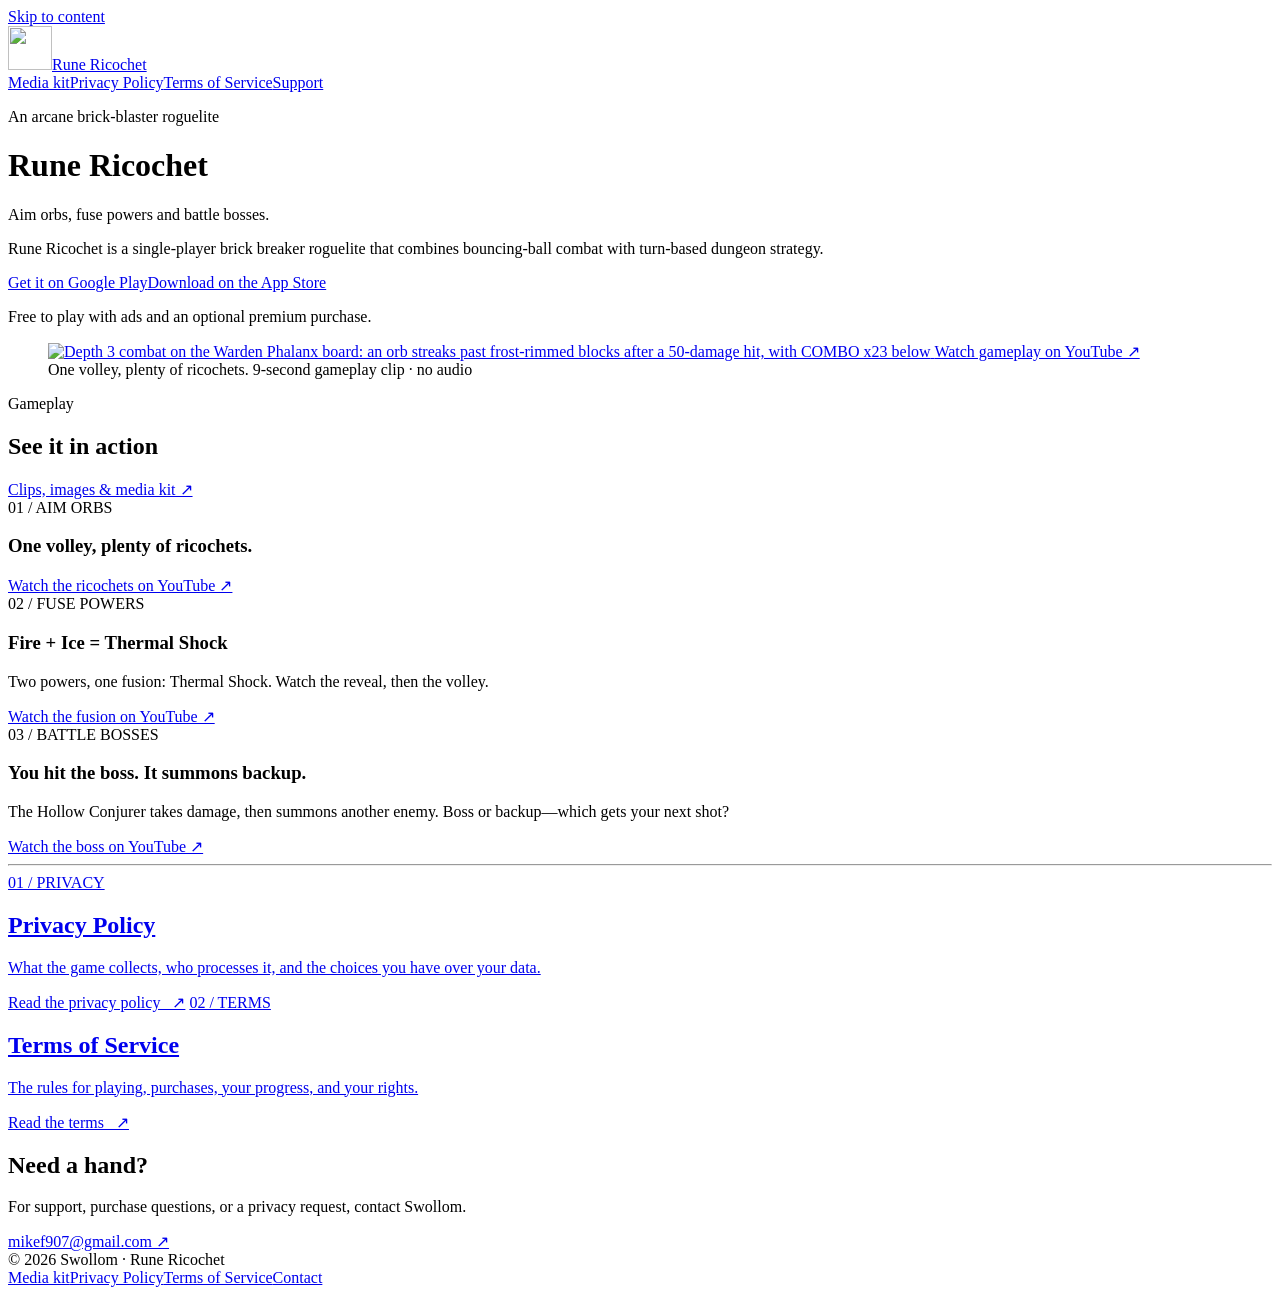
==== index.html @ 08a93c5a "Add gameplay links and a public Rune Ricochet media kit" ====
<!doctype html>
<html lang="en">
<head>
  <meta charset="utf-8">
  <meta name="viewport" content="width=device-width, initial-scale=1">
  <title>Rune Ricochet · A turn-based brick breaker roguelite</title>
  <meta name="description" content="A turn-based brick breaker roguelite. Aim orbs, fuse powers and battle bosses.">
  <link rel="icon" href="/rune-ricochet/assets/icon.png" type="image/png">
  <link rel="stylesheet" href="/rune-ricochet/assets/styles.css?v=20261107">
  <link rel="canonical" href="https://mikef907.github.io/rune-ricochet/">
  <meta property="og:type" content="website">
  <meta property="og:title" content="Rune Ricochet">
  <meta property="og:description" content="A turn-based brick breaker roguelite. Aim orbs, fuse powers and battle bosses.">
  <meta property="og:url" content="https://mikef907.github.io/rune-ricochet/">
  <meta property="og:image" content="https://mikef907.github.io/rune-ricochet/assets/og-image.png">
  <meta property="og:image:width" content="1200">
  <meta property="og:image:height" content="630">
  <meta property="og:image:alt" content="Rune Ricochet combat close-up: an orb streaks past frost-rimmed blocks after a 50-damage hit">
  <meta name="twitter:card" content="summary_large_image">
</head>
<body>
  <a class="skip" href="#main">Skip to content</a>
  <header class="site-header"><div class="header-inner">
    <a class="brand" href="/rune-ricochet/" aria-current="page"><img src="/rune-ricochet/assets/icon.png" width="44" height="44" alt=""><span>Rune Ricochet</span></a>
    <nav class="header-nav" aria-label="Main navigation"><a href="/rune-ricochet/press/">Media kit</a><a href="/rune-ricochet/privacy/">Privacy Policy</a><a href="/rune-ricochet/terms/">Terms of Service</a><a href="mailto:mikef907@gmail.com">Support</a></nav>
  </div></header>
  <main id="main" class="home">
    <div class="hero">
      <div class="hero-copy">
        <p class="eyebrow">An arcane brick-blaster roguelite</p>
        <h1>Rune Ricochet</h1>
        <p class="tagline">Aim orbs, fuse powers and battle bosses.</p>
        <p class="intro">Rune Ricochet is a single-player brick breaker roguelite that combines bouncing-ball combat with turn-based dungeon strategy.</p>
        <div class="store-links"><a class="cta" href="https://play.google.com/store/apps/details?id=com.swollom.runericochet&amp;referrer=utm_source%3Dsite%26utm_medium%3Dlanding%26utm_campaign%3D2026-10-landing">Get it on Google Play</a><a class="cta" href="https://apps.apple.com/app/id6818950693">Download on the App Store</a></div>
        <p class="store-note">Free to play with ads and an optional premium purchase.</p>
      </div>
      <figure class="gameplay-preview">
        <a class="gameplay-watch" href="https://www.youtube.com/shorts/WCiRwfUi3sA" aria-describedby="gameplay-caption">
          <img src="/rune-ricochet/assets/gameplay.jpg" width="1080" height="1920" alt="Depth 3 combat on the Warden Phalanx board: an orb streaks past frost-rimmed blocks after a 50-damage hit, with COMBO x23 below">
          <span class="watch-label">Watch gameplay on YouTube ↗</span>
        </a>
        <figcaption id="gameplay-caption">One volley, plenty of ricochets. <span>9-second gameplay clip · no audio</span></figcaption>
      </figure>
    </div>
    <section class="gameplay-section" aria-labelledby="gameplay-heading">
      <div class="section-heading"><div><p class="eyebrow">Gameplay</p><h2 id="gameplay-heading">See it in action</h2></div><a href="/rune-ricochet/press/">Clips, images &amp; media kit ↗</a></div>
      <div class="feature-grid">
        <article class="feature-card"><span class="card-index">01 / AIM ORBS</span><h3>One volley, plenty of ricochets.</h3><a class="card-link" href="https://www.youtube.com/shorts/WCiRwfUi3sA">Watch the ricochets on YouTube ↗</a></article>
        <article class="feature-card"><span class="card-index">02 / FUSE POWERS</span><h3>Fire + Ice = Thermal Shock</h3><p>Two powers, one fusion: Thermal Shock. Watch the reveal, then the volley.</p><a class="card-link" href="https://www.youtube.com/shorts/2ly2OXIb9ec">Watch the fusion on YouTube ↗</a></article>
        <article class="feature-card"><span class="card-index">03 / BATTLE BOSSES</span><h3>You hit the boss. It summons backup.</h3><p>The Hollow Conjurer takes damage, then summons another enemy. Boss or backup—which gets your next shot?</p><a class="card-link" href="https://www.youtube.com/shorts/amjREWS9NNE">Watch the boss on YouTube ↗</a></article>
      </div>
    </section>
    <hr class="rule">
    <div class="document-grid">
      <a class="document-card" href="/rune-ricochet/privacy/"><span class="card-index">01 / PRIVACY</span><h2>Privacy Policy</h2><p>What the game collects, who processes it, and the choices you have over your data.</p><span class="card-link">Read the privacy policy &nbsp; ↗</span></a>
      <a class="document-card" href="/rune-ricochet/terms/"><span class="card-index">02 / TERMS</span><h2>Terms of Service</h2><p>The rules for playing, purchases, your progress, and your rights.</p><span class="card-link">Read the terms &nbsp; ↗</span></a>
    </div>
    <div class="support"><div><h2>Need a hand?</h2><p>For support, purchase questions, or a privacy request, contact Swollom.</p></div><a class="contact-link" href="mailto:mikef907@gmail.com">mikef907@gmail.com ↗</a></div>
  </main>
  <footer class="site-footer"><span>© 2026 Swollom · Rune Ricochet</span><nav aria-label="Footer navigation"><a href="/rune-ricochet/press/">Media kit</a><a href="/rune-ricochet/privacy/">Privacy Policy</a><a href="/rune-ricochet/terms/">Terms of Service</a><a href="mailto:mikef907@gmail.com">Contact</a></nav></footer>
</body>
</html>
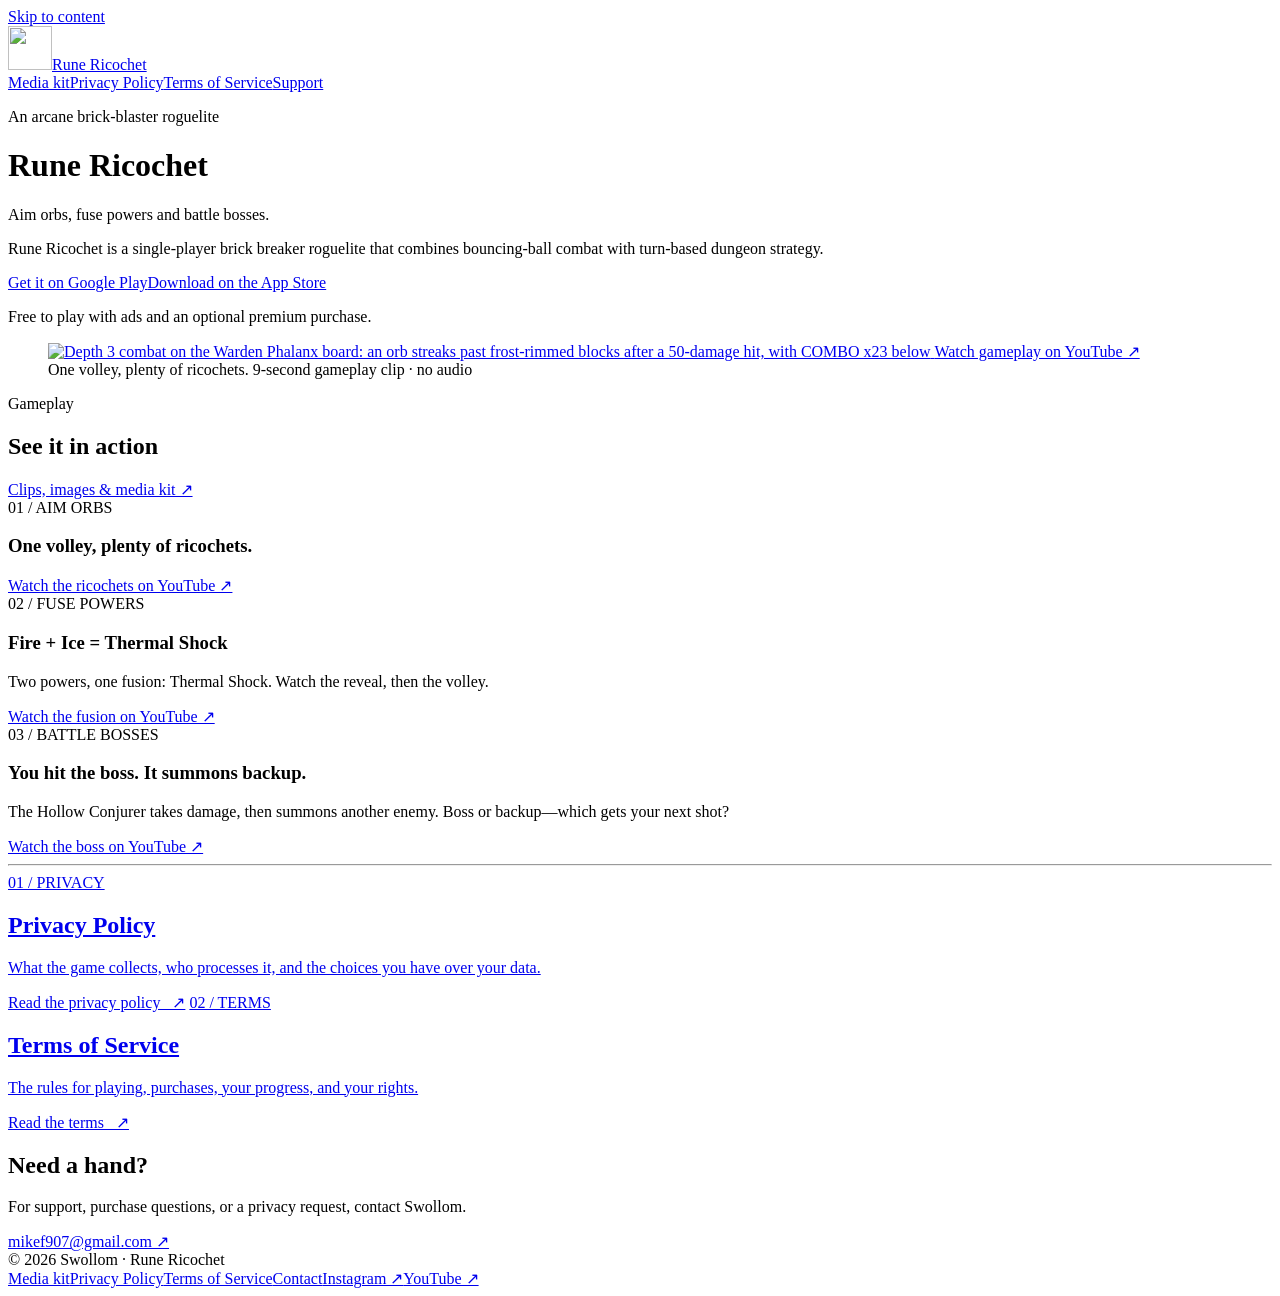
==== commit 1a88edd8: "Connect official brand profiles from the website" ====
--- a/index.html
+++ b/index.html
@@ -18,19 +18,19 @@
   <meta property="og:image:alt" content="Rune Ricochet combat close-up: an orb streaks past frost-rimmed blocks after a 50-damage hit">
   <meta name="twitter:card" content="summary_large_image">
 </head>
-<body>
+<body itemscope itemtype="https://schema.org/VideoGame" itemid="https://mikef907.github.io/rune-ricochet/#game">
   <a class="skip" href="#main">Skip to content</a>
   <header class="site-header"><div class="header-inner">
-    <a class="brand" href="/rune-ricochet/" aria-current="page"><img src="/rune-ricochet/assets/icon.png" width="44" height="44" alt=""><span>Rune Ricochet</span></a>
+    <a class="brand" href="/rune-ricochet/" aria-current="page" itemprop="url"><img src="/rune-ricochet/assets/icon.png" width="44" height="44" alt=""><span>Rune Ricochet</span></a>
     <nav class="header-nav" aria-label="Main navigation"><a href="/rune-ricochet/press/">Media kit</a><a href="/rune-ricochet/privacy/">Privacy Policy</a><a href="/rune-ricochet/terms/">Terms of Service</a><a href="mailto:mikef907@gmail.com">Support</a></nav>
   </div></header>
   <main id="main" class="home">
     <div class="hero">
       <div class="hero-copy">
         <p class="eyebrow">An arcane brick-blaster roguelite</p>
-        <h1>Rune Ricochet</h1>
+        <h1 itemprop="name">Rune Ricochet</h1>
         <p class="tagline">Aim orbs, fuse powers and battle bosses.</p>
-        <p class="intro">Rune Ricochet is a single-player brick breaker roguelite that combines bouncing-ball combat with turn-based dungeon strategy.</p>
+        <p class="intro" itemprop="description">Rune Ricochet is a single-player brick breaker roguelite that combines bouncing-ball combat with turn-based dungeon strategy.</p>
         <div class="store-links"><a class="cta" href="https://play.google.com/store/apps/details?id=com.swollom.runericochet&amp;referrer=utm_source%3Dsite%26utm_medium%3Dlanding%26utm_campaign%3D2026-10-landing">Get it on Google Play</a><a class="cta" href="https://apps.apple.com/app/id6818950693">Download on the App Store</a></div>
         <p class="store-note">Free to play with ads and an optional premium purchase.</p>
       </div>
@@ -57,6 +57,6 @@
     </div>
     <div class="support"><div><h2>Need a hand?</h2><p>For support, purchase questions, or a privacy request, contact Swollom.</p></div><a class="contact-link" href="mailto:mikef907@gmail.com">mikef907@gmail.com ↗</a></div>
   </main>
-  <footer class="site-footer"><span>© 2026 Swollom · Rune Ricochet</span><nav aria-label="Footer navigation"><a href="/rune-ricochet/press/">Media kit</a><a href="/rune-ricochet/privacy/">Privacy Policy</a><a href="/rune-ricochet/terms/">Terms of Service</a><a href="mailto:mikef907@gmail.com">Contact</a></nav></footer>
+  <footer class="site-footer"><span>© 2026 Swollom · Rune Ricochet</span><nav aria-label="Footer navigation"><a href="/rune-ricochet/press/">Media kit</a><a href="/rune-ricochet/privacy/">Privacy Policy</a><a href="/rune-ricochet/terms/">Terms of Service</a><a href="mailto:mikef907@gmail.com">Contact</a><a href="https://www.instagram.com/runericochet/" itemprop="sameAs" aria-label="Rune Ricochet on Instagram">Instagram ↗</a><a href="https://www.youtube.com/channel/UCb0hicGfZTEjO-Ul_pP3jDQ" itemprop="sameAs" aria-label="Rune Ricochet on YouTube">YouTube ↗</a></nav></footer>
 </body>
 </html>
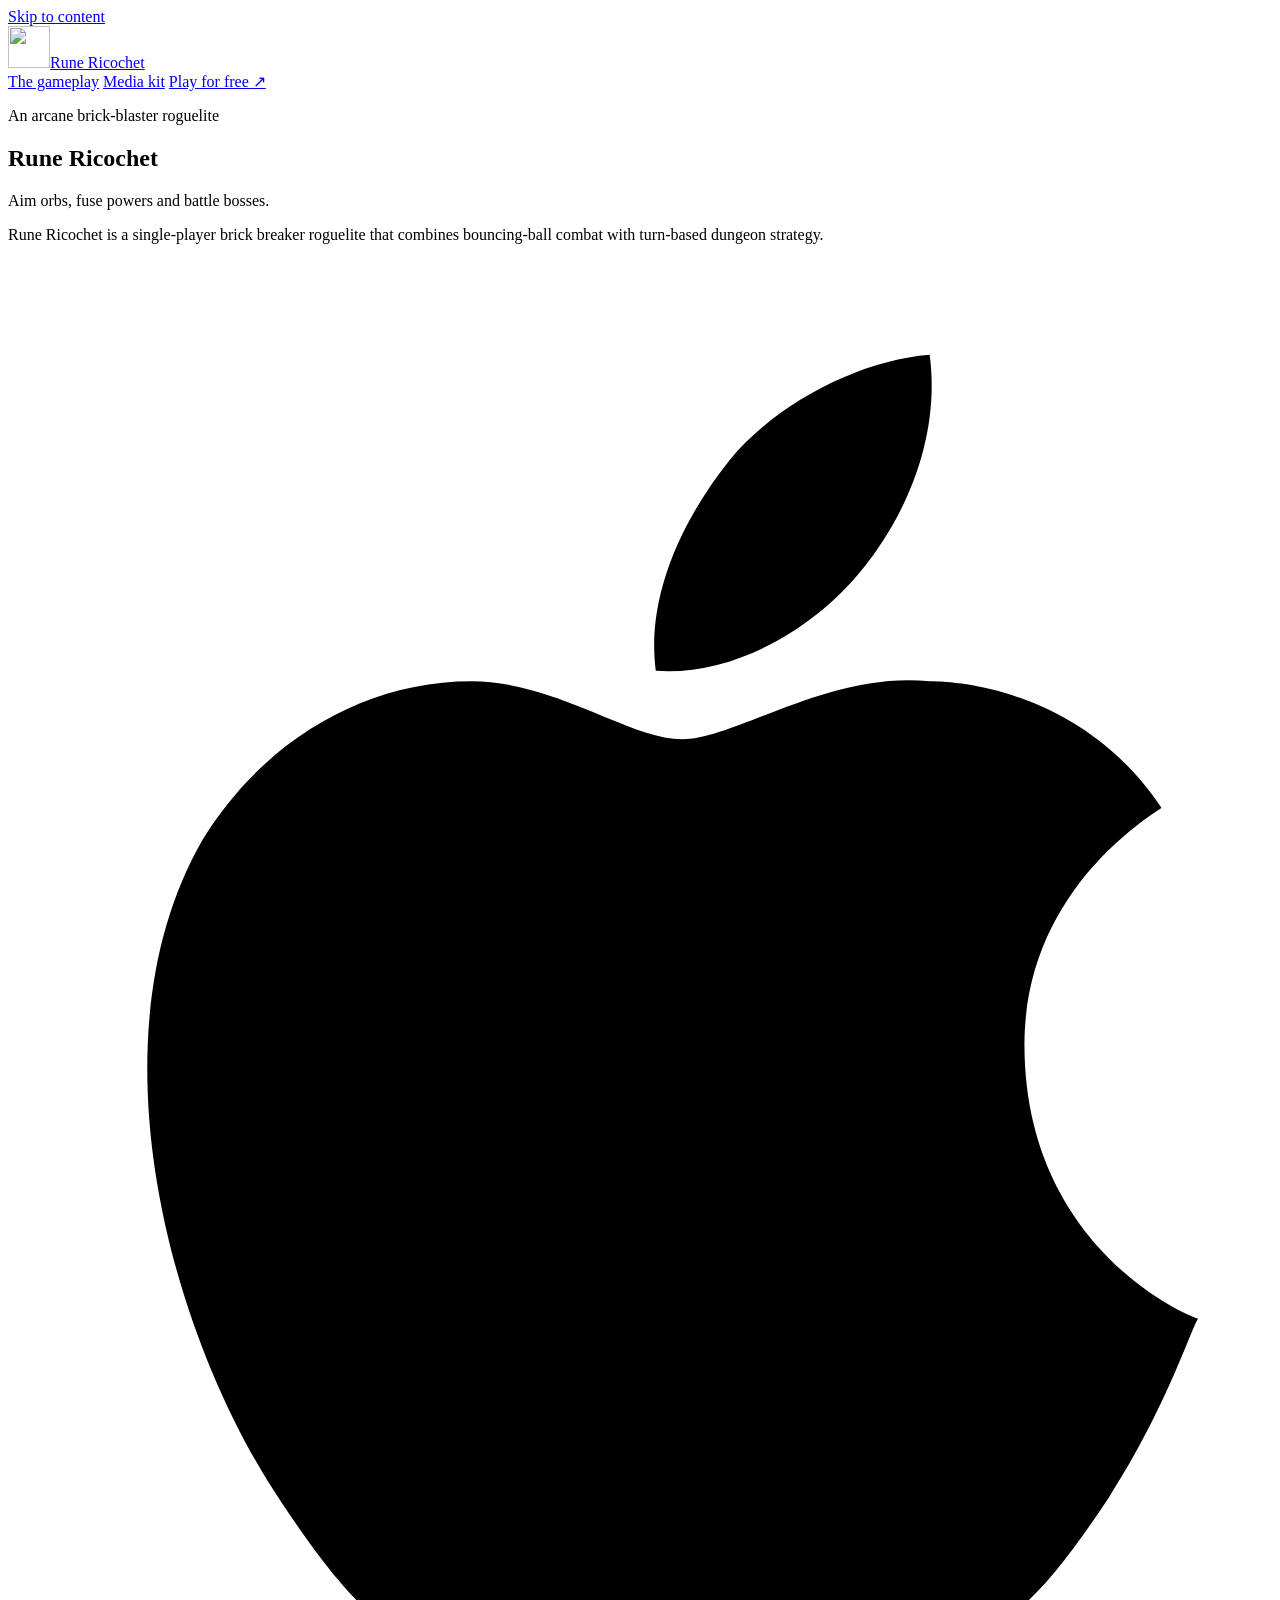
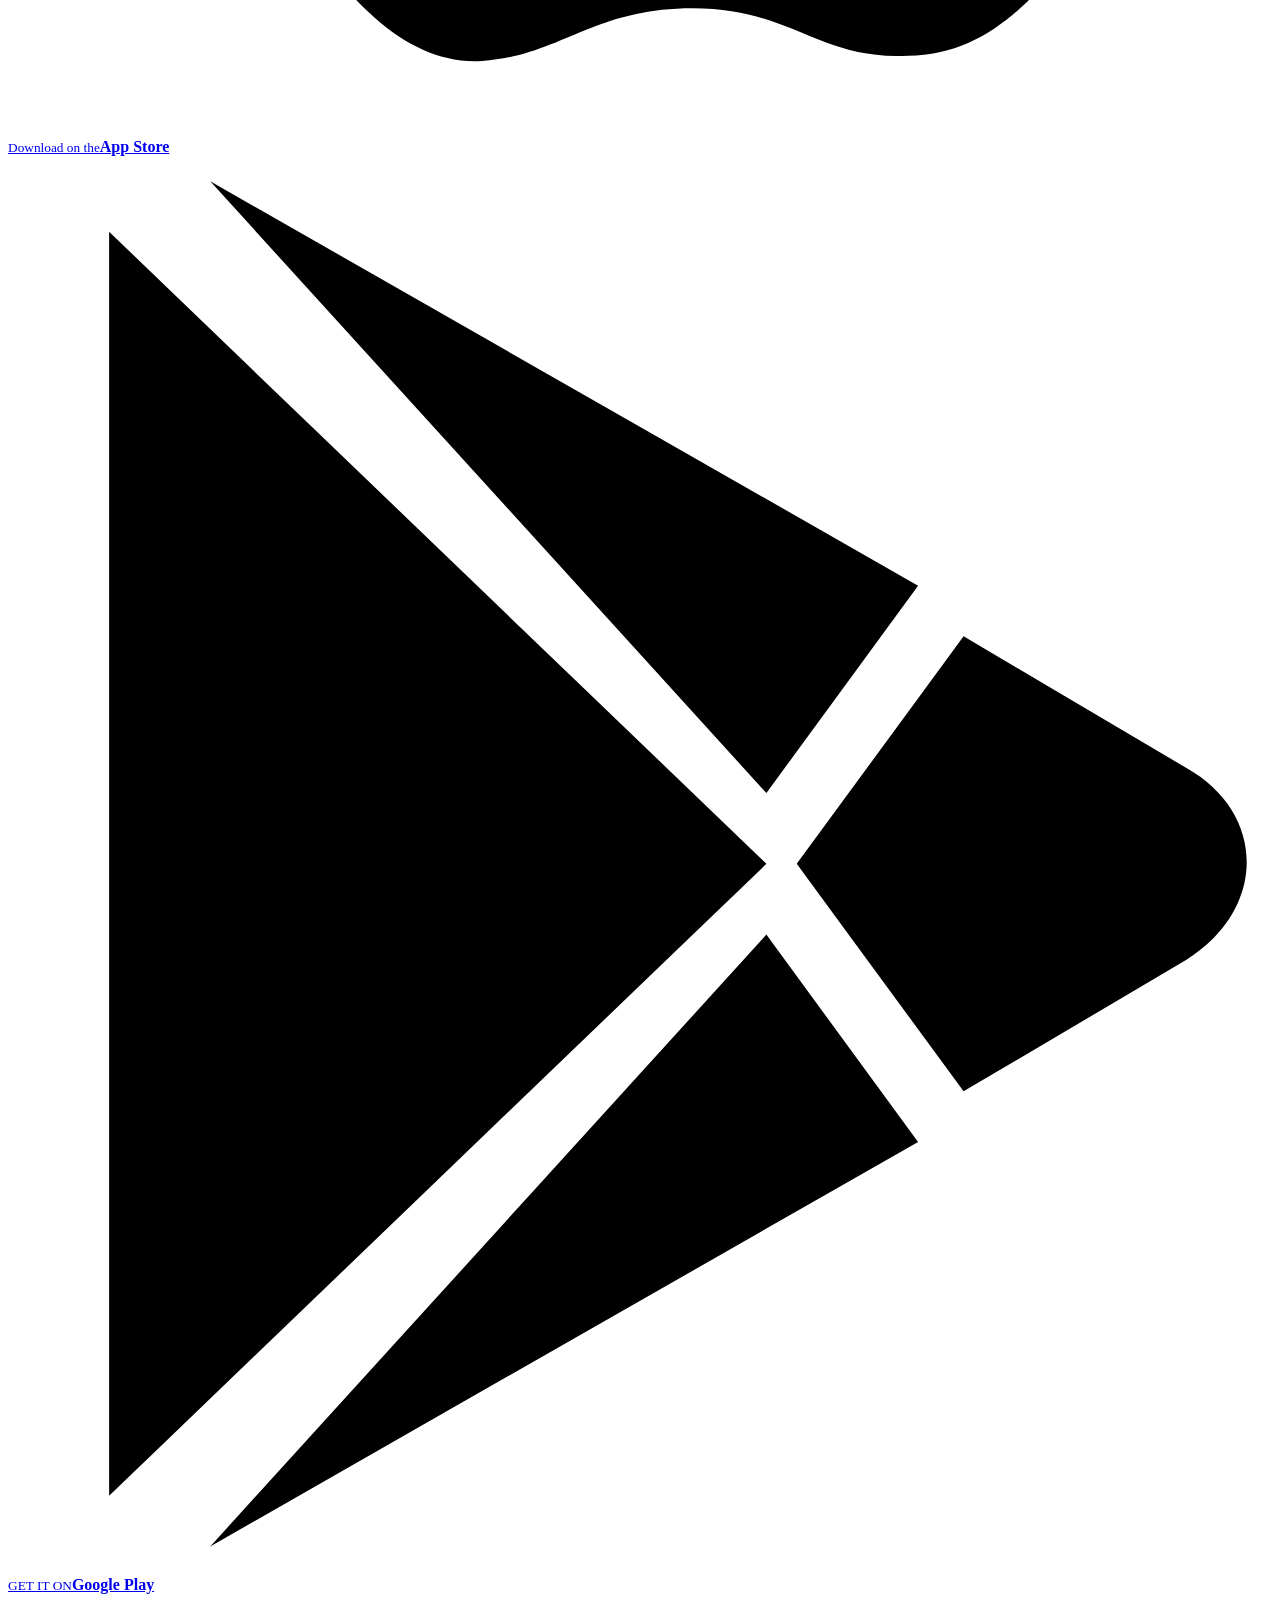
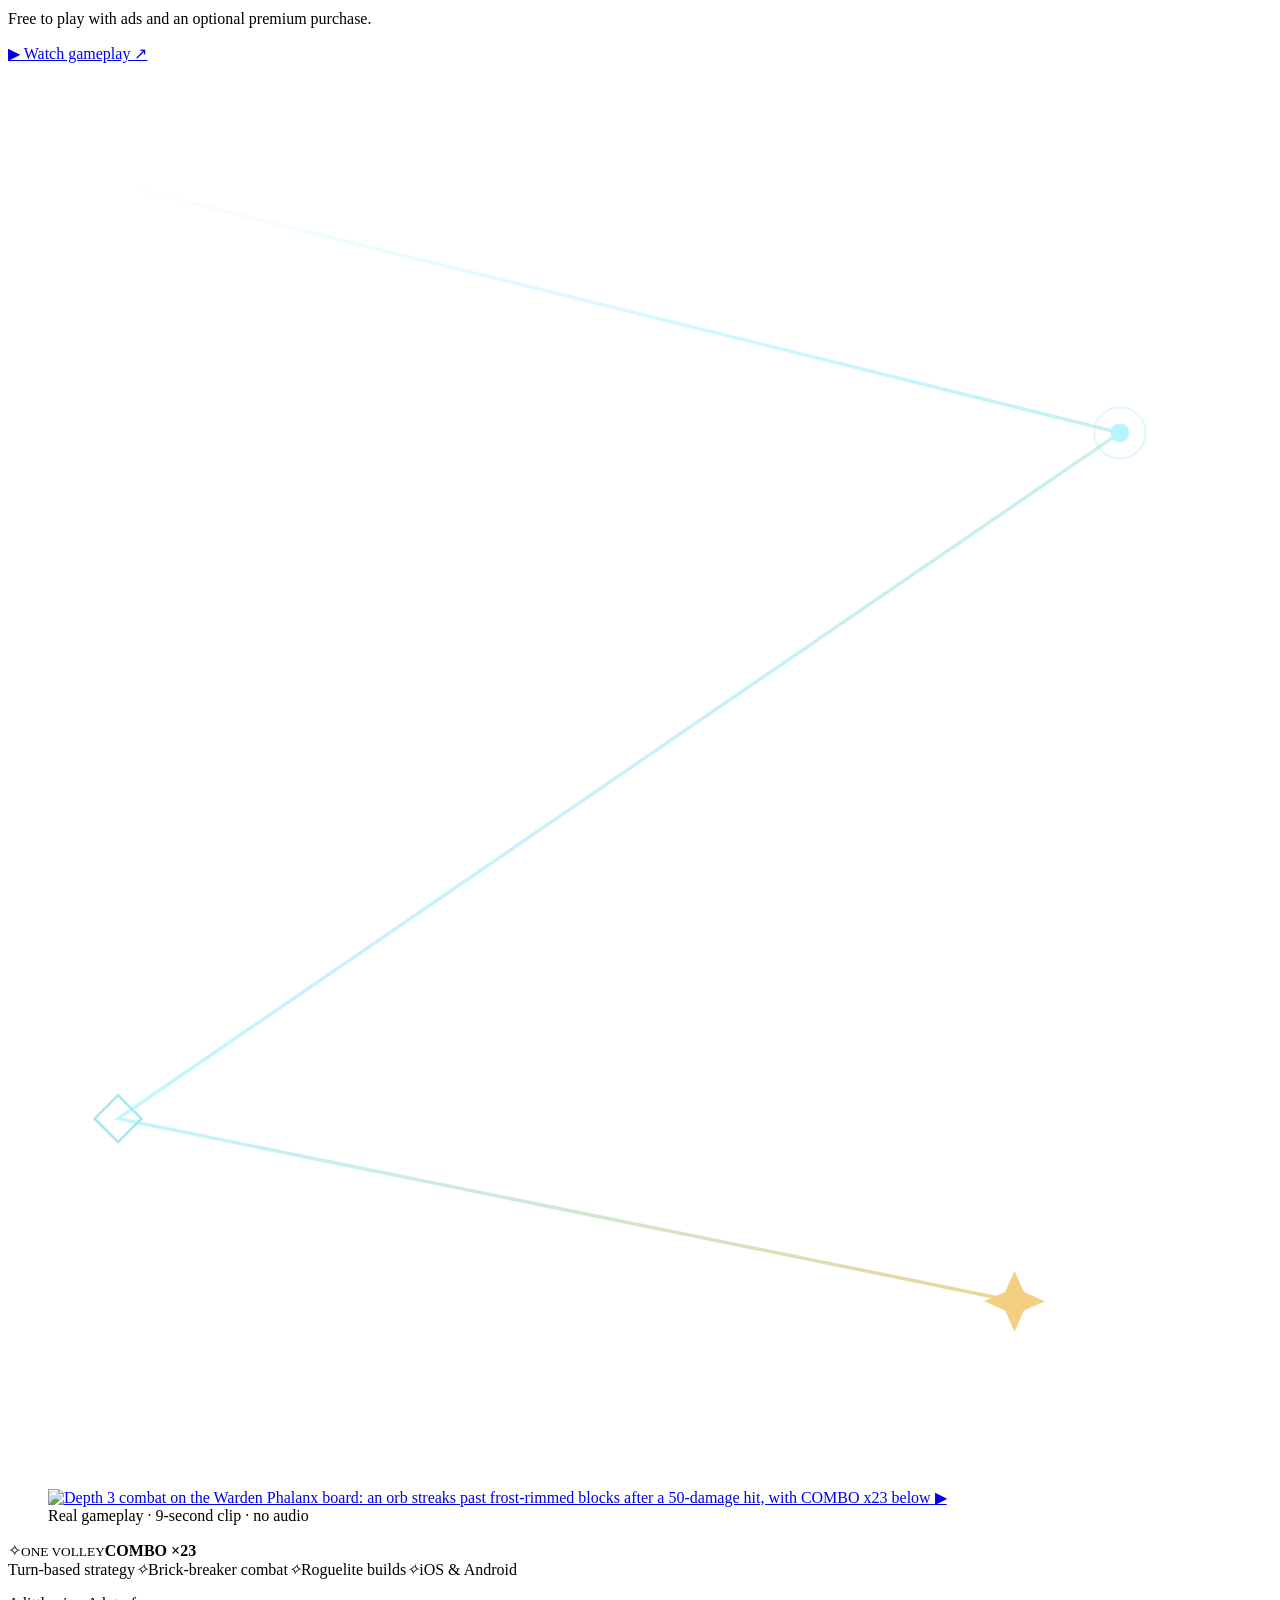
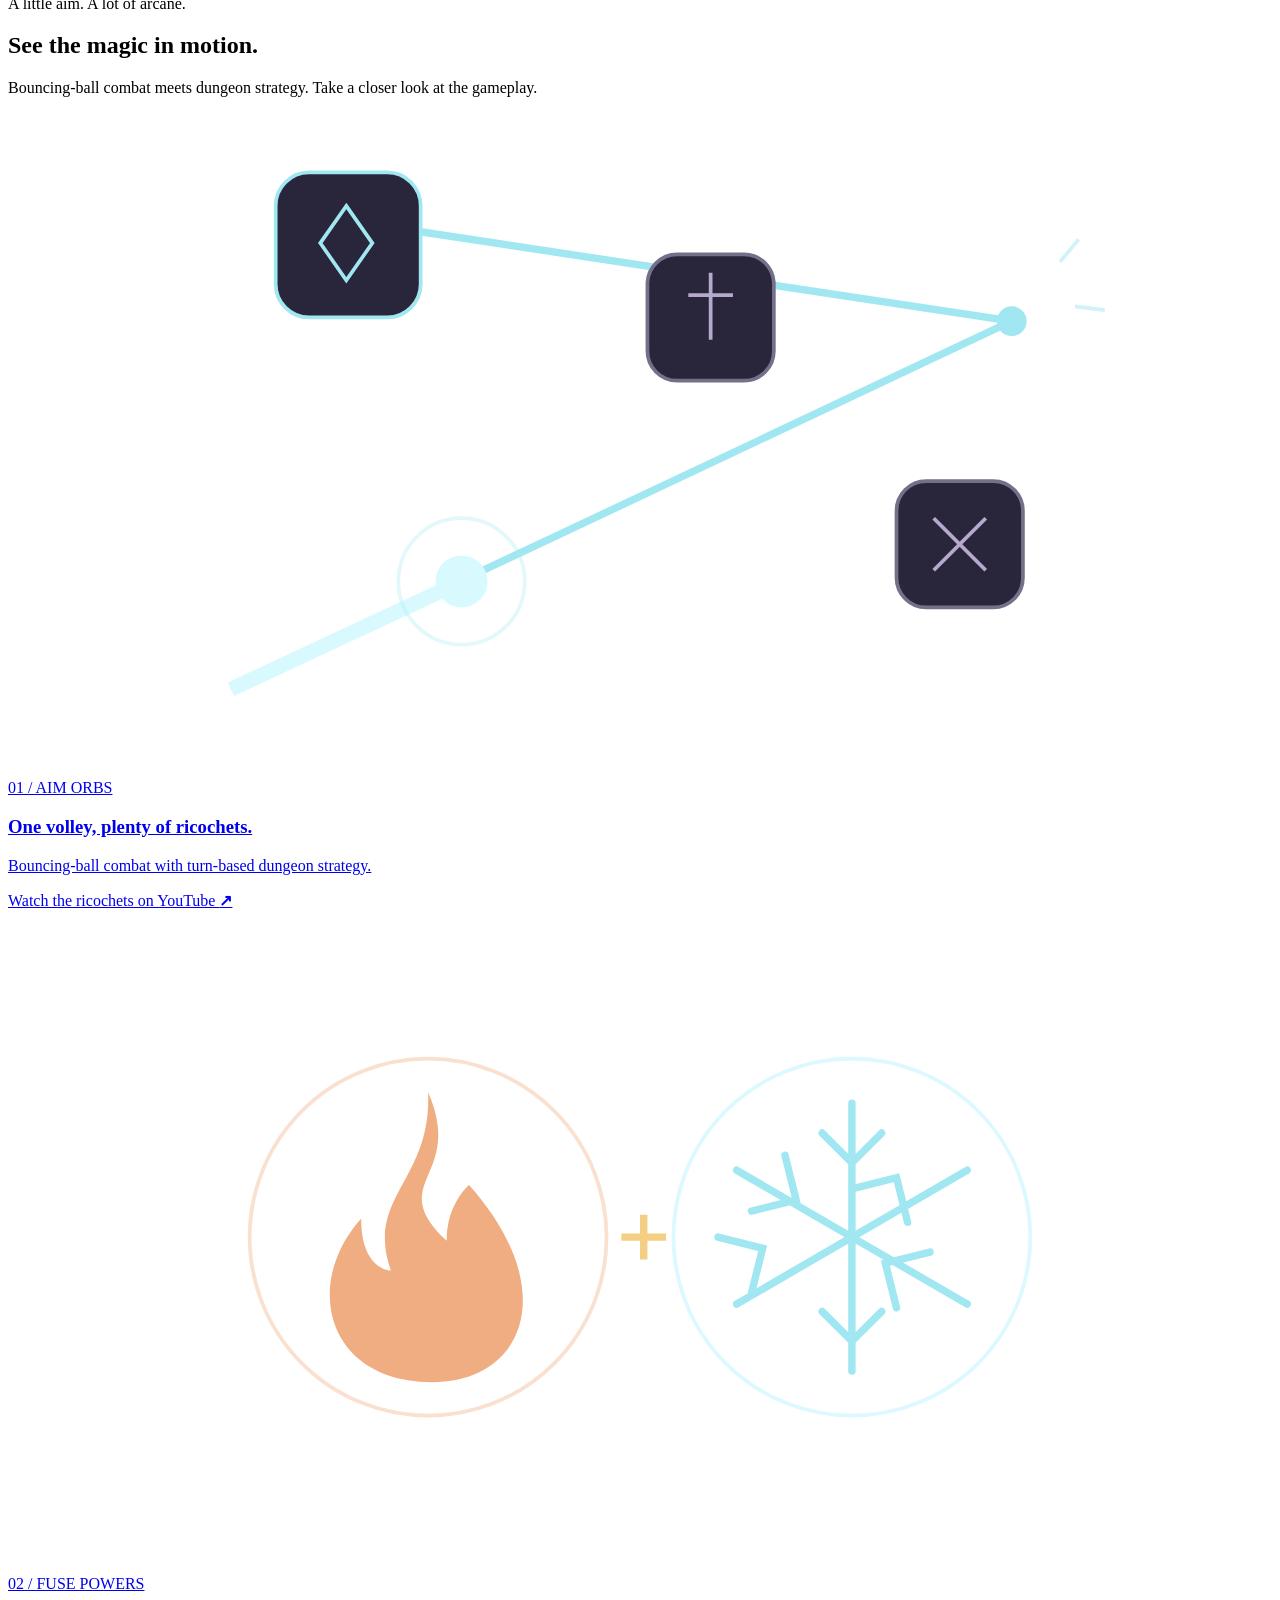
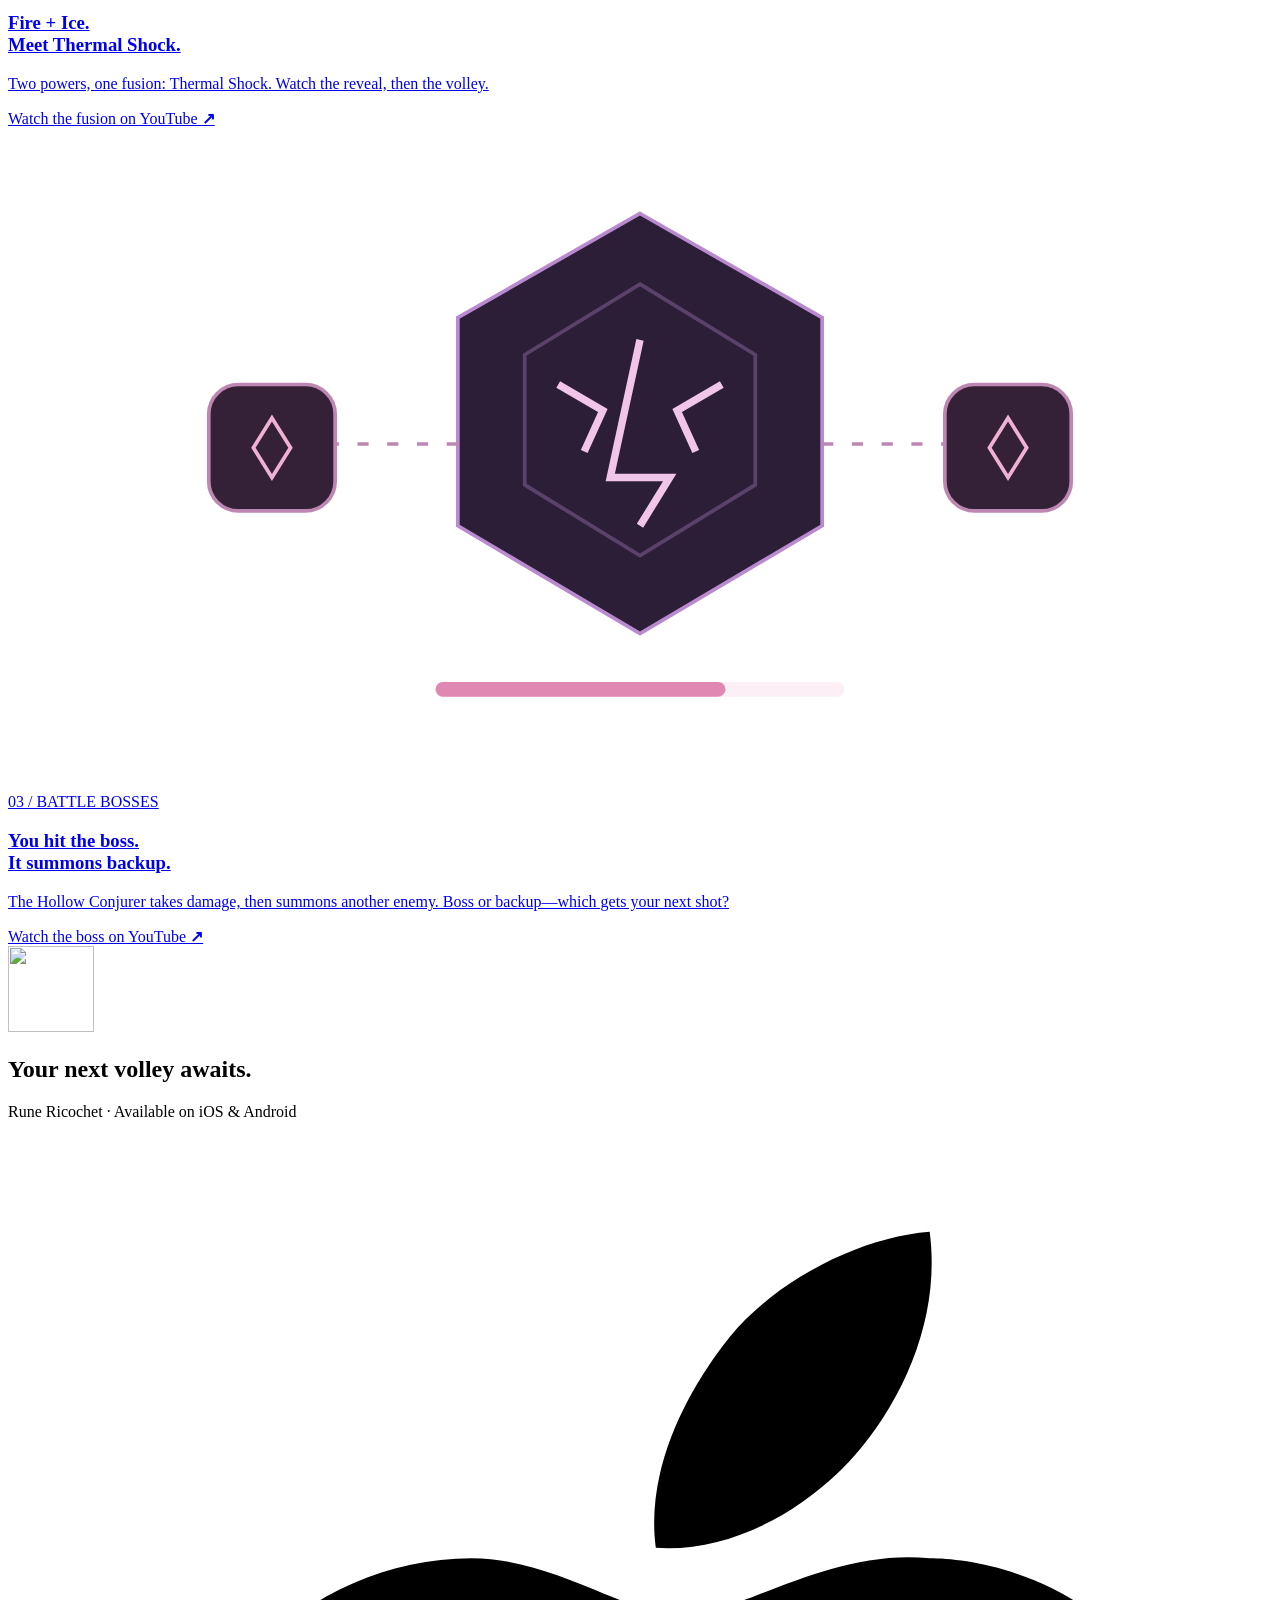
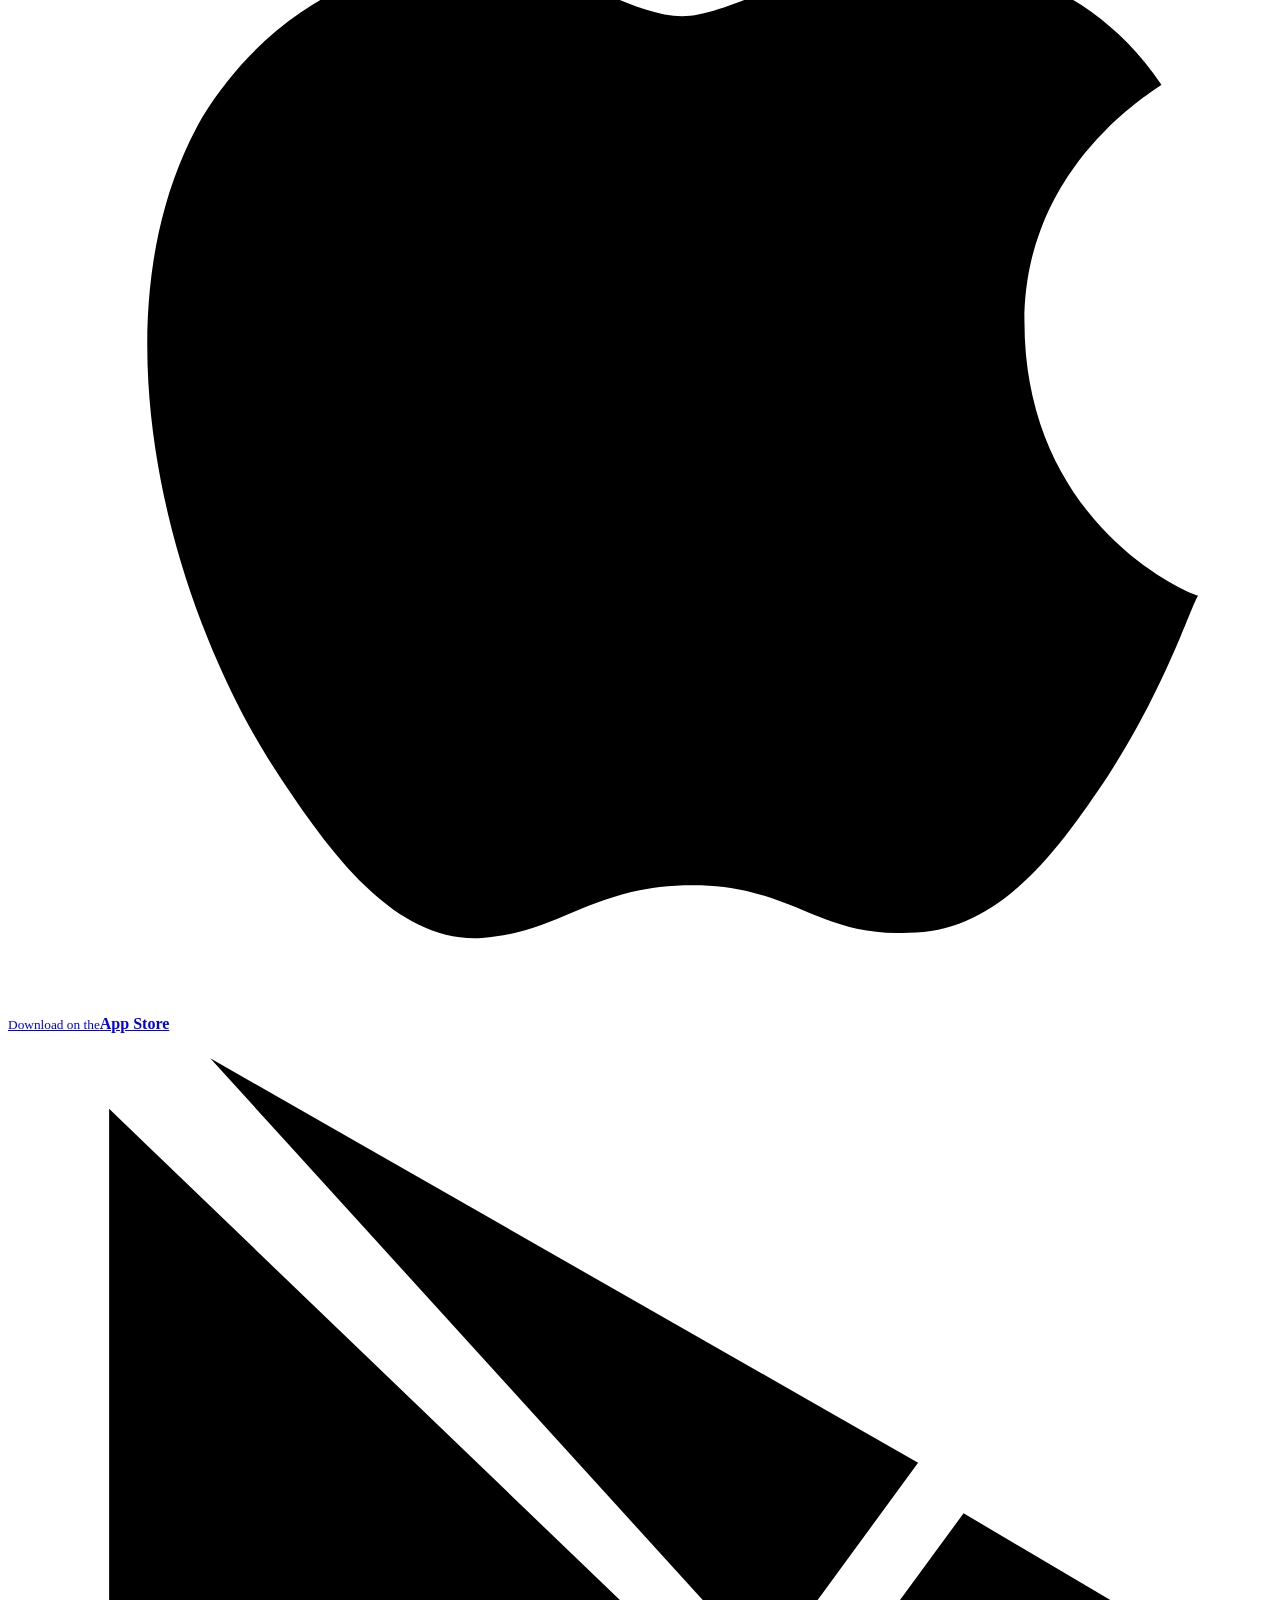
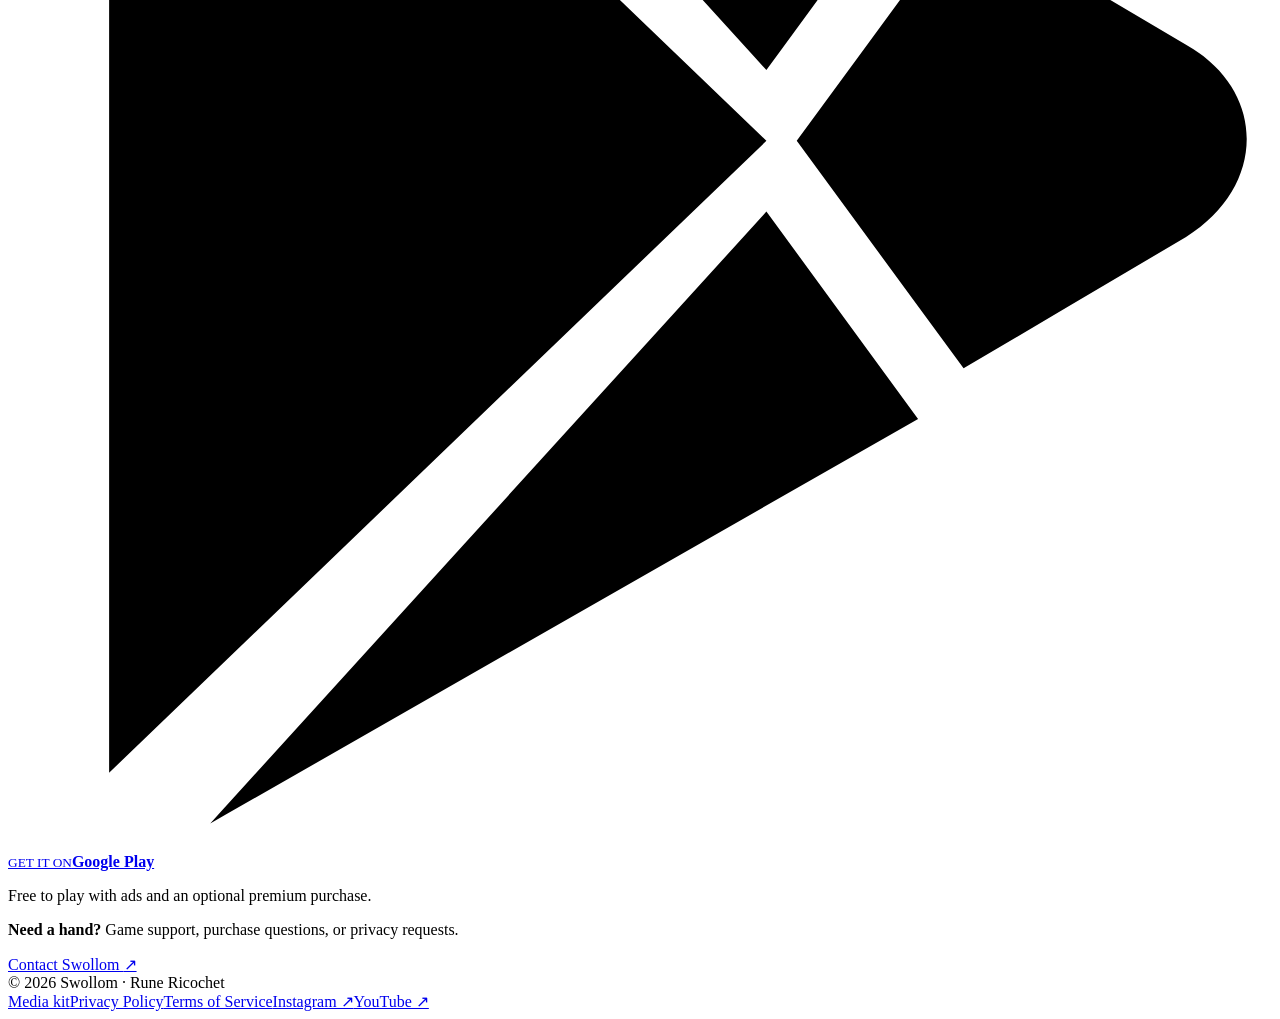
==== commit d828eba7: "Redesign Rune Ricochet landing page with arcane game identity" ====
--- a/index.html
+++ b/index.html
@@ -3,10 +3,11 @@
 <head>
   <meta charset="utf-8">
   <meta name="viewport" content="width=device-width, initial-scale=1">
+  <meta name="theme-color" content="#0f0c19">
   <title>Rune Ricochet · A turn-based brick breaker roguelite</title>
   <meta name="description" content="A turn-based brick breaker roguelite. Aim orbs, fuse powers and battle bosses.">
   <link rel="icon" href="/rune-ricochet/assets/icon.png" type="image/png">
-  <link rel="stylesheet" href="/rune-ricochet/assets/styles.css?v=20261107">
+  <link rel="stylesheet" href="/rune-ricochet/assets/home.css?v=20261116">
   <link rel="canonical" href="https://mikef907.github.io/rune-ricochet/">
   <meta property="og:type" content="website">
   <meta property="og:title" content="Rune Ricochet">
@@ -20,43 +21,85 @@
 </head>
 <body itemscope itemtype="https://schema.org/VideoGame" itemid="https://mikef907.github.io/rune-ricochet/#game">
   <a class="skip" href="#main">Skip to content</a>
-  <header class="site-header"><div class="header-inner">
-    <a class="brand" href="/rune-ricochet/" aria-current="page" itemprop="url"><img src="/rune-ricochet/assets/icon.png" width="44" height="44" alt=""><span>Rune Ricochet</span></a>
-    <nav class="header-nav" aria-label="Main navigation"><a href="/rune-ricochet/press/">Media kit</a><a href="/rune-ricochet/privacy/">Privacy Policy</a><a href="/rune-ricochet/terms/">Terms of Service</a><a href="mailto:mikef907@gmail.com">Support</a></nav>
-  </div></header>
-  <main id="main" class="home">
-    <div class="hero">
-      <div class="hero-copy">
-        <p class="eyebrow">An arcane brick-blaster roguelite</p>
-        <h1 itemprop="name">Rune Ricochet</h1>
-        <p class="tagline">Aim orbs, fuse powers and battle bosses.</p>
-        <p class="intro" itemprop="description">Rune Ricochet is a single-player brick breaker roguelite that combines bouncing-ball combat with turn-based dungeon strategy.</p>
-        <div class="store-links"><a class="cta" href="https://play.google.com/store/apps/details?id=com.swollom.runericochet&amp;referrer=utm_source%3Dsite%26utm_medium%3Dlanding%26utm_campaign%3D2026-10-landing">Get it on Google Play</a><a class="cta" href="https://apps.apple.com/app/id6818950693">Download on the App Store</a></div>
-        <p class="store-note">Free to play with ads and an optional premium purchase.</p>
-      </div>
-      <figure class="gameplay-preview">
-        <a class="gameplay-watch" href="https://www.youtube.com/shorts/WCiRwfUi3sA" aria-describedby="gameplay-caption">
-          <img src="/rune-ricochet/assets/gameplay.jpg" width="1080" height="1920" alt="Depth 3 combat on the Warden Phalanx board: an orb streaks past frost-rimmed blocks after a 50-damage hit, with COMBO x23 below">
-          <span class="watch-label">Watch gameplay on YouTube ↗</span>
+  <header class="site-header">
+    <div class="header-inner wrap">
+      <a class="brand" href="/rune-ricochet/" aria-current="page" itemprop="url"><img src="/rune-ricochet/assets/icon.png" width="42" height="42" alt=""><span>Rune Ricochet</span></a>
+      <nav class="header-nav" aria-label="Main navigation">
+        <a class="nav-gameplay" href="#gameplay">The gameplay</a>
+        <a class="nav-media" href="/rune-ricochet/press/">Media kit</a>
+        <a class="nav-download" href="#download">Play for free <span aria-hidden="true">↗</span></a>
+      </nav>
+    </div>
+  </header>
+  <main id="main">
+    <div class="hero-shell">
+      <section class="hero wrap" aria-labelledby="game-title">
+        <div class="hero-copy">
+          <p class="eyebrow">An arcane brick-blaster roguelite</p>
+          <h1 id="game-title" itemprop="name">Rune <span>Ricochet</span></h1>
+          <p class="tagline">Aim orbs, fuse powers and battle bosses.</p>
+          <p class="intro" itemprop="description">Rune Ricochet is a single-player brick breaker roguelite that combines bouncing-ball combat with turn-based dungeon strategy.</p>
+          <div class="store-links">
+            <a class="store-button" href="https://apps.apple.com/app/id6818950693" aria-label="Download Rune Ricochet on the App Store"><svg viewBox="0 0 24 28" aria-hidden="true"><path d="M19.3 14.9c0-3 2.5-4.4 2.6-4.5-1.4-2.1-3.6-2.4-4.4-2.4-1.9-.2-3.7 1.1-4.7 1.1S10.4 8 8.8 8c-2.1 0-4 1.2-5.1 3-2.2 3.8-.6 9.5 1.5 12.6 1 1.5 2.2 3.1 3.8 3 1.5-.1 2.1-1 4-1s2.4 1 4.1.9c1.7 0 2.8-1.5 3.8-3 1.1-1.7 1.6-3.3 1.7-3.4-.1 0-3.3-1.3-3.3-5.2ZM16.2 5.9c.9-1.1 1.5-2.6 1.3-4.1-1.3.1-2.9.9-3.8 2-.8 1-1.6 2.5-1.4 4 1.5.1 3-.8 3.9-1.9Z"/></svg><span><small>Download on the</small><strong>App Store</strong></span></a>
+            <a class="store-button secondary" href="https://play.google.com/store/apps/details?id=com.swollom.runericochet&amp;referrer=utm_source%3Dsite%26utm_medium%3Dlanding%26utm_campaign%3D2026-10-landing" aria-label="Get Rune Ricochet on Google Play"><svg viewBox="0 0 25 28" aria-hidden="true"><path d="M2 1.5v25l13-12.5L2 1.5Zm2-1 14 8-3 4.1L4 .5Zm14.9 9 4.4 2.6c1.6.9 1.6 2.8 0 3.8l-4.4 2.6-3.3-4.5 3.3-4.5ZM15 15.4l3 4.1-14 8 11-12.1Z"/></svg><span><small>GET IT ON</small><strong>Google Play</strong></span></a>
+          </div>
+          <p class="store-note">Free to play with ads and an optional premium purchase.</p>
+          <a class="hero-watch" href="https://www.youtube.com/shorts/WCiRwfUi3sA"><span class="play-small" aria-hidden="true">▶</span> Watch gameplay <span aria-hidden="true">↗</span></a>
+        </div>
+        <div class="hero-art">
+          <div class="arcane-ring" aria-hidden="true"></div>
+          <svg class="orbit" viewBox="0 0 540 600" fill="none" aria-hidden="true">
+            <defs><linearGradient id="trail" x1="40" y1="50" x2="490" y2="530" gradientUnits="userSpaceOnUse"><stop stop-color="#9feeff" stop-opacity="0"/><stop offset=".45" stop-color="#9feeff" stop-opacity=".6"/><stop offset="1" stop-color="#f4cf83"/></linearGradient></defs>
+            <path d="M55 54 475 158 47 451 430 529" stroke="url(#trail)" stroke-width="1.5"/>
+            <path d="m47 441 10 10-10 10-10-10Z" stroke="#a0e7f1"/>
+            <path d="m430 516 4 9 9 4-9 4-4 9-4-9-9-4 9-4Z" fill="#f4cf83"/>
+            <circle cx="475" cy="158" r="4" fill="#b6f4ff"/><circle cx="475" cy="158" r="11" stroke="#a0e7f1" stroke-opacity=".3"/>
+          </svg>
+          <figure class="gameplay-preview">
+            <a class="gameplay-watch" href="https://www.youtube.com/shorts/WCiRwfUi3sA" aria-label="Watch the 9-second Rune Ricochet gameplay clip on YouTube" aria-describedby="gameplay-caption">
+              <img src="/rune-ricochet/assets/gameplay.jpg" width="1080" height="1920" fetchpriority="high" alt="Depth 3 combat on the Warden Phalanx board: an orb streaks past frost-rimmed blocks after a 50-damage hit, with COMBO x23 below">
+              <span class="preview-play" aria-hidden="true"><span>▶</span></span>
+            </a>
+            <figcaption id="gameplay-caption">Real gameplay · 9-second clip · no audio</figcaption>
+          </figure>
+          <div class="combo" aria-hidden="true"><span class="combo-symbol">✧</span><span><small>ONE VOLLEY</small><strong>COMBO ×23</strong></span></div>
+        </div>
+      </section>
+    </div>
+    <div class="genre-strip"><div class="wrap"><span>Turn-based strategy</span><i aria-hidden="true">✧</i><span>Brick-breaker combat</span><i aria-hidden="true">✧</i><span>Roguelite builds</span><i aria-hidden="true">✧</i><span>iOS &amp; Android</span></div></div>
+    <section id="gameplay" class="gameplay-section wrap" aria-labelledby="gameplay-heading">
+      <div class="section-heading"><div><p class="eyebrow">A little aim. A lot of arcane.</p><h2 id="gameplay-heading">See the magic in motion.</h2></div><p>Bouncing-ball combat meets dungeon strategy. Take a closer look at the gameplay.</p></div>
+      <div class="feature-grid">
+        <a class="feature-card" href="https://www.youtube.com/shorts/WCiRwfUi3sA">
+          <div class="feature-art" aria-hidden="true">
+            <svg viewBox="0 0 340 178" fill="none"><path d="M60 155 270 56 98 30" stroke="#a0e7f1" stroke-width="2"/><path d="m60 155 62-29" stroke="#d8faff" stroke-width="4"/><circle cx="122" cy="126" r="7" fill="#d8faff"/><circle cx="122" cy="126" r="17" stroke="#a0e7f1" stroke-opacity=".3"/><rect x="72" y="16" width="39" height="39" rx="9" fill="#29263b" stroke="#a0e7f1"/><path d="m91 25 7 10-7 10-7-10Z" stroke="#a0e7f1"/><rect x="172" y="38" width="34" height="34" rx="8" fill="#29263b" stroke="#74708a"/><path d="M183 49h12m-6-6v18" stroke="#b6a9ce"/><rect x="239" y="99" width="34" height="34" rx="8" fill="#29263b" stroke="#74708a"/><path d="m249 109 14 14m0-14-14 14" stroke="#b6a9ce"/><circle cx="270" cy="56" r="4" fill="#a0e7f1"/><path d="m283 40 5-6m-1 18 8 1" stroke="#a0e7f1" stroke-opacity=".5"/></svg>
+          </div>
+          <div class="feature-copy"><span class="card-index">01 / AIM ORBS</span><h3>One volley, plenty of ricochets.</h3><p>Bouncing-ball combat with turn-based dungeon strategy.</p><span class="card-link">Watch the ricochets on YouTube <b aria-hidden="true">↗</b></span></div>
         </a>
-        <figcaption id="gameplay-caption">One volley, plenty of ricochets. <span>9-second gameplay clip · no audio</span></figcaption>
-      </figure>
-    </div>
-    <section class="gameplay-section" aria-labelledby="gameplay-heading">
-      <div class="section-heading"><div><p class="eyebrow">Gameplay</p><h2 id="gameplay-heading">See it in action</h2></div><a href="/rune-ricochet/press/">Clips, images &amp; media kit ↗</a></div>
-      <div class="feature-grid">
-        <article class="feature-card"><span class="card-index">01 / AIM ORBS</span><h3>One volley, plenty of ricochets.</h3><a class="card-link" href="https://www.youtube.com/shorts/WCiRwfUi3sA">Watch the ricochets on YouTube ↗</a></article>
-        <article class="feature-card"><span class="card-index">02 / FUSE POWERS</span><h3>Fire + Ice = Thermal Shock</h3><p>Two powers, one fusion: Thermal Shock. Watch the reveal, then the volley.</p><a class="card-link" href="https://www.youtube.com/shorts/2ly2OXIb9ec">Watch the fusion on YouTube ↗</a></article>
-        <article class="feature-card"><span class="card-index">03 / BATTLE BOSSES</span><h3>You hit the boss. It summons backup.</h3><p>The Hollow Conjurer takes damage, then summons another enemy. Boss or backup—which gets your next shot?</p><a class="card-link" href="https://www.youtube.com/shorts/amjREWS9NNE">Watch the boss on YouTube ↗</a></article>
+        <a class="feature-card" href="https://www.youtube.com/shorts/2ly2OXIb9ec">
+          <div class="feature-art fusion" aria-hidden="true">
+            <svg viewBox="0 0 340 178" fill="none"><circle cx="113" cy="88" r="48" stroke="#efad8160"/><circle cx="227" cy="88" r="48" stroke="#9feeff60"/><path d="M113 49c10 23-12 24 5 40 0-10 6-15 6-15 25 28 15 53-10 53-28 0-35-26-19-44 0 14 8 14 8 14-7-20 11-24 10-48Z" fill="#efad81"/><path d="M227 52v72m-31-54 62 36m-62 0 62-36m-39-10 8 8 8-8m-8 56-8-8m8 8 8-8m-35-27 12-3-3-12m39 26-12 3 3 12m-39-4 3-12-12-3m51-4-3-12-12 3" stroke="#a0e7f1" stroke-width="2" stroke-linecap="round"/><path d="M165 88h12m-6-6v12" stroke="#f4cf83" stroke-width="2"/></svg>
+          </div>
+          <div class="feature-copy"><span class="card-index">02 / FUSE POWERS</span><h3>Fire + Ice.<br>Meet Thermal Shock.</h3><p>Two powers, one fusion: Thermal Shock. Watch the reveal, then the volley.</p><span class="card-link">Watch the fusion on YouTube <b aria-hidden="true">↗</b></span></div>
+        </a>
+        <a class="feature-card" href="https://www.youtube.com/shorts/amjREWS9NNE">
+          <div class="feature-art boss" aria-hidden="true">
+            <svg viewBox="0 0 340 178" fill="none"><path d="M170 23 219 51v56l-49 29-49-29V51Z" fill="#2c1e37" stroke="#b98acf"/><path d="m170 42 31 19v35l-31 19-31-19V61Z" stroke="#b98acf55"/><path d="m148 69 12 7-5 11m37-18-12 7 5 11m-15-30-8 37h16l-8 13" stroke="#f1c4ea" stroke-width="2"/><path d="M121 85H88m131 0h33" stroke="#bd87b2" stroke-dasharray="3 5"/><rect x="54" y="69" width="34" height="34" rx="8" fill="#352137" stroke="#bd87b2"/><rect x="252" y="69" width="34" height="34" rx="8" fill="#352137" stroke="#bd87b2"/><path d="m71 78 5 8-5 8-5-8Zm198 0 5 8-5 8-5-8Z" stroke="#efb2d3"/><path d="M117 151h106" stroke="#efb2d333" stroke-width="4" stroke-linecap="round"/><path d="M117 151h74" stroke="#df89b2" stroke-width="4" stroke-linecap="round"/></svg>
+          </div>
+          <div class="feature-copy"><span class="card-index">03 / BATTLE BOSSES</span><h3>You hit the boss.<br>It summons backup.</h3><p>The Hollow Conjurer takes damage, then summons another enemy. Boss or backup—which gets your next shot?</p><span class="card-link">Watch the boss on YouTube <b aria-hidden="true">↗</b></span></div>
+        </a>
       </div>
     </section>
-    <hr class="rule">
-    <div class="document-grid">
-      <a class="document-card" href="/rune-ricochet/privacy/"><span class="card-index">01 / PRIVACY</span><h2>Privacy Policy</h2><p>What the game collects, who processes it, and the choices you have over your data.</p><span class="card-link">Read the privacy policy &nbsp; ↗</span></a>
-      <a class="document-card" href="/rune-ricochet/terms/"><span class="card-index">02 / TERMS</span><h2>Terms of Service</h2><p>The rules for playing, purchases, your progress, and your rights.</p><span class="card-link">Read the terms &nbsp; ↗</span></a>
-    </div>
-    <div class="support"><div><h2>Need a hand?</h2><p>For support, purchase questions, or a privacy request, contact Swollom.</p></div><a class="contact-link" href="mailto:mikef907@gmail.com">mikef907@gmail.com ↗</a></div>
+    <section id="download" class="download wrap" aria-labelledby="download-heading">
+      <div class="download-copy"><img src="/rune-ricochet/assets/icon.png" width="86" height="86" alt="" loading="lazy"><div><h2 id="download-heading">Your next volley awaits.</h2><p>Rune Ricochet · Available on iOS &amp; Android</p></div></div>
+      <div class="download-actions"><div class="store-links">
+            <a class="store-button" href="https://apps.apple.com/app/id6818950693" aria-label="Download Rune Ricochet on the App Store"><svg viewBox="0 0 24 28" aria-hidden="true"><path d="M19.3 14.9c0-3 2.5-4.4 2.6-4.5-1.4-2.1-3.6-2.4-4.4-2.4-1.9-.2-3.7 1.1-4.7 1.1S10.4 8 8.8 8c-2.1 0-4 1.2-5.1 3-2.2 3.8-.6 9.5 1.5 12.6 1 1.5 2.2 3.1 3.8 3 1.5-.1 2.1-1 4-1s2.4 1 4.1.9c1.7 0 2.8-1.5 3.8-3 1.1-1.7 1.6-3.3 1.7-3.4-.1 0-3.3-1.3-3.3-5.2ZM16.2 5.9c.9-1.1 1.5-2.6 1.3-4.1-1.3.1-2.9.9-3.8 2-.8 1-1.6 2.5-1.4 4 1.5.1 3-.8 3.9-1.9Z"/></svg><span><small>Download on the</small><strong>App Store</strong></span></a>
+            <a class="store-button secondary" href="https://play.google.com/store/apps/details?id=com.swollom.runericochet&amp;referrer=utm_source%3Dsite%26utm_medium%3Dlanding%26utm_campaign%3D2026-10-landing" aria-label="Get Rune Ricochet on Google Play"><svg viewBox="0 0 25 28" aria-hidden="true"><path d="M2 1.5v25l13-12.5L2 1.5Zm2-1 14 8-3 4.1L4 .5Zm14.9 9 4.4 2.6c1.6.9 1.6 2.8 0 3.8l-4.4 2.6-3.3-4.5 3.3-4.5ZM15 15.4l3 4.1-14 8 11-12.1Z"/></svg><span><small>GET IT ON</small><strong>Google Play</strong></span></a>
+          </div>
+          <p class="store-note">Free to play with ads and an optional premium purchase.</p></div>
+    </section>
+    <section class="support wrap" aria-label="Support"><p><strong>Need a hand?</strong> Game support, purchase questions, or privacy requests.</p><a href="mailto:mikef907@gmail.com">Contact Swollom <span aria-hidden="true">↗</span></a></section>
   </main>
-  <footer class="site-footer"><span>© 2026 Swollom · Rune Ricochet</span><nav aria-label="Footer navigation"><a href="/rune-ricochet/press/">Media kit</a><a href="/rune-ricochet/privacy/">Privacy Policy</a><a href="/rune-ricochet/terms/">Terms of Service</a><a href="mailto:mikef907@gmail.com">Contact</a><a href="https://www.instagram.com/runericochet/" itemprop="sameAs" aria-label="Rune Ricochet on Instagram">Instagram ↗</a><a href="https://www.youtube.com/channel/UCb0hicGfZTEjO-Ul_pP3jDQ" itemprop="sameAs" aria-label="Rune Ricochet on YouTube">YouTube ↗</a></nav></footer>
+  <footer class="site-footer"><div class="footer-inner wrap"><span>© 2026 Swollom · Rune Ricochet</span><nav aria-label="Footer navigation"><a href="/rune-ricochet/press/">Media kit</a><a href="/rune-ricochet/privacy/">Privacy Policy</a><a href="/rune-ricochet/terms/">Terms of Service</a><a href="https://www.instagram.com/runericochet/" itemprop="sameAs" aria-label="Rune Ricochet on Instagram">Instagram ↗</a><a href="https://www.youtube.com/channel/UCb0hicGfZTEjO-Ul_pP3jDQ" itemprop="sameAs" aria-label="Rune Ricochet on YouTube">YouTube ↗</a></nav></div></footer>
 </body>
 </html>
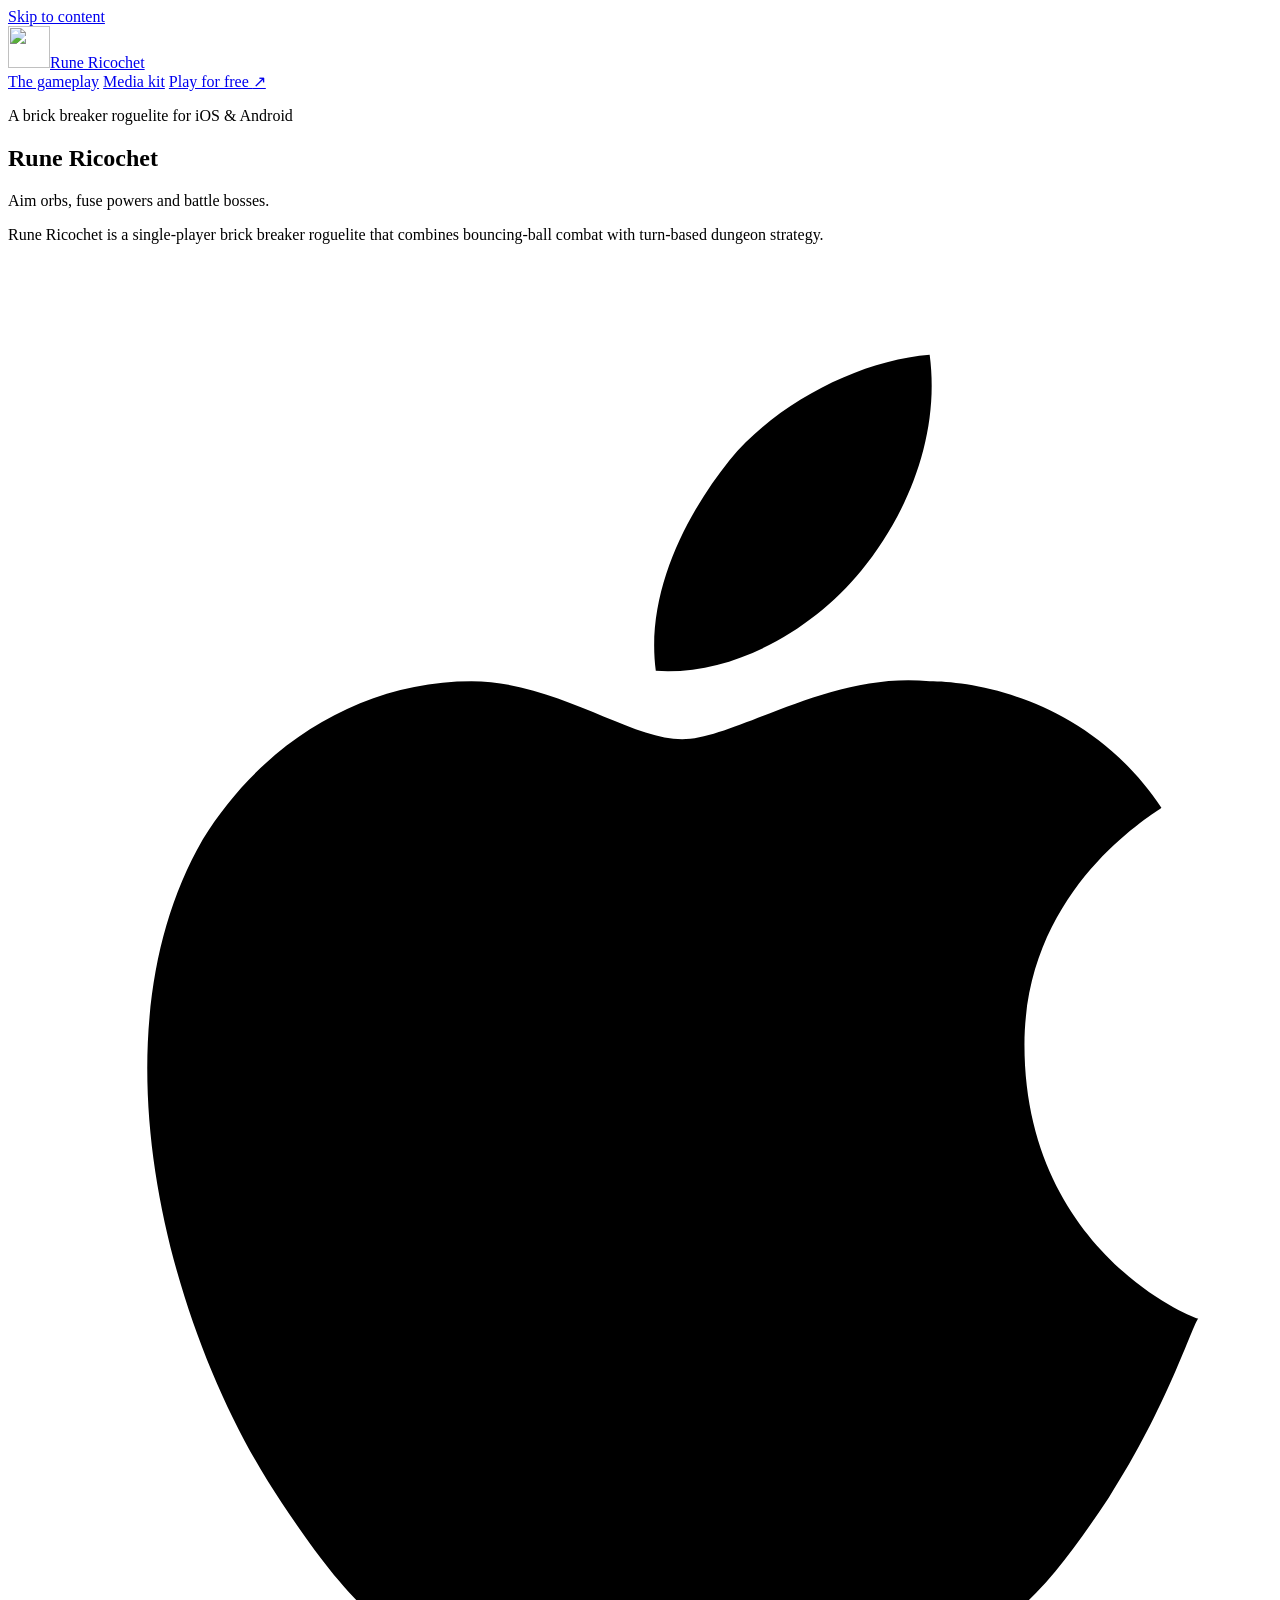
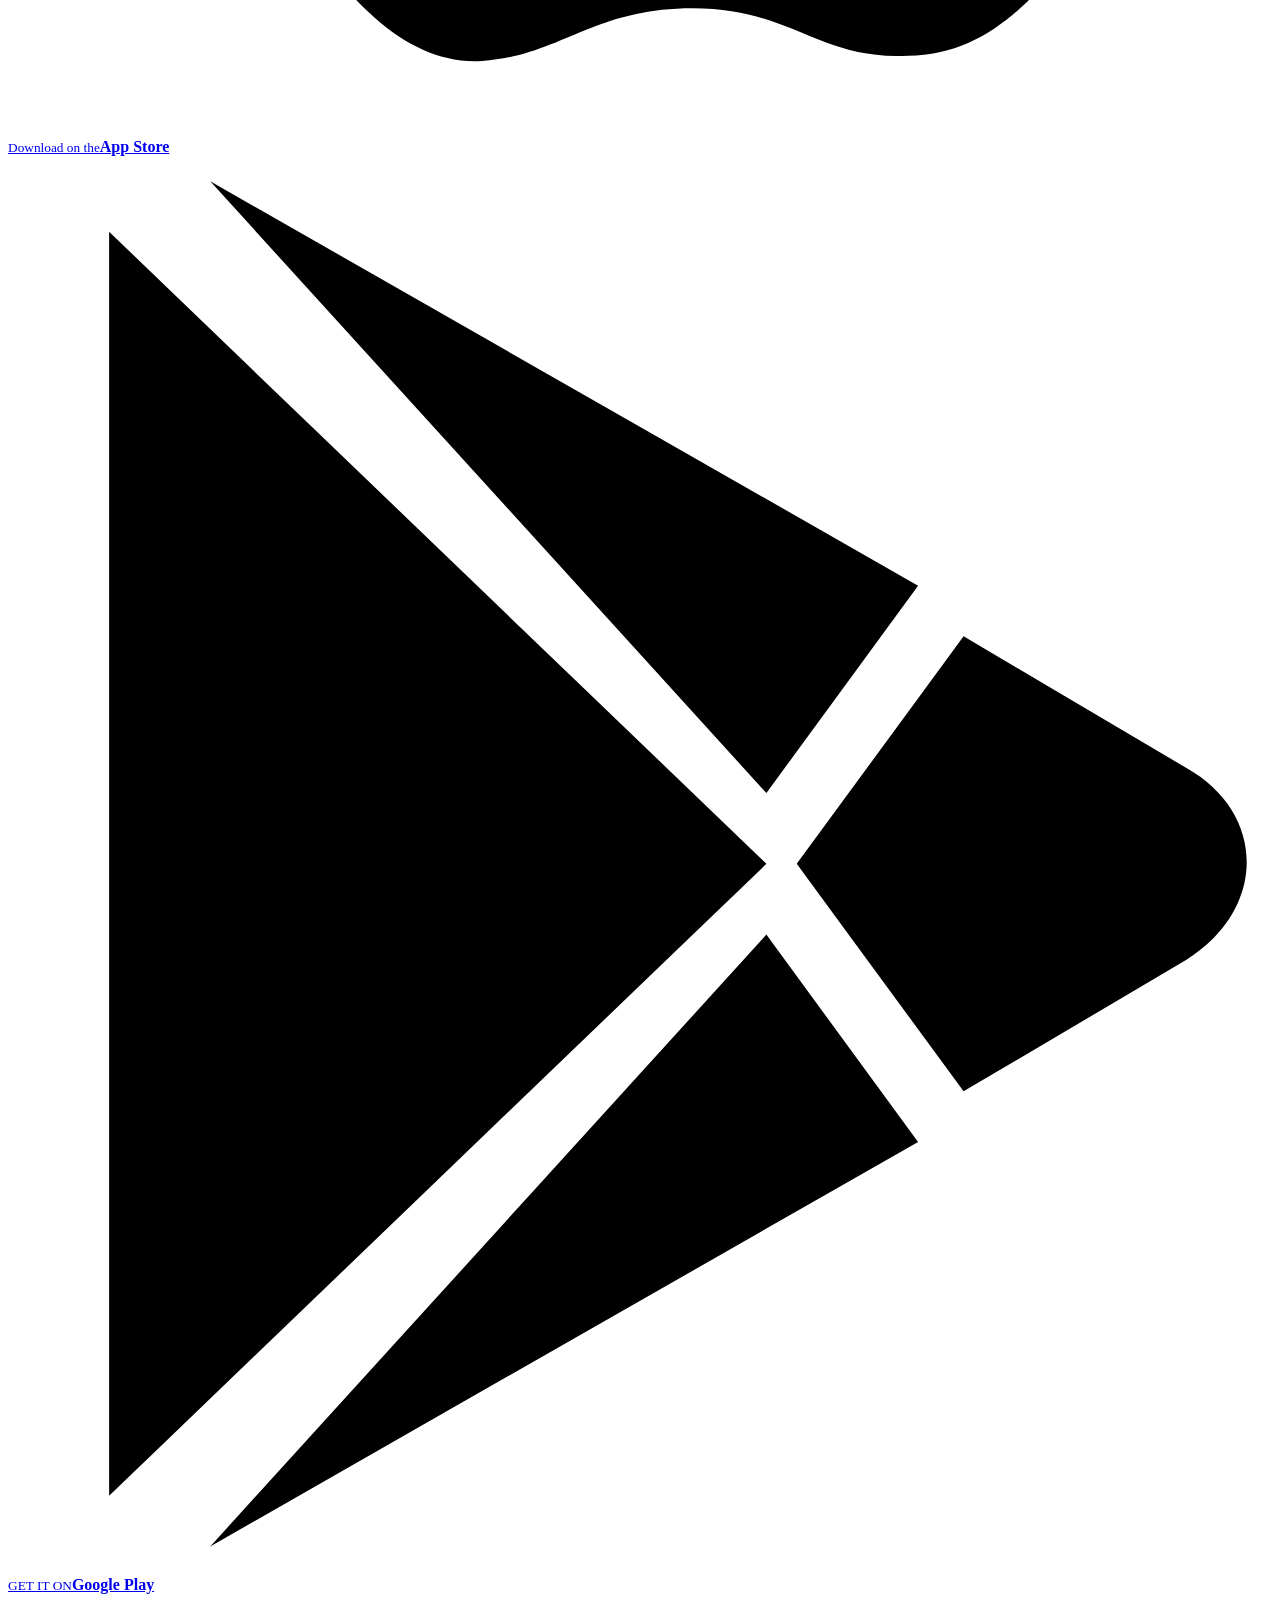
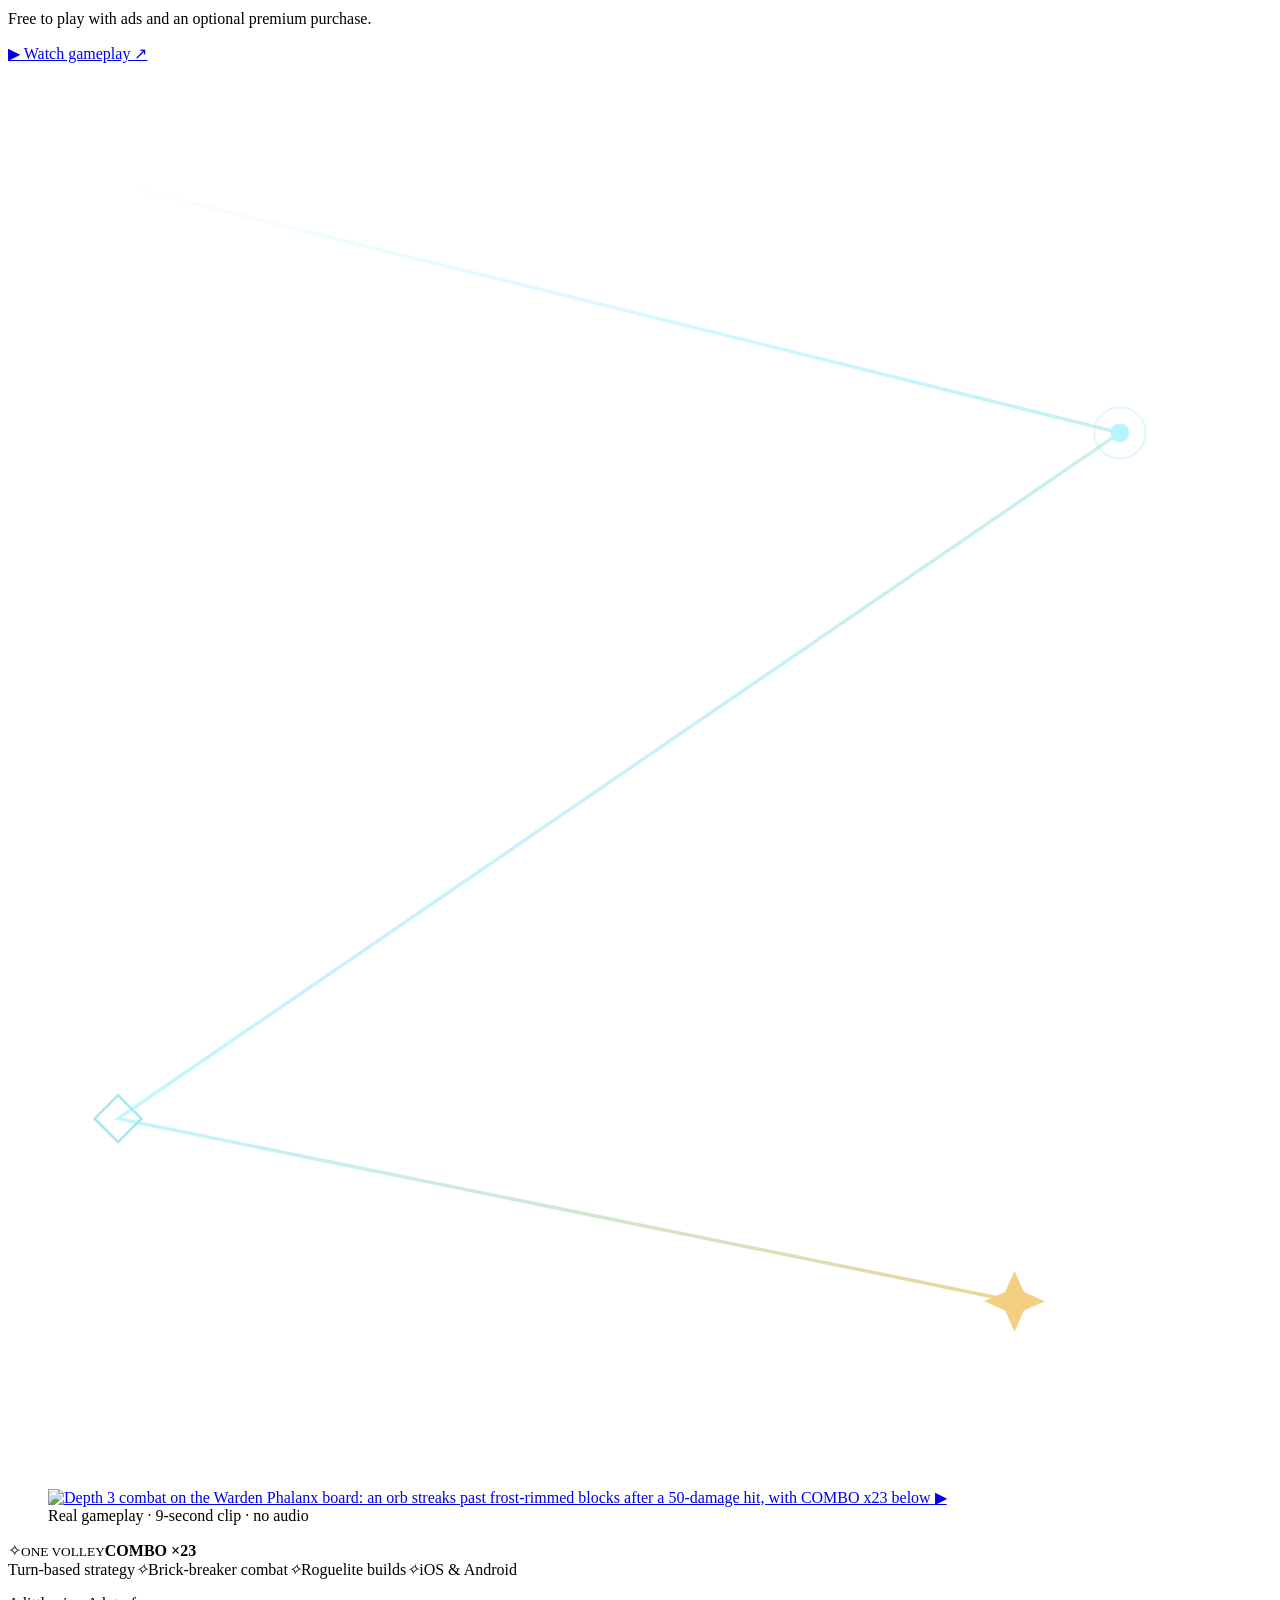
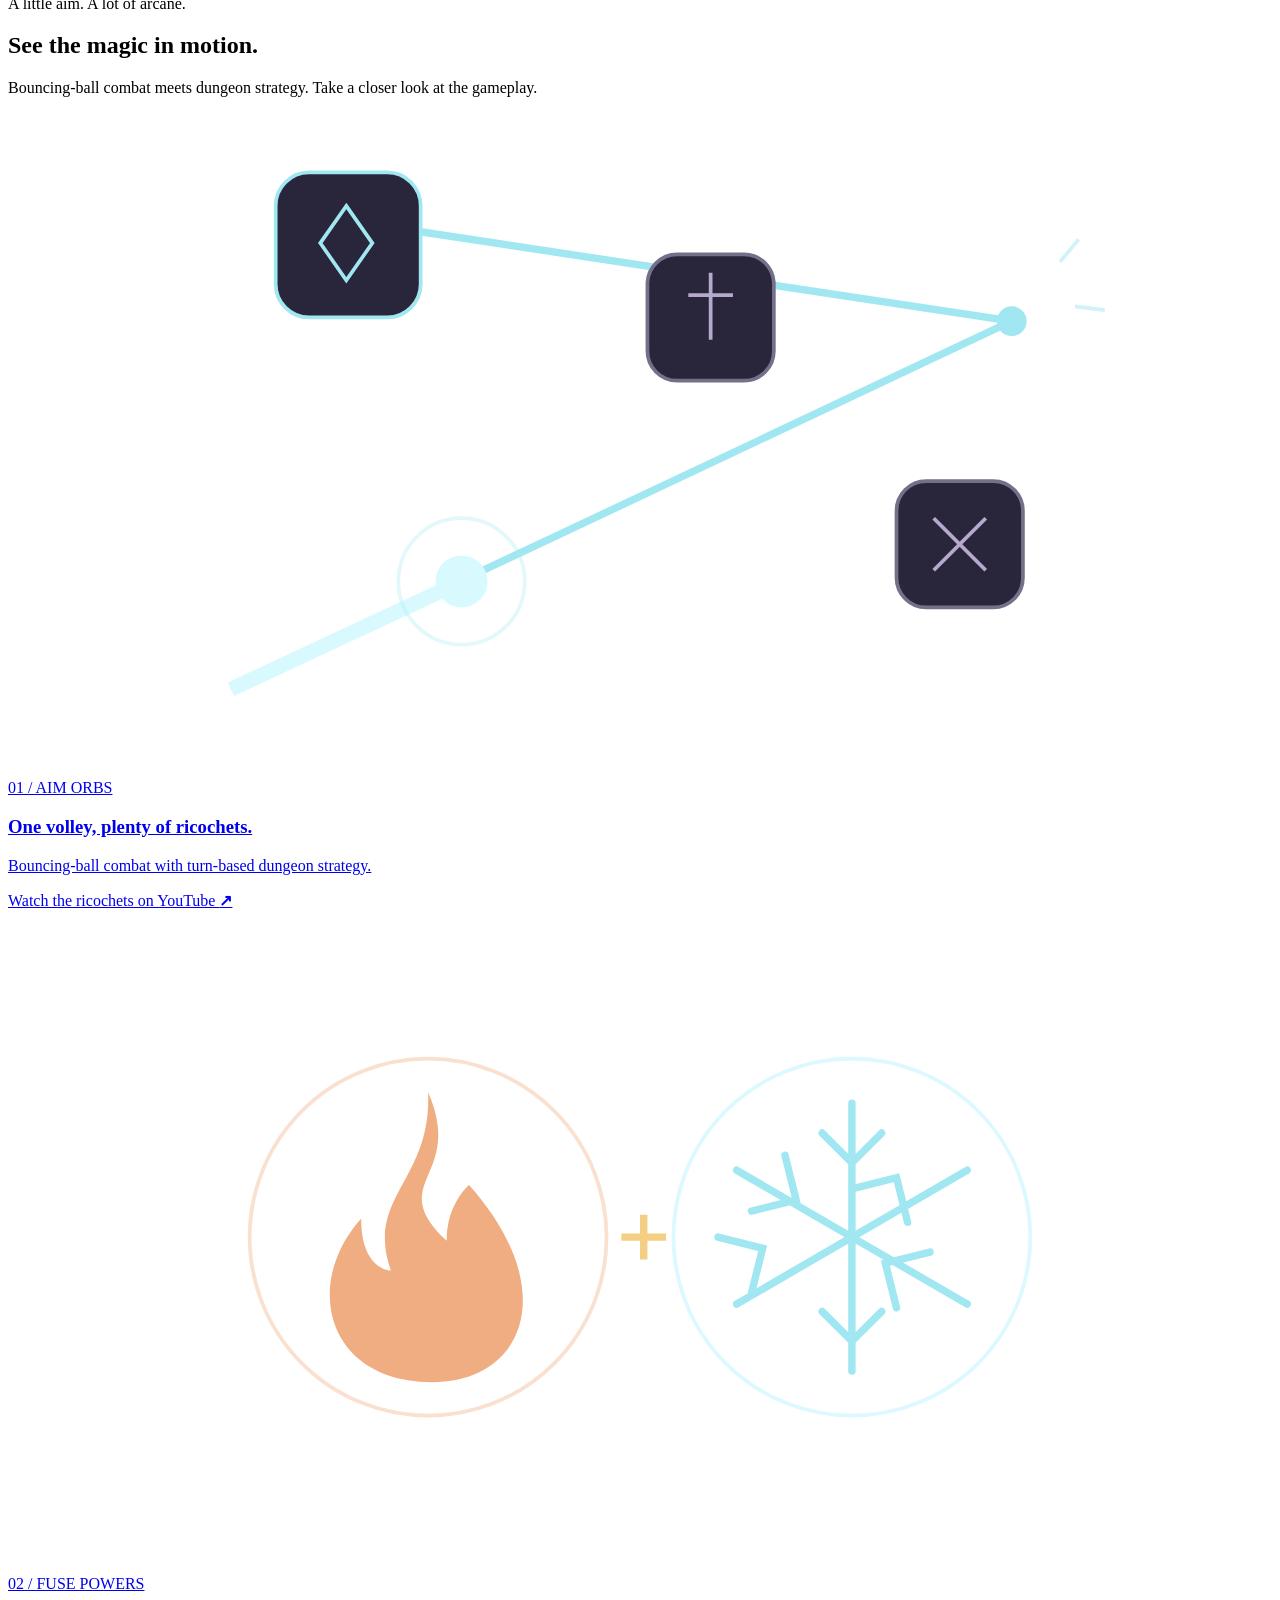
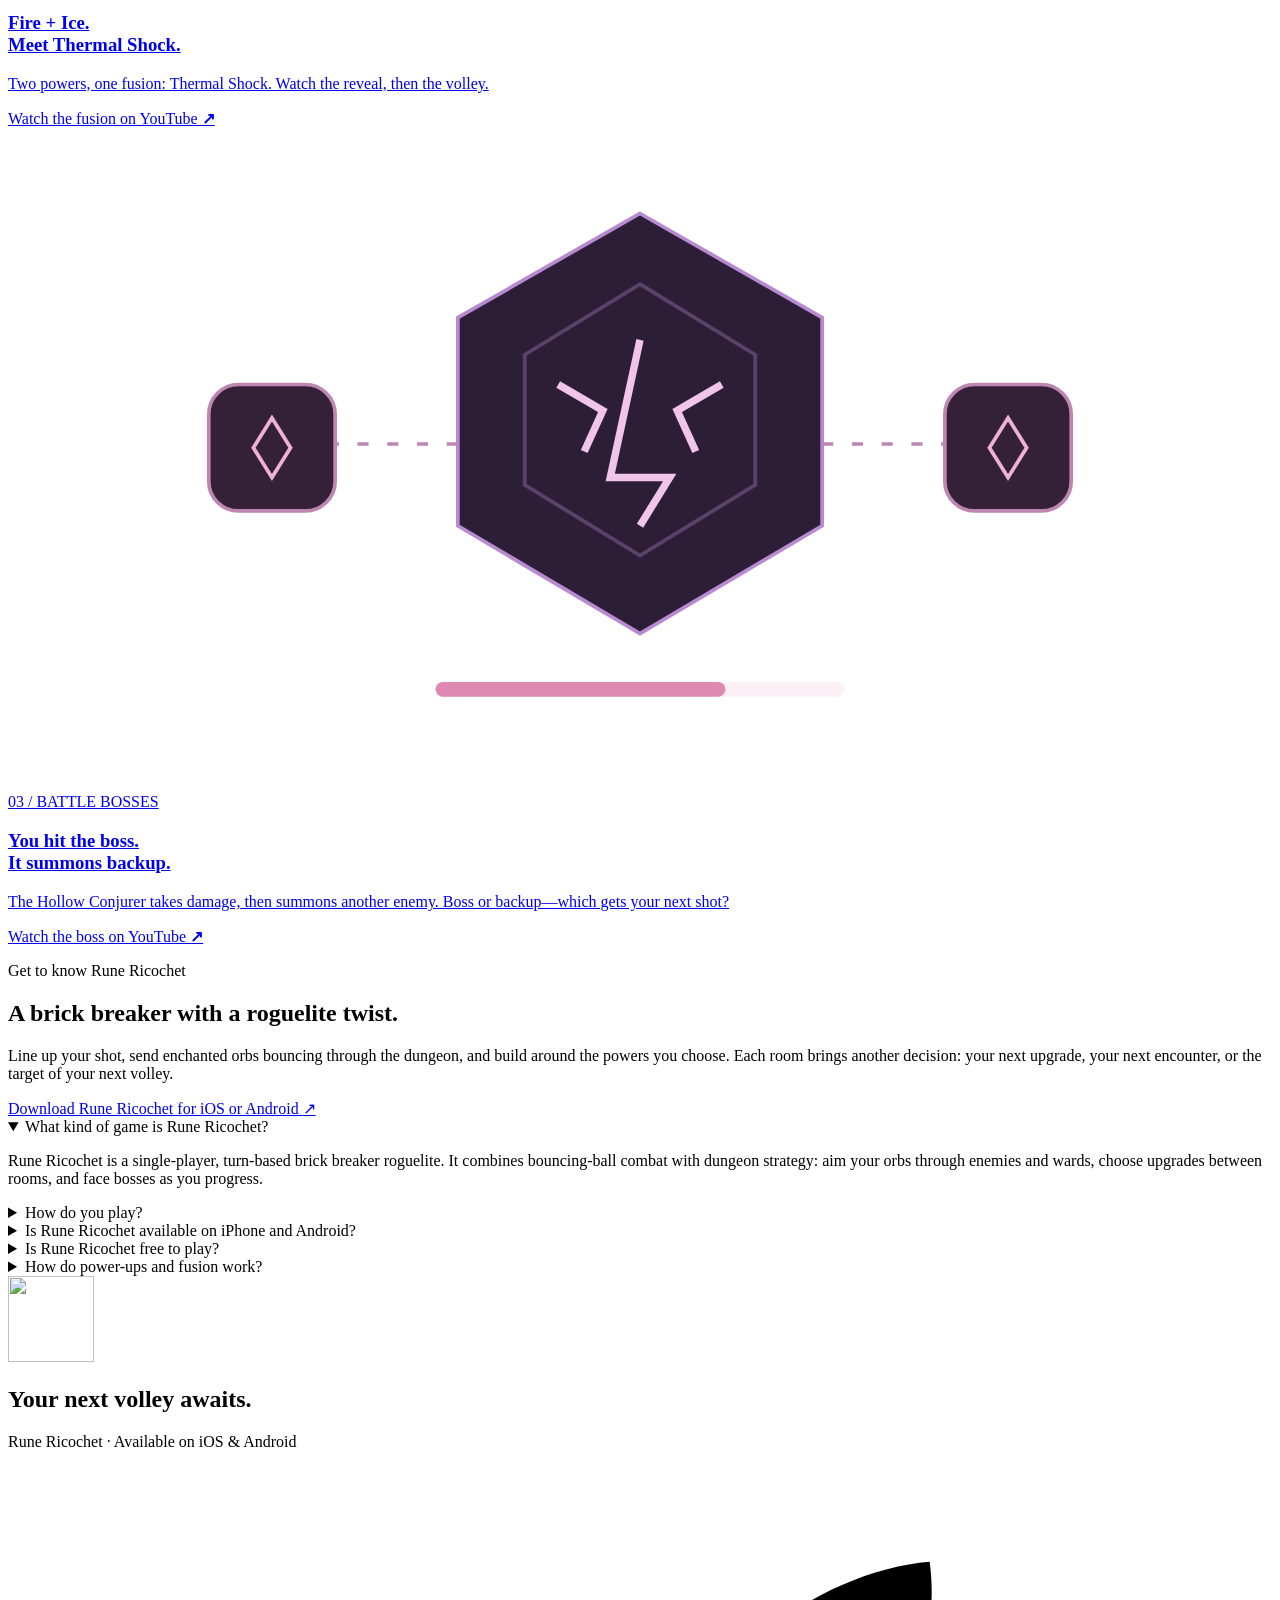
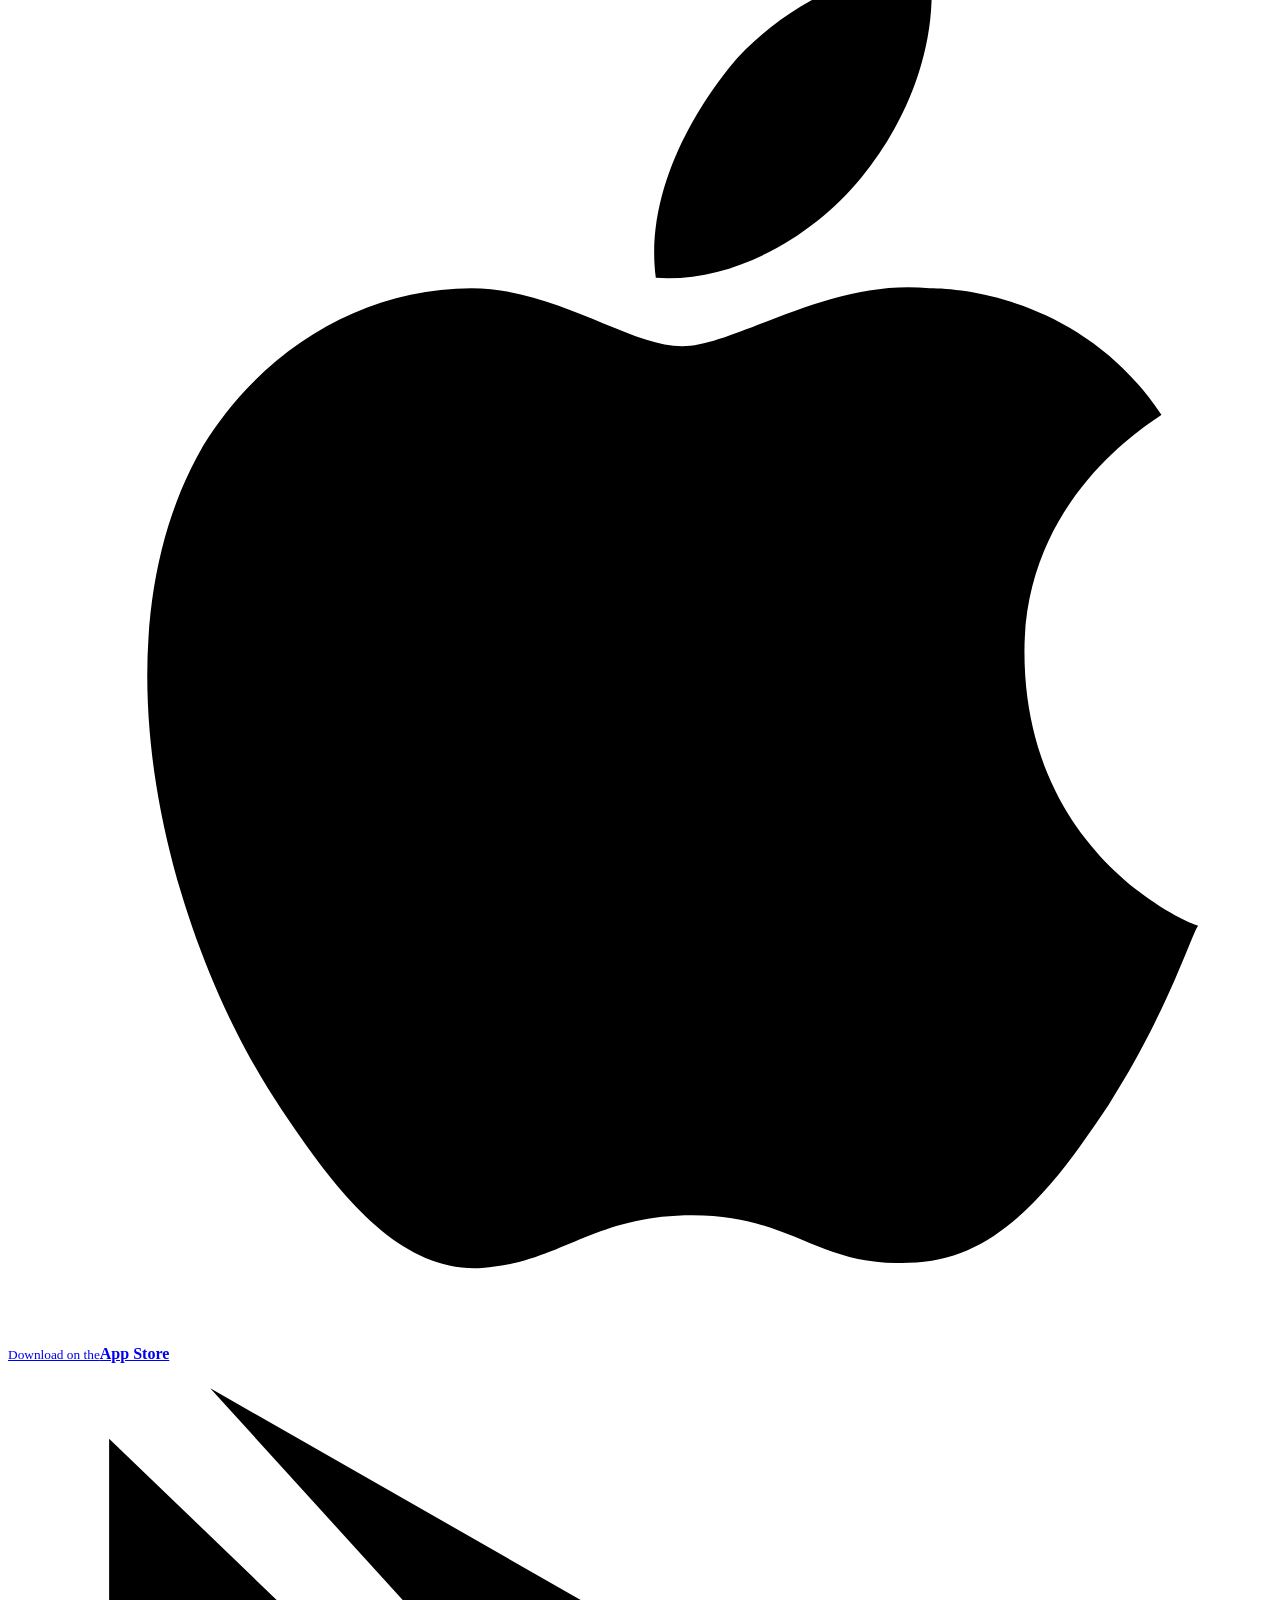
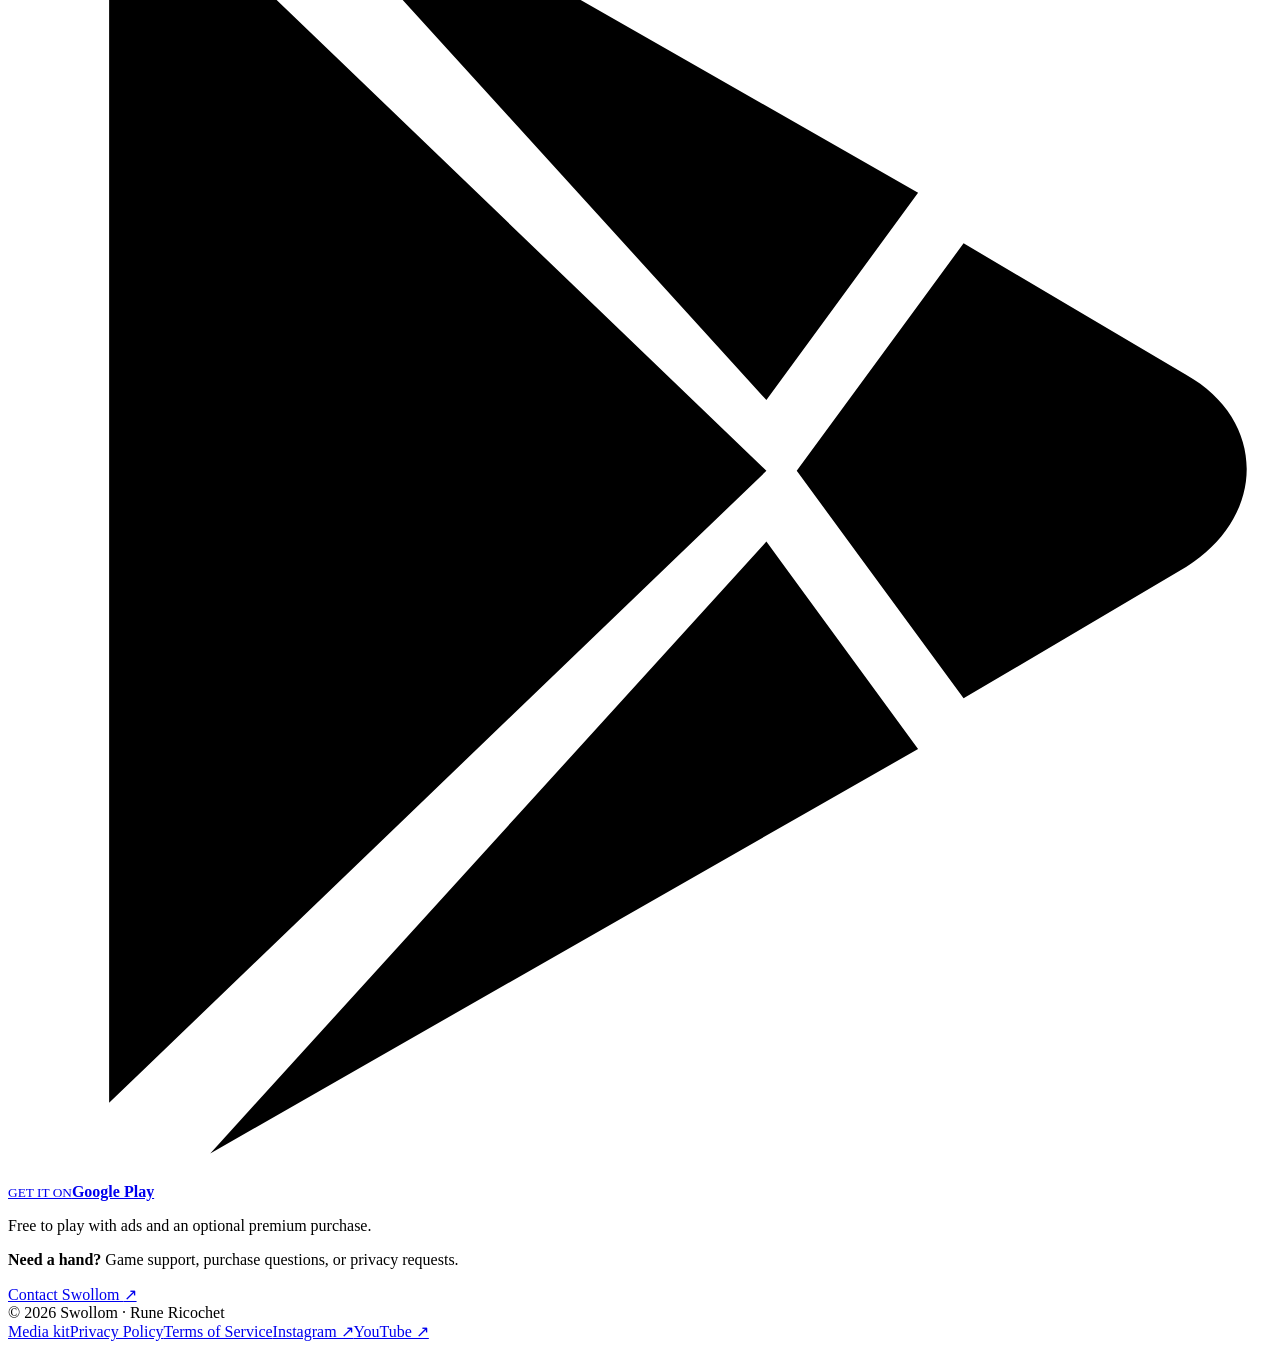
==== commit 9c1969f6: "Improve game search metadata, content and discovery" ====
--- a/index.html
+++ b/index.html
@@ -4,26 +4,112 @@
   <meta charset="utf-8">
   <meta name="viewport" content="width=device-width, initial-scale=1">
   <meta name="theme-color" content="#0f0c19">
-  <title>Rune Ricochet · A turn-based brick breaker roguelite</title>
-  <meta name="description" content="A turn-based brick breaker roguelite. Aim orbs, fuse powers and battle bosses.">
+  <title>Rune Ricochet | Brick Breaker Roguelite for iOS &amp; Android</title>
+  <meta name="description" content="Play Rune Ricochet, a free turn-based brick breaker roguelite for iOS and Android. Aim enchanted orbs, fuse powers, and battle dungeon bosses.">
   <link rel="icon" href="/rune-ricochet/assets/icon.png" type="image/png">
-  <link rel="stylesheet" href="/rune-ricochet/assets/home.css?v=20261116">
+  <link rel="stylesheet" href="/rune-ricochet/assets/home.css?v=20261116-seo">
   <link rel="canonical" href="https://mikef907.github.io/rune-ricochet/">
   <meta property="og:type" content="website">
-  <meta property="og:title" content="Rune Ricochet">
-  <meta property="og:description" content="A turn-based brick breaker roguelite. Aim orbs, fuse powers and battle bosses.">
+  <meta property="og:title" content="Rune Ricochet | Brick Breaker Roguelite for iOS &amp; Android">
+  <meta property="og:description" content="Play Rune Ricochet, a free turn-based brick breaker roguelite for iOS and Android. Aim enchanted orbs, fuse powers, and battle dungeon bosses.">
   <meta property="og:url" content="https://mikef907.github.io/rune-ricochet/">
   <meta property="og:image" content="https://mikef907.github.io/rune-ricochet/assets/og-image.png">
   <meta property="og:image:width" content="1200">
   <meta property="og:image:height" content="630">
   <meta property="og:image:alt" content="Rune Ricochet combat close-up: an orb streaks past frost-rimmed blocks after a 50-damage hit">
+  <meta property="og:site_name" content="Rune Ricochet">
+  <meta property="og:locale" content="en_US">
+  <meta name="robots" content="max-image-preview:large">
+  <meta name="twitter:title" content="Rune Ricochet | Brick Breaker Roguelite for iOS &amp; Android">
+  <meta name="twitter:description" content="Play Rune Ricochet, a free turn-based brick breaker roguelite for iOS and Android. Aim enchanted orbs, fuse powers, and battle dungeon bosses.">
+  <meta name="twitter:image" content="https://mikef907.github.io/rune-ricochet/assets/og-image.png">
+  <meta name="twitter:image:alt" content="Rune Ricochet gameplay with enchanted orbs and frost-rimmed enemy blocks">
   <meta name="twitter:card" content="summary_large_image">
+  <script type="application/ld+json">
+{
+  "@context": "https://schema.org",
+  "@graph": [
+    {
+      "@type": "Organization",
+      "@id": "https://mikef907.github.io/rune-ricochet/#publisher",
+      "name": "Swollom",
+      "url": "https://mikef907.github.io/rune-ricochet/"
+    },
+    {
+      "@type": "VideoGame",
+      "@id": "https://mikef907.github.io/rune-ricochet/#game",
+      "name": "Rune Ricochet",
+      "url": "https://mikef907.github.io/rune-ricochet/",
+      "description": "Rune Ricochet is a free single-player brick breaker roguelite for iOS and Android that combines bouncing-ball combat with turn-based dungeon strategy. Contains ads and an optional premium purchase.",
+      "image": "https://mikef907.github.io/rune-ricochet/assets/icon.png",
+      "screenshot": "https://mikef907.github.io/rune-ricochet/assets/gameplay.jpg",
+      "applicationCategory": "GameApplication",
+      "operatingSystem": [
+        "iOS",
+        "Android"
+      ],
+      "gamePlatform": [
+        "iOS",
+        "Android"
+      ],
+      "genre": [
+        "Brick breaker",
+        "Roguelite",
+        "Turn-based strategy"
+      ],
+      "playMode": "https://schema.org/SinglePlayer",
+      "inLanguage": "en",
+      "isAccessibleForFree": true,
+      "publisher": {
+        "@id": "https://mikef907.github.io/rune-ricochet/#publisher"
+      },
+      "offers": {
+        "@type": "Offer",
+        "price": 0,
+        "priceCurrency": "USD",
+        "url": "https://mikef907.github.io/rune-ricochet/#download",
+        "description": "Free to play with ads and an optional premium purchase."
+      },
+      "downloadUrl": [
+        "https://apps.apple.com/app/id6818950693",
+        "https://play.google.com/store/apps/details?id=com.swollom.runericochet"
+      ],
+      "sameAs": [
+        "https://apps.apple.com/app/id6818950693",
+        "https://play.google.com/store/apps/details?id=com.swollom.runericochet",
+        "https://www.instagram.com/runericochet/",
+        "https://www.youtube.com/channel/UCb0hicGfZTEjO-Ul_pP3jDQ"
+      ]
+    },
+    {
+      "@type": "WebPage",
+      "@id": "https://mikef907.github.io/rune-ricochet/#webpage",
+      "url": "https://mikef907.github.io/rune-ricochet/",
+      "name": "Rune Ricochet | Brick Breaker Roguelite for iOS & Android",
+      "description": "Play Rune Ricochet, a free turn-based brick breaker roguelite for iOS and Android. Aim enchanted orbs, fuse powers, and battle dungeon bosses.",
+      "inLanguage": "en",
+      "mainEntity": {
+        "@id": "https://mikef907.github.io/rune-ricochet/#game"
+      },
+      "publisher": {
+        "@id": "https://mikef907.github.io/rune-ricochet/#publisher"
+      },
+      "primaryImageOfPage": {
+        "@type": "ImageObject",
+        "url": "https://mikef907.github.io/rune-ricochet/assets/gameplay.jpg",
+        "width": 1080,
+        "height": 1920
+      }
+    }
+  ]
+}
+  </script>
 </head>
-<body itemscope itemtype="https://schema.org/VideoGame" itemid="https://mikef907.github.io/rune-ricochet/#game">
+<body>
   <a class="skip" href="#main">Skip to content</a>
   <header class="site-header">
     <div class="header-inner wrap">
-      <a class="brand" href="/rune-ricochet/" aria-current="page" itemprop="url"><img src="/rune-ricochet/assets/icon.png" width="42" height="42" alt=""><span>Rune Ricochet</span></a>
+      <a class="brand" href="/rune-ricochet/" aria-current="page"><img src="/rune-ricochet/assets/icon.png" width="42" height="42" alt=""><span>Rune Ricochet</span></a>
       <nav class="header-nav" aria-label="Main navigation">
         <a class="nav-gameplay" href="#gameplay">The gameplay</a>
         <a class="nav-media" href="/rune-ricochet/press/">Media kit</a>
@@ -35,10 +121,10 @@
     <div class="hero-shell">
       <section class="hero wrap" aria-labelledby="game-title">
         <div class="hero-copy">
-          <p class="eyebrow">An arcane brick-blaster roguelite</p>
-          <h1 id="game-title" itemprop="name">Rune <span>Ricochet</span></h1>
+          <p class="eyebrow">A brick breaker roguelite for iOS &amp; Android</p>
+          <h1 id="game-title">Rune <span>Ricochet</span></h1>
           <p class="tagline">Aim orbs, fuse powers and battle bosses.</p>
-          <p class="intro" itemprop="description">Rune Ricochet is a single-player brick breaker roguelite that combines bouncing-ball combat with turn-based dungeon strategy.</p>
+          <p class="intro">Rune Ricochet is a single-player brick breaker roguelite that combines bouncing-ball combat with turn-based dungeon strategy.</p>
           <div class="store-links">
             <a class="store-button" href="https://apps.apple.com/app/id6818950693" aria-label="Download Rune Ricochet on the App Store"><svg viewBox="0 0 24 28" aria-hidden="true"><path d="M19.3 14.9c0-3 2.5-4.4 2.6-4.5-1.4-2.1-3.6-2.4-4.4-2.4-1.9-.2-3.7 1.1-4.7 1.1S10.4 8 8.8 8c-2.1 0-4 1.2-5.1 3-2.2 3.8-.6 9.5 1.5 12.6 1 1.5 2.2 3.1 3.8 3 1.5-.1 2.1-1 4-1s2.4 1 4.1.9c1.7 0 2.8-1.5 3.8-3 1.1-1.7 1.6-3.3 1.7-3.4-.1 0-3.3-1.3-3.3-5.2ZM16.2 5.9c.9-1.1 1.5-2.6 1.3-4.1-1.3.1-2.9.9-3.8 2-.8 1-1.6 2.5-1.4 4 1.5.1 3-.8 3.9-1.9Z"/></svg><span><small>Download on the</small><strong>App Store</strong></span></a>
             <a class="store-button secondary" href="https://play.google.com/store/apps/details?id=com.swollom.runericochet&amp;referrer=utm_source%3Dsite%26utm_medium%3Dlanding%26utm_campaign%3D2026-10-landing" aria-label="Get Rune Ricochet on Google Play"><svg viewBox="0 0 25 28" aria-hidden="true"><path d="M2 1.5v25l13-12.5L2 1.5Zm2-1 14 8-3 4.1L4 .5Zm14.9 9 4.4 2.6c1.6.9 1.6 2.8 0 3.8l-4.4 2.6-3.3-4.5 3.3-4.5ZM15 15.4l3 4.1-14 8 11-12.1Z"/></svg><span><small>GET IT ON</small><strong>Google Play</strong></span></a>
@@ -90,6 +176,36 @@
         </a>
       </div>
     </section>
+    <section id="about" class="about-game wrap" aria-labelledby="about-heading">
+      <div class="about-intro">
+        <p class="eyebrow">Get to know Rune Ricochet</p>
+        <h2 id="about-heading">A brick breaker with a roguelite twist.</h2>
+        <p>Line up your shot, send enchanted orbs bouncing through the dungeon, and build around the powers you choose. Each room brings another decision: your next upgrade, your next encounter, or the target of your next volley.</p>
+        <a href="#download">Download Rune Ricochet for iOS or Android <span aria-hidden="true">↗</span></a>
+      </div>
+      <div class="game-questions">
+        <details open>
+          <summary>What kind of game is Rune Ricochet?</summary>
+          <p>Rune Ricochet is a single-player, turn-based brick breaker roguelite. It combines bouncing-ball combat with dungeon strategy: aim your orbs through enemies and wards, choose upgrades between rooms, and face bosses as you progress.</p>
+        </details>
+        <details>
+          <summary>How do you play?</summary>
+          <p>Drag to aim, then release to fire a volley of enchanted orbs. Use wall bounces to reach targets and chain hits. Read enemy intents before your next shot, then choose your rewards and the next encounter between rooms. The game uses portrait controls.</p>
+        </details>
+        <details>
+          <summary>Is Rune Ricochet available on iPhone and Android?</summary>
+          <p>Yes. Rune Ricochet is available for iPhone and iPad on the <a href="https://apps.apple.com/app/id6818950693">App Store</a> and for Android on <a href="https://play.google.com/store/apps/details?id=com.swollom.runericochet&amp;referrer=utm_source%3Dsite%26utm_medium%3Dlanding%26utm_campaign%3D2026-10-landing">Google Play</a>.</p>
+        </details>
+        <details>
+          <summary>Is Rune Ricochet free to play?</summary>
+          <p>Yes. The game is free to play with ads and an optional premium purchase. For purchase details and support, see the <a href="/rune-ricochet/terms/">Terms of Service</a>.</p>
+        </details>
+        <details>
+          <summary>How do power-ups and fusion work?</summary>
+          <p>Choose upgrades as you clear rooms, add orbs, and strengthen abilities through tiers. Compatible powers can fuse into new effects. For example, fire and ice combine into Thermal Shock: <a href="https://www.youtube.com/shorts/2ly2OXIb9ec">watch the fusion reveal and volley</a>.</p>
+        </details>
+      </div>
+    </section>
     <section id="download" class="download wrap" aria-labelledby="download-heading">
       <div class="download-copy"><img src="/rune-ricochet/assets/icon.png" width="86" height="86" alt="" loading="lazy"><div><h2 id="download-heading">Your next volley awaits.</h2><p>Rune Ricochet · Available on iOS &amp; Android</p></div></div>
       <div class="download-actions"><div class="store-links">
@@ -100,6 +216,6 @@
     </section>
     <section class="support wrap" aria-label="Support"><p><strong>Need a hand?</strong> Game support, purchase questions, or privacy requests.</p><a href="mailto:mikef907@gmail.com">Contact Swollom <span aria-hidden="true">↗</span></a></section>
   </main>
-  <footer class="site-footer"><div class="footer-inner wrap"><span>© 2026 Swollom · Rune Ricochet</span><nav aria-label="Footer navigation"><a href="/rune-ricochet/press/">Media kit</a><a href="/rune-ricochet/privacy/">Privacy Policy</a><a href="/rune-ricochet/terms/">Terms of Service</a><a href="https://www.instagram.com/runericochet/" itemprop="sameAs" aria-label="Rune Ricochet on Instagram">Instagram ↗</a><a href="https://www.youtube.com/channel/UCb0hicGfZTEjO-Ul_pP3jDQ" itemprop="sameAs" aria-label="Rune Ricochet on YouTube">YouTube ↗</a></nav></div></footer>
+  <footer class="site-footer"><div class="footer-inner wrap"><span>© 2026 Swollom · Rune Ricochet</span><nav aria-label="Footer navigation"><a href="/rune-ricochet/press/">Media kit</a><a href="/rune-ricochet/privacy/">Privacy Policy</a><a href="/rune-ricochet/terms/">Terms of Service</a><a href="https://www.instagram.com/runericochet/" aria-label="Rune Ricochet on Instagram">Instagram ↗</a><a href="https://www.youtube.com/channel/UCb0hicGfZTEjO-Ul_pP3jDQ" aria-label="Rune Ricochet on YouTube">YouTube ↗</a></nav></div></footer>
 </body>
 </html>
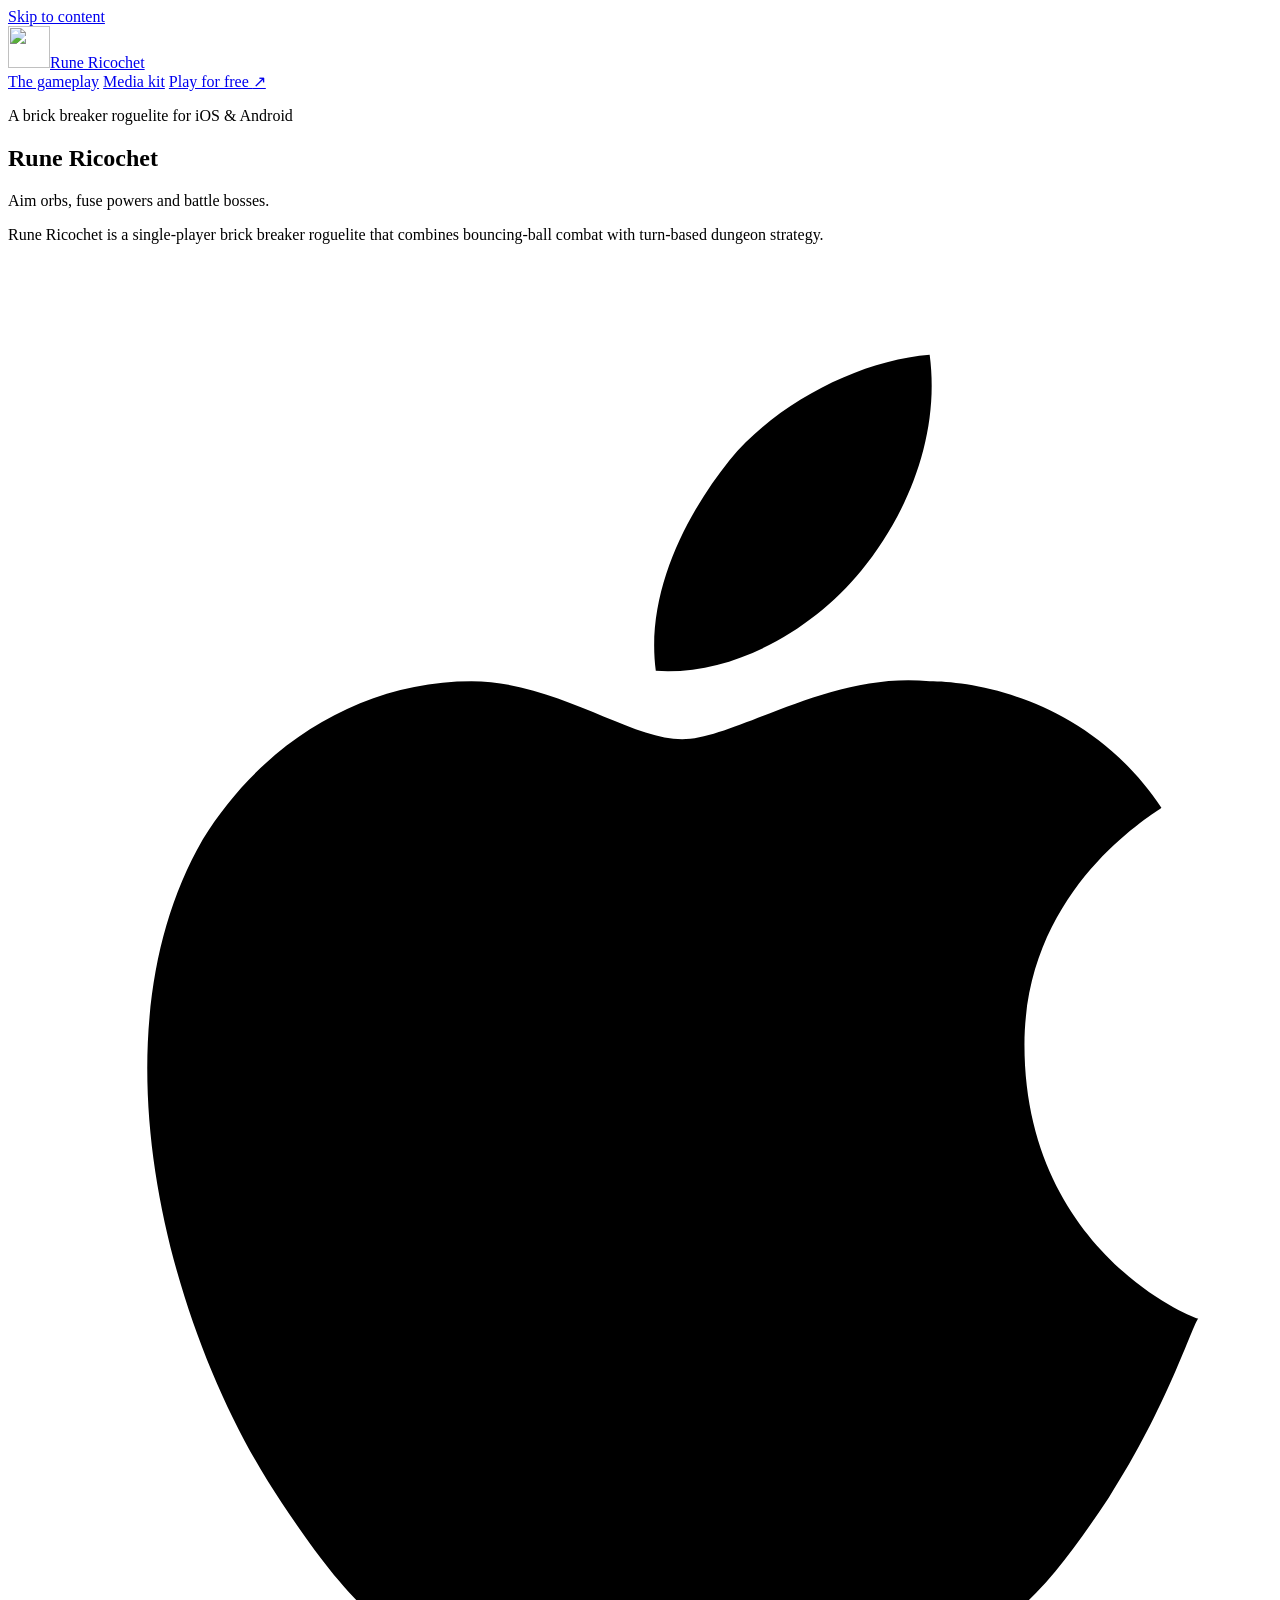
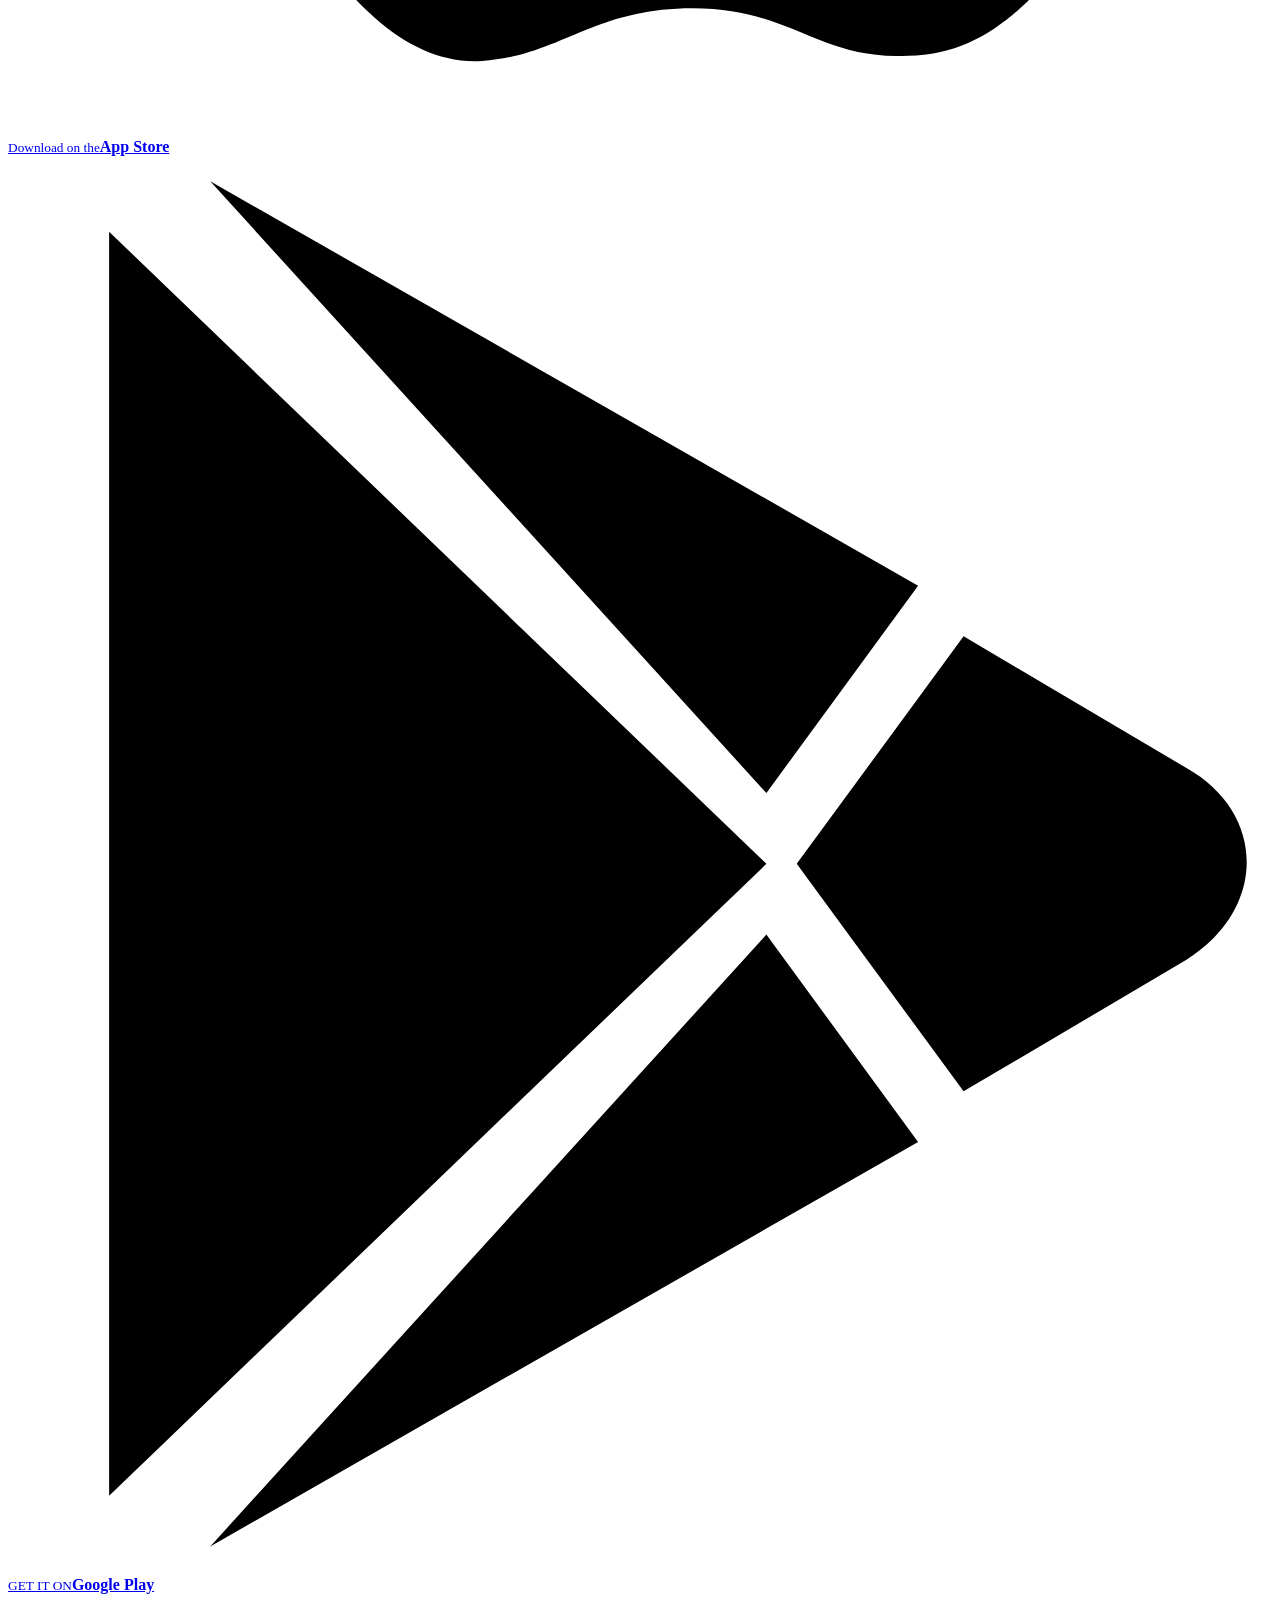
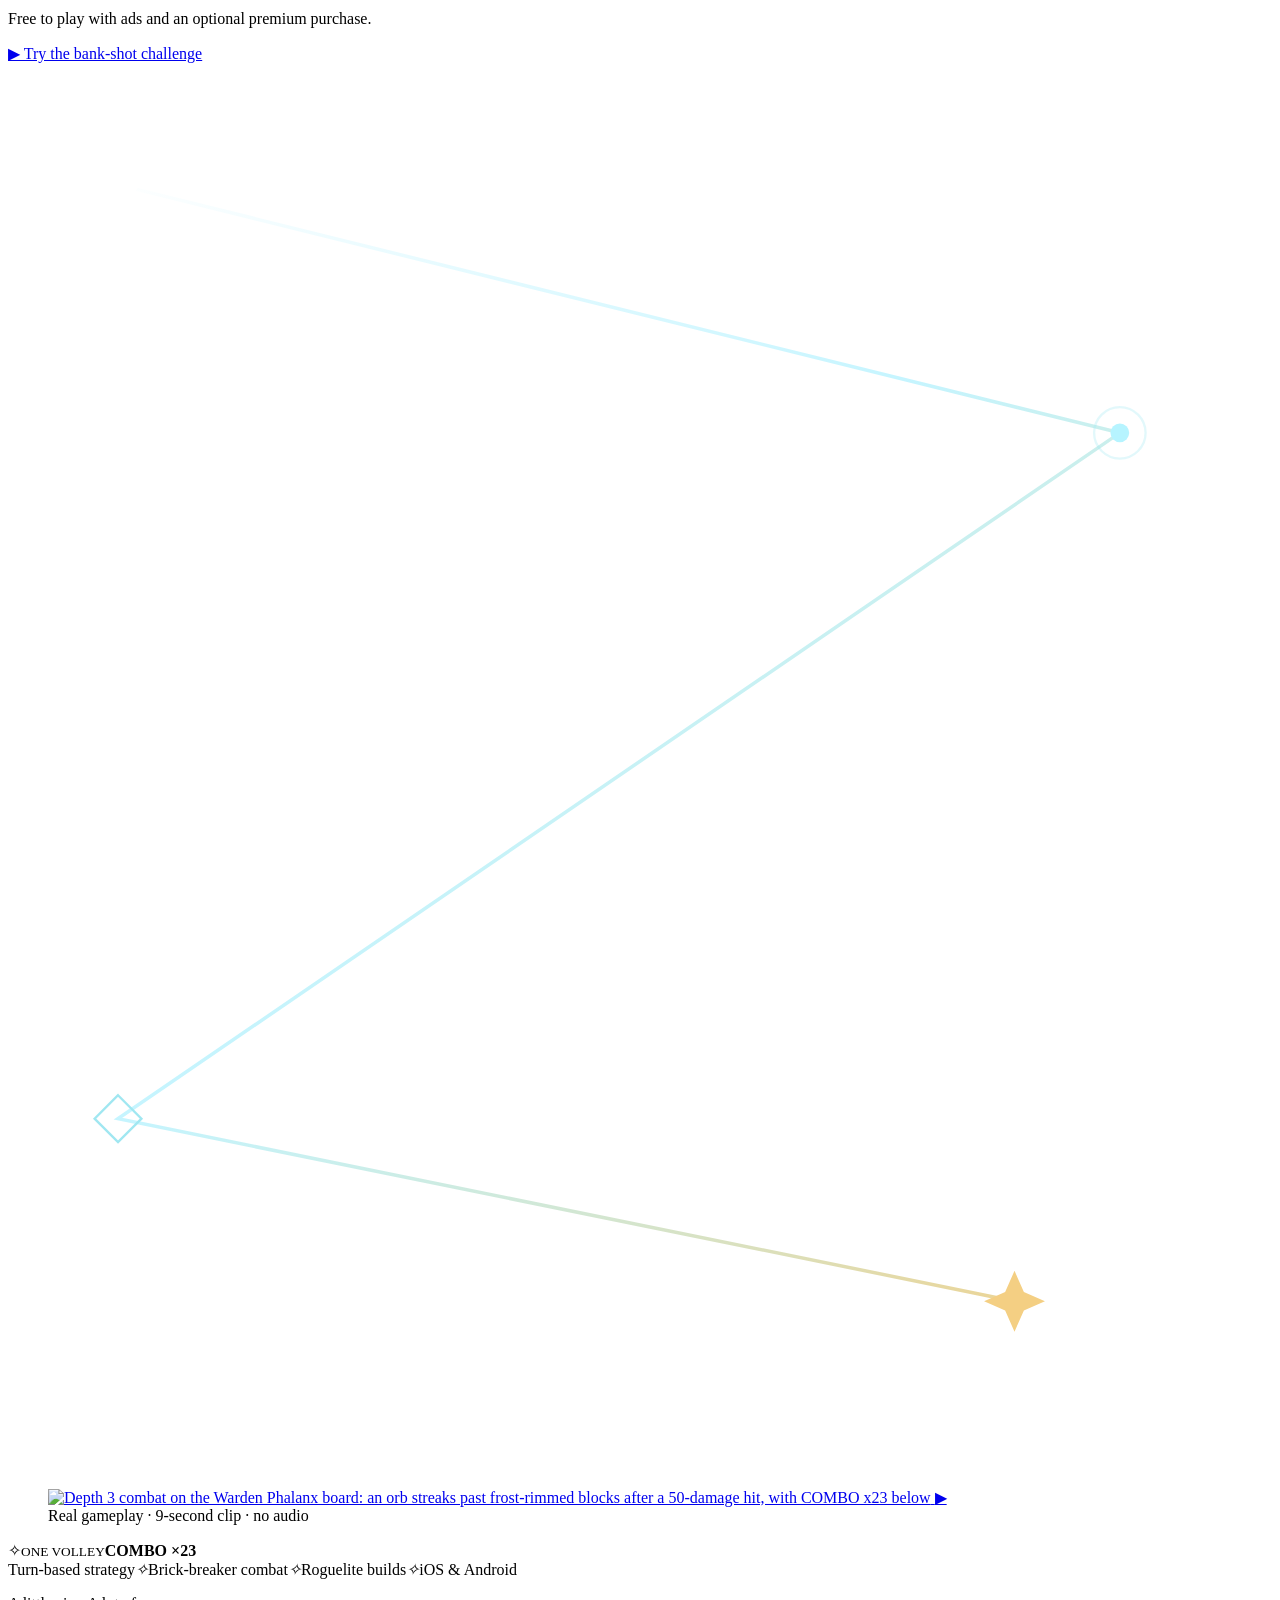
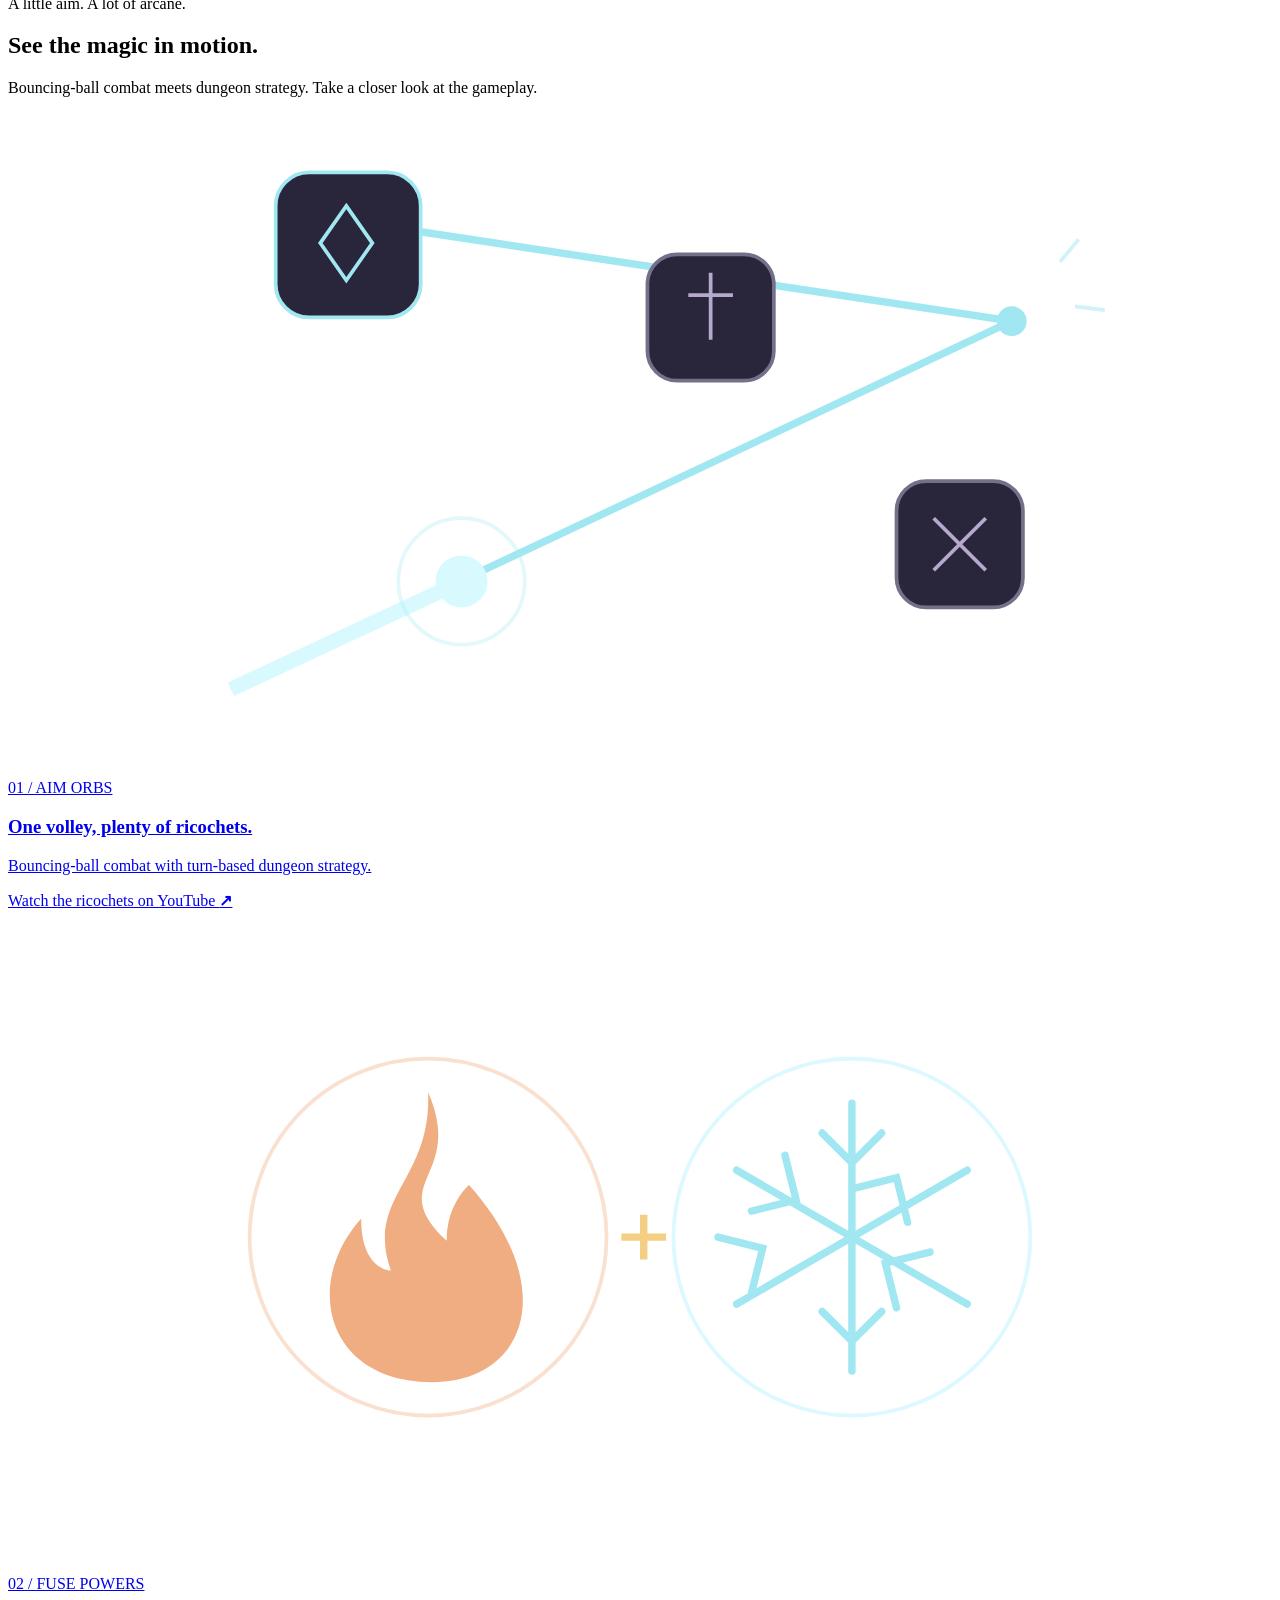
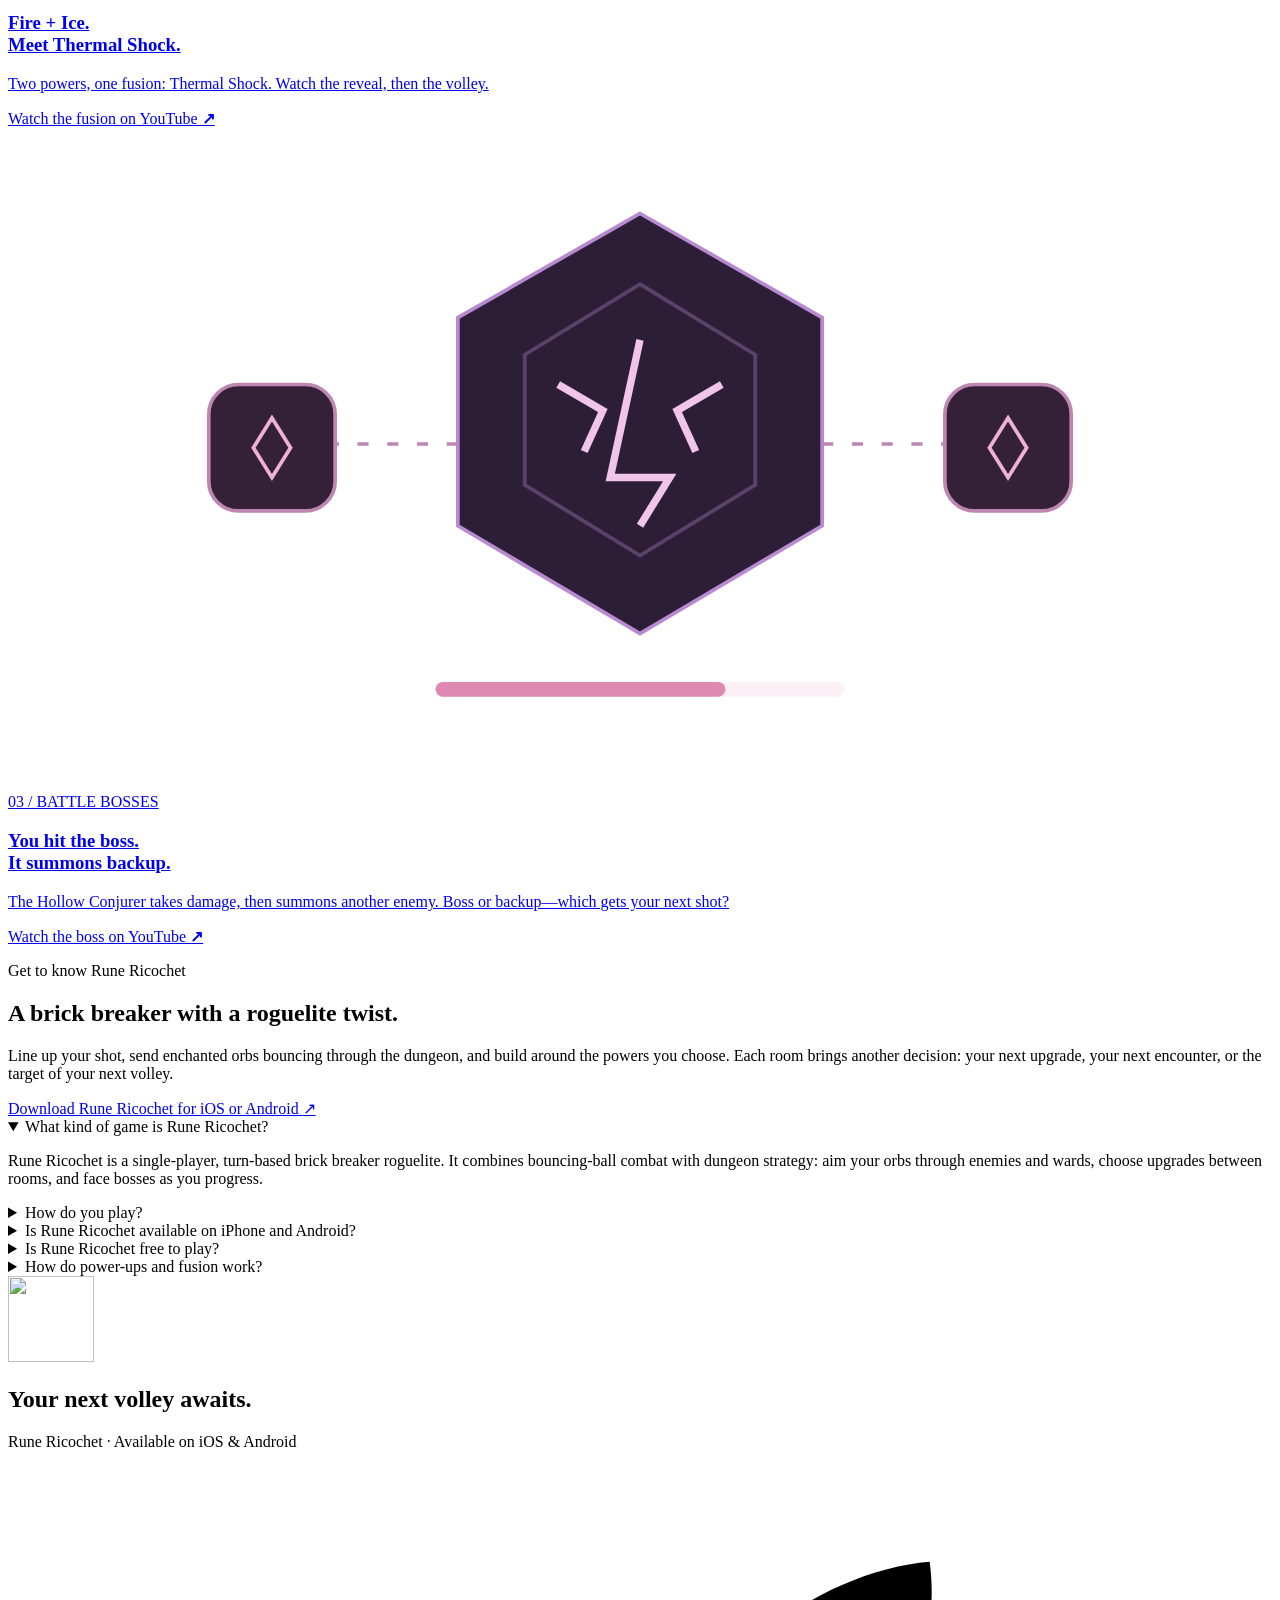
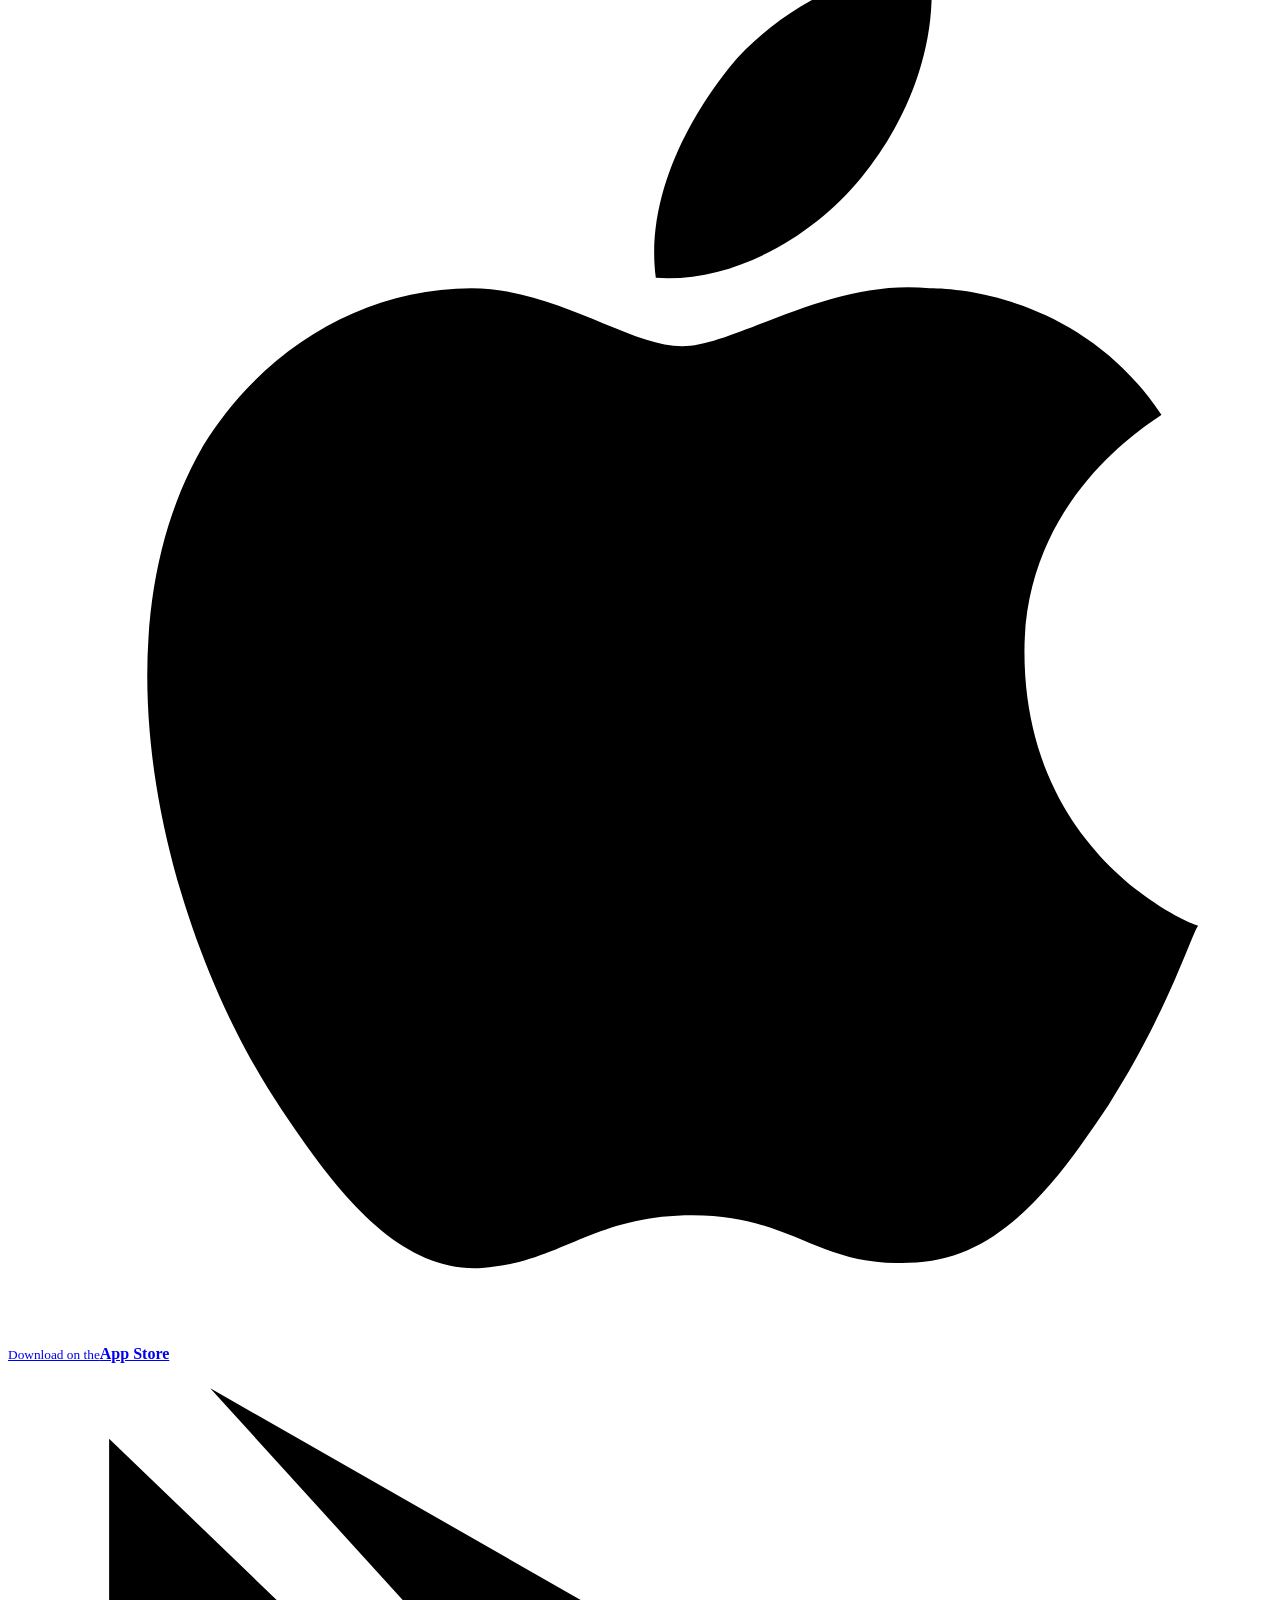
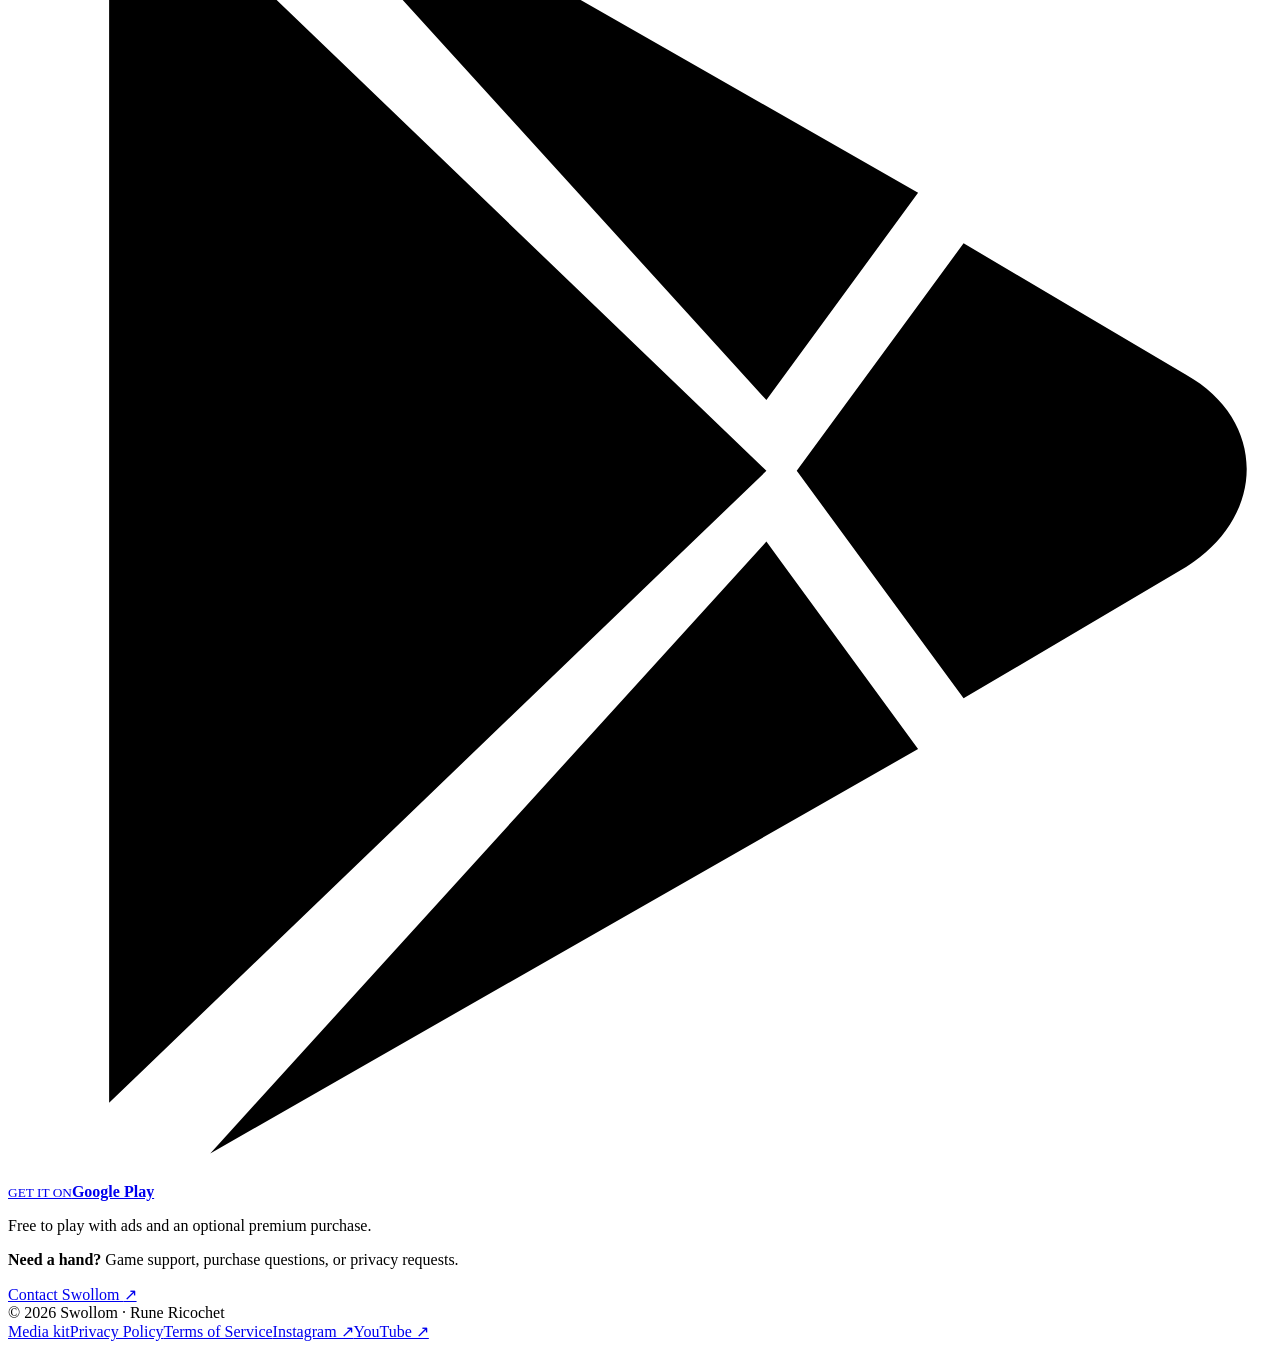
==== commit f0f443c9: "Let visitors try the bank-shot challenge and get the game" ====
--- a/index.html
+++ b/index.html
@@ -2,12 +2,14 @@
 <html lang="en">
 <head>
   <meta charset="utf-8">
+  <meta name="google-site-verification" content="2dIx_PiKUmEsmksZgXKaQNvFeVrVb95YOs_nE7Kto1c" />
   <meta name="viewport" content="width=device-width, initial-scale=1">
+  <meta name="apple-itunes-app" content="app-id=6818950693">
   <meta name="theme-color" content="#0f0c19">
   <title>Rune Ricochet | Brick Breaker Roguelite for iOS &amp; Android</title>
   <meta name="description" content="Play Rune Ricochet, a free turn-based brick breaker roguelite for iOS and Android. Aim enchanted orbs, fuse powers, and battle dungeon bosses.">
   <link rel="icon" href="/rune-ricochet/assets/icon.png" type="image/png">
-  <link rel="stylesheet" href="/rune-ricochet/assets/home.css?v=20261116-seo">
+  <link rel="stylesheet" href="/rune-ricochet/assets/home.css?v=20261124-install">
   <link rel="canonical" href="https://mikef907.github.io/rune-ricochet/">
   <meta property="og:type" content="website">
   <meta property="og:title" content="Rune Ricochet | Brick Breaker Roguelite for iOS &amp; Android">
@@ -130,7 +132,7 @@
             <a class="store-button secondary" href="https://play.google.com/store/apps/details?id=com.swollom.runericochet&amp;referrer=utm_source%3Dsite%26utm_medium%3Dlanding%26utm_campaign%3D2026-10-landing" aria-label="Get Rune Ricochet on Google Play"><svg viewBox="0 0 25 28" aria-hidden="true"><path d="M2 1.5v25l13-12.5L2 1.5Zm2-1 14 8-3 4.1L4 .5Zm14.9 9 4.4 2.6c1.6.9 1.6 2.8 0 3.8l-4.4 2.6-3.3-4.5 3.3-4.5ZM15 15.4l3 4.1-14 8 11-12.1Z"/></svg><span><small>GET IT ON</small><strong>Google Play</strong></span></a>
           </div>
           <p class="store-note">Free to play with ads and an optional premium purchase.</p>
-          <a class="hero-watch" href="https://www.youtube.com/shorts/WCiRwfUi3sA"><span class="play-small" aria-hidden="true">▶</span> Watch gameplay <span aria-hidden="true">↗</span></a>
+          <a class="hero-watch" href="/rune-ricochet/bank-shot/"><span class="play-small" aria-hidden="true">▶</span> Try the bank-shot challenge</a>
         </div>
         <div class="hero-art">
           <div class="arcane-ring" aria-hidden="true"></div>
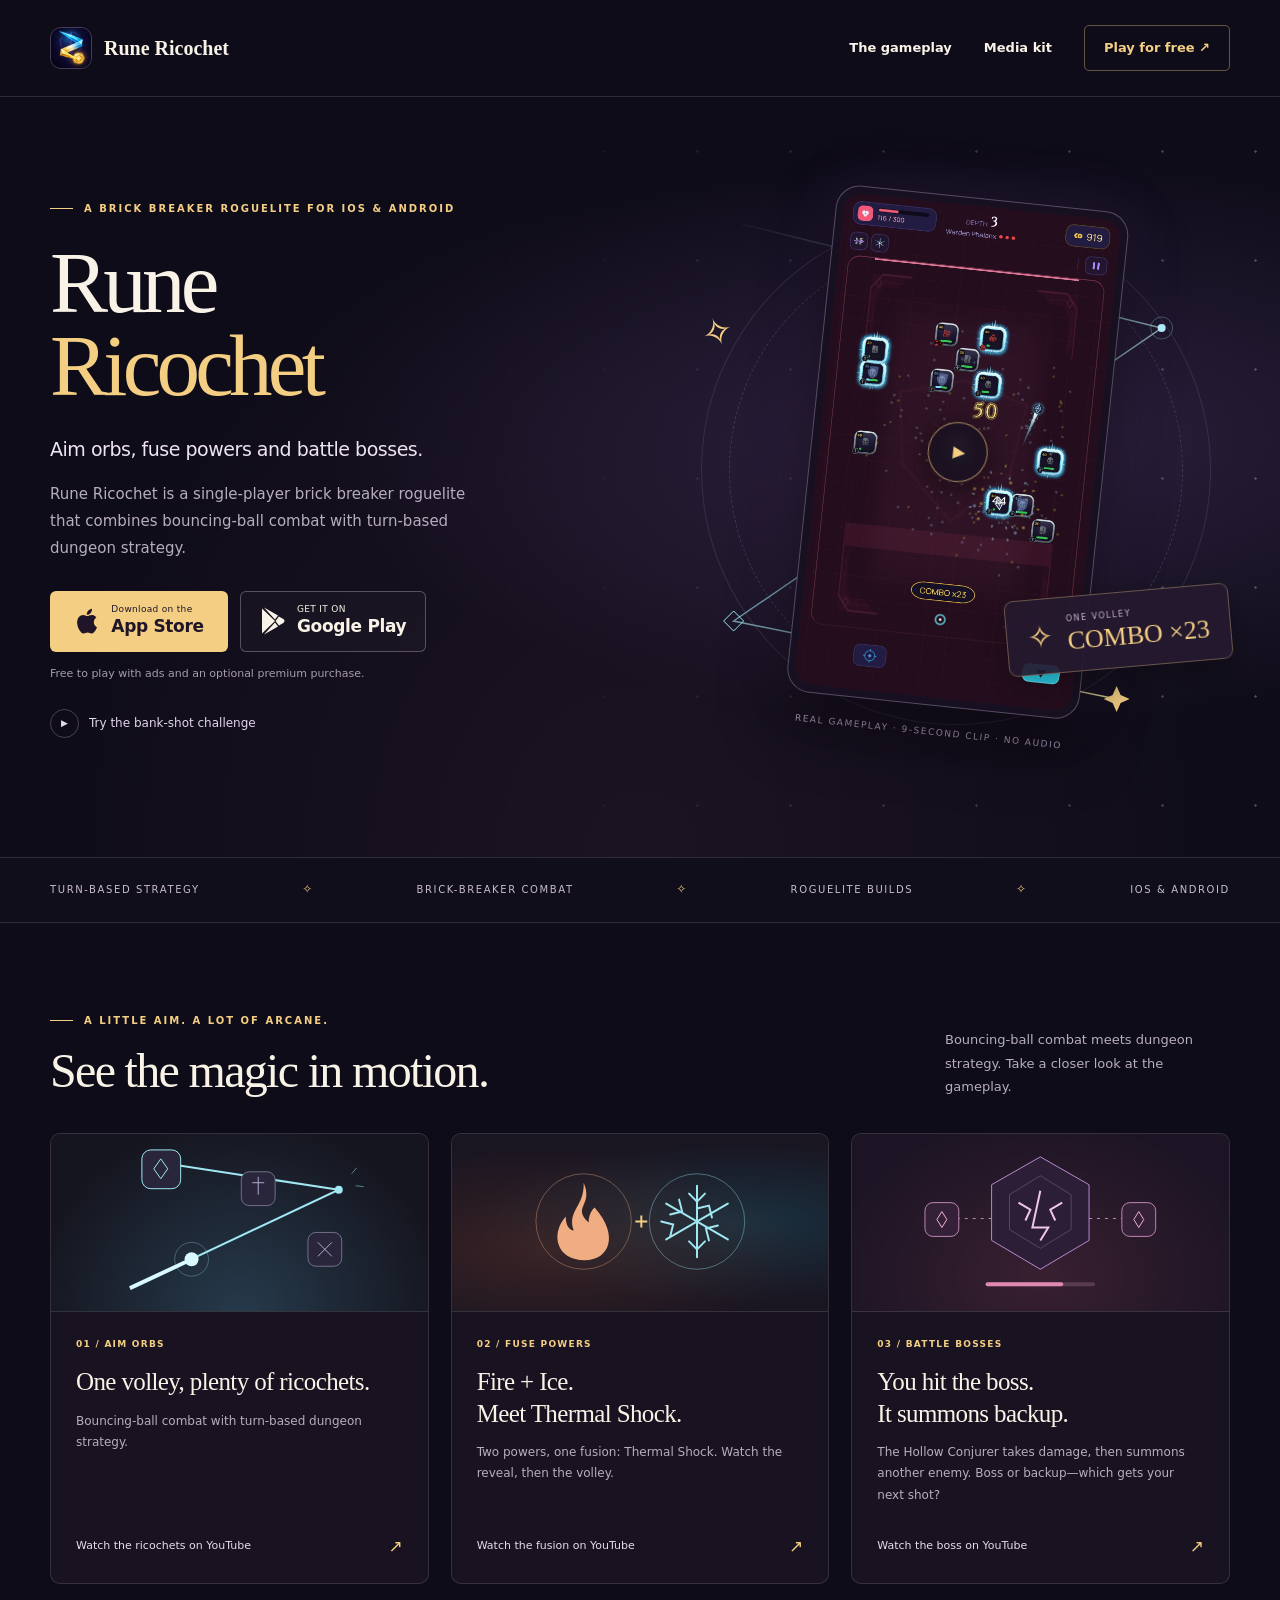
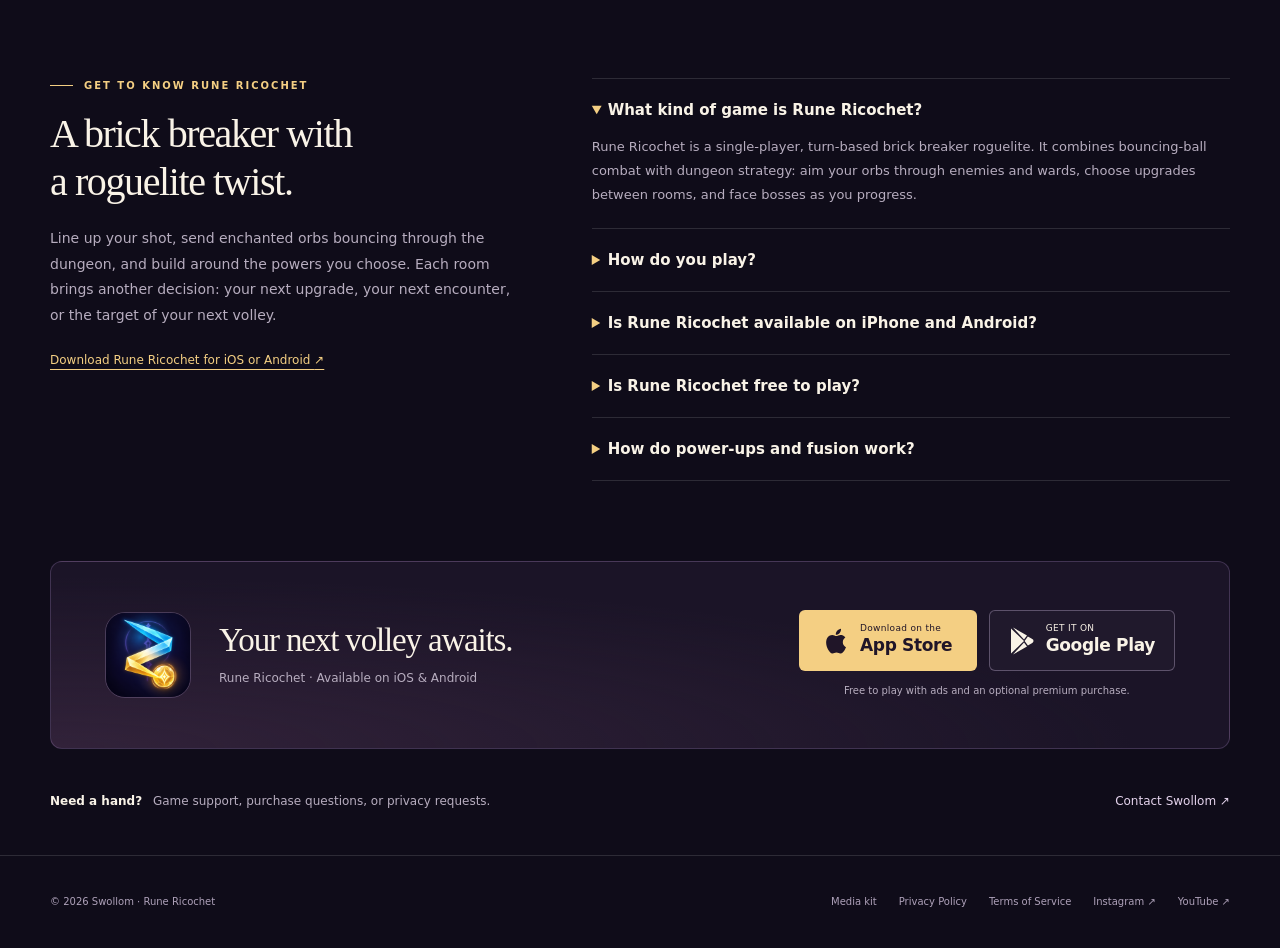
==== commit 41dfd05d: "Serve landing page from the domain root" ====
--- a/index.html
+++ b/index.html
@@ -8,14 +8,14 @@
   <meta name="theme-color" content="#0f0c19">
   <title>Rune Ricochet | Brick Breaker Roguelite for iOS &amp; Android</title>
   <meta name="description" content="Play Rune Ricochet, a free turn-based brick breaker roguelite for iOS and Android. Aim enchanted orbs, fuse powers, and battle dungeon bosses.">
-  <link rel="icon" href="/rune-ricochet/assets/icon.png" type="image/png">
-  <link rel="stylesheet" href="/rune-ricochet/assets/home.css?v=20261124-install">
-  <link rel="canonical" href="https://mikef907.github.io/rune-ricochet/">
+  <link rel="icon" href="/assets/icon.png" type="image/png">
+  <link rel="stylesheet" href="/assets/home.css?v=20261124-install">
+  <link rel="canonical" href="https://runericochet.com/">
   <meta property="og:type" content="website">
   <meta property="og:title" content="Rune Ricochet | Brick Breaker Roguelite for iOS &amp; Android">
   <meta property="og:description" content="Play Rune Ricochet, a free turn-based brick breaker roguelite for iOS and Android. Aim enchanted orbs, fuse powers, and battle dungeon bosses.">
-  <meta property="og:url" content="https://mikef907.github.io/rune-ricochet/">
-  <meta property="og:image" content="https://mikef907.github.io/rune-ricochet/assets/og-image.png">
+  <meta property="og:url" content="https://runericochet.com/">
+  <meta property="og:image" content="https://runericochet.com/assets/og-image.png">
   <meta property="og:image:width" content="1200">
   <meta property="og:image:height" content="630">
   <meta property="og:image:alt" content="Rune Ricochet combat close-up: an orb streaks past frost-rimmed blocks after a 50-damage hit">
@@ -24,7 +24,7 @@
   <meta name="robots" content="max-image-preview:large">
   <meta name="twitter:title" content="Rune Ricochet | Brick Breaker Roguelite for iOS &amp; Android">
   <meta name="twitter:description" content="Play Rune Ricochet, a free turn-based brick breaker roguelite for iOS and Android. Aim enchanted orbs, fuse powers, and battle dungeon bosses.">
-  <meta name="twitter:image" content="https://mikef907.github.io/rune-ricochet/assets/og-image.png">
+  <meta name="twitter:image" content="https://runericochet.com/assets/og-image.png">
   <meta name="twitter:image:alt" content="Rune Ricochet gameplay with enchanted orbs and frost-rimmed enemy blocks">
   <meta name="twitter:card" content="summary_large_image">
   <script type="application/ld+json">
@@ -33,18 +33,18 @@
   "@graph": [
     {
       "@type": "Organization",
-      "@id": "https://mikef907.github.io/rune-ricochet/#publisher",
+      "@id": "https://runericochet.com/#publisher",
       "name": "Swollom",
-      "url": "https://mikef907.github.io/rune-ricochet/"
+      "url": "https://runericochet.com/"
     },
     {
       "@type": "VideoGame",
-      "@id": "https://mikef907.github.io/rune-ricochet/#game",
+      "@id": "https://runericochet.com/#game",
       "name": "Rune Ricochet",
-      "url": "https://mikef907.github.io/rune-ricochet/",
+      "url": "https://runericochet.com/",
       "description": "Rune Ricochet is a free single-player brick breaker roguelite for iOS and Android that combines bouncing-ball combat with turn-based dungeon strategy. Contains ads and an optional premium purchase.",
-      "image": "https://mikef907.github.io/rune-ricochet/assets/icon.png",
-      "screenshot": "https://mikef907.github.io/rune-ricochet/assets/gameplay.jpg",
+      "image": "https://runericochet.com/assets/icon.png",
+      "screenshot": "https://runericochet.com/assets/gameplay.jpg",
       "applicationCategory": "GameApplication",
       "operatingSystem": [
         "iOS",
@@ -63,13 +63,13 @@
       "inLanguage": "en",
       "isAccessibleForFree": true,
       "publisher": {
-        "@id": "https://mikef907.github.io/rune-ricochet/#publisher"
+        "@id": "https://runericochet.com/#publisher"
       },
       "offers": {
         "@type": "Offer",
         "price": 0,
         "priceCurrency": "USD",
-        "url": "https://mikef907.github.io/rune-ricochet/#download",
+        "url": "https://runericochet.com/#download",
         "description": "Free to play with ads and an optional premium purchase."
       },
       "downloadUrl": [
@@ -85,20 +85,20 @@
     },
     {
       "@type": "WebPage",
-      "@id": "https://mikef907.github.io/rune-ricochet/#webpage",
-      "url": "https://mikef907.github.io/rune-ricochet/",
+      "@id": "https://runericochet.com/#webpage",
+      "url": "https://runericochet.com/",
       "name": "Rune Ricochet | Brick Breaker Roguelite for iOS & Android",
       "description": "Play Rune Ricochet, a free turn-based brick breaker roguelite for iOS and Android. Aim enchanted orbs, fuse powers, and battle dungeon bosses.",
       "inLanguage": "en",
       "mainEntity": {
-        "@id": "https://mikef907.github.io/rune-ricochet/#game"
+        "@id": "https://runericochet.com/#game"
       },
       "publisher": {
-        "@id": "https://mikef907.github.io/rune-ricochet/#publisher"
+        "@id": "https://runericochet.com/#publisher"
       },
       "primaryImageOfPage": {
         "@type": "ImageObject",
-        "url": "https://mikef907.github.io/rune-ricochet/assets/gameplay.jpg",
+        "url": "https://runericochet.com/assets/gameplay.jpg",
         "width": 1080,
         "height": 1920
       }
@@ -111,10 +111,10 @@
   <a class="skip" href="#main">Skip to content</a>
   <header class="site-header">
     <div class="header-inner wrap">
-      <a class="brand" href="/rune-ricochet/" aria-current="page"><img src="/rune-ricochet/assets/icon.png" width="42" height="42" alt=""><span>Rune Ricochet</span></a>
+      <a class="brand" href="/" aria-current="page"><img src="/assets/icon.png" width="42" height="42" alt=""><span>Rune Ricochet</span></a>
       <nav class="header-nav" aria-label="Main navigation">
         <a class="nav-gameplay" href="#gameplay">The gameplay</a>
-        <a class="nav-media" href="/rune-ricochet/press/">Media kit</a>
+        <a class="nav-media" href="/press/">Media kit</a>
         <a class="nav-download" href="#download">Play for free <span aria-hidden="true">↗</span></a>
       </nav>
     </div>
@@ -132,7 +132,7 @@
             <a class="store-button secondary" href="https://play.google.com/store/apps/details?id=com.swollom.runericochet&amp;referrer=utm_source%3Dsite%26utm_medium%3Dlanding%26utm_campaign%3D2026-10-landing" aria-label="Get Rune Ricochet on Google Play"><svg viewBox="0 0 25 28" aria-hidden="true"><path d="M2 1.5v25l13-12.5L2 1.5Zm2-1 14 8-3 4.1L4 .5Zm14.9 9 4.4 2.6c1.6.9 1.6 2.8 0 3.8l-4.4 2.6-3.3-4.5 3.3-4.5ZM15 15.4l3 4.1-14 8 11-12.1Z"/></svg><span><small>GET IT ON</small><strong>Google Play</strong></span></a>
           </div>
           <p class="store-note">Free to play with ads and an optional premium purchase.</p>
-          <a class="hero-watch" href="/rune-ricochet/bank-shot/"><span class="play-small" aria-hidden="true">▶</span> Try the bank-shot challenge</a>
+          <a class="hero-watch" href="/bank-shot/"><span class="play-small" aria-hidden="true">▶</span> Try the bank-shot challenge</a>
         </div>
         <div class="hero-art">
           <div class="arcane-ring" aria-hidden="true"></div>
@@ -145,7 +145,7 @@
           </svg>
           <figure class="gameplay-preview">
             <a class="gameplay-watch" href="https://www.youtube.com/shorts/WCiRwfUi3sA" aria-label="Watch the 9-second Rune Ricochet gameplay clip on YouTube" aria-describedby="gameplay-caption">
-              <img src="/rune-ricochet/assets/gameplay.jpg" width="1080" height="1920" fetchpriority="high" alt="Depth 3 combat on the Warden Phalanx board: an orb streaks past frost-rimmed blocks after a 50-damage hit, with COMBO x23 below">
+              <img src="/assets/gameplay.jpg" width="1080" height="1920" fetchpriority="high" alt="Depth 3 combat on the Warden Phalanx board: an orb streaks past frost-rimmed blocks after a 50-damage hit, with COMBO x23 below">
               <span class="preview-play" aria-hidden="true"><span>▶</span></span>
             </a>
             <figcaption id="gameplay-caption">Real gameplay · 9-second clip · no audio</figcaption>
@@ -200,7 +200,7 @@
         </details>
         <details>
           <summary>Is Rune Ricochet free to play?</summary>
-          <p>Yes. The game is free to play with ads and an optional premium purchase. For purchase details and support, see the <a href="/rune-ricochet/terms/">Terms of Service</a>.</p>
+          <p>Yes. The game is free to play with ads and an optional premium purchase. For purchase details and support, see the <a href="/terms/">Terms of Service</a>.</p>
         </details>
         <details>
           <summary>How do power-ups and fusion work?</summary>
@@ -209,7 +209,7 @@
       </div>
     </section>
     <section id="download" class="download wrap" aria-labelledby="download-heading">
-      <div class="download-copy"><img src="/rune-ricochet/assets/icon.png" width="86" height="86" alt="" loading="lazy"><div><h2 id="download-heading">Your next volley awaits.</h2><p>Rune Ricochet · Available on iOS &amp; Android</p></div></div>
+      <div class="download-copy"><img src="/assets/icon.png" width="86" height="86" alt="" loading="lazy"><div><h2 id="download-heading">Your next volley awaits.</h2><p>Rune Ricochet · Available on iOS &amp; Android</p></div></div>
       <div class="download-actions"><div class="store-links">
             <a class="store-button" href="https://apps.apple.com/app/id6818950693" aria-label="Download Rune Ricochet on the App Store"><svg viewBox="0 0 24 28" aria-hidden="true"><path d="M19.3 14.9c0-3 2.5-4.4 2.6-4.5-1.4-2.1-3.6-2.4-4.4-2.4-1.9-.2-3.7 1.1-4.7 1.1S10.4 8 8.8 8c-2.1 0-4 1.2-5.1 3-2.2 3.8-.6 9.5 1.5 12.6 1 1.5 2.2 3.1 3.8 3 1.5-.1 2.1-1 4-1s2.4 1 4.1.9c1.7 0 2.8-1.5 3.8-3 1.1-1.7 1.6-3.3 1.7-3.4-.1 0-3.3-1.3-3.3-5.2ZM16.2 5.9c.9-1.1 1.5-2.6 1.3-4.1-1.3.1-2.9.9-3.8 2-.8 1-1.6 2.5-1.4 4 1.5.1 3-.8 3.9-1.9Z"/></svg><span><small>Download on the</small><strong>App Store</strong></span></a>
             <a class="store-button secondary" href="https://play.google.com/store/apps/details?id=com.swollom.runericochet&amp;referrer=utm_source%3Dsite%26utm_medium%3Dlanding%26utm_campaign%3D2026-10-landing" aria-label="Get Rune Ricochet on Google Play"><svg viewBox="0 0 25 28" aria-hidden="true"><path d="M2 1.5v25l13-12.5L2 1.5Zm2-1 14 8-3 4.1L4 .5Zm14.9 9 4.4 2.6c1.6.9 1.6 2.8 0 3.8l-4.4 2.6-3.3-4.5 3.3-4.5ZM15 15.4l3 4.1-14 8 11-12.1Z"/></svg><span><small>GET IT ON</small><strong>Google Play</strong></span></a>
@@ -218,6 +218,6 @@
     </section>
     <section class="support wrap" aria-label="Support"><p><strong>Need a hand?</strong> Game support, purchase questions, or privacy requests.</p><a href="mailto:mikef907@gmail.com">Contact Swollom <span aria-hidden="true">↗</span></a></section>
   </main>
-  <footer class="site-footer"><div class="footer-inner wrap"><span>© 2026 Swollom · Rune Ricochet</span><nav aria-label="Footer navigation"><a href="/rune-ricochet/press/">Media kit</a><a href="/rune-ricochet/privacy/">Privacy Policy</a><a href="/rune-ricochet/terms/">Terms of Service</a><a href="https://www.instagram.com/runericochet/" aria-label="Rune Ricochet on Instagram">Instagram ↗</a><a href="https://www.youtube.com/channel/UCb0hicGfZTEjO-Ul_pP3jDQ" aria-label="Rune Ricochet on YouTube">YouTube ↗</a></nav></div></footer>
+  <footer class="site-footer"><div class="footer-inner wrap"><span>© 2026 Swollom · Rune Ricochet</span><nav aria-label="Footer navigation"><a href="/press/">Media kit</a><a href="/privacy/">Privacy Policy</a><a href="/terms/">Terms of Service</a><a href="https://www.instagram.com/runericochet/" aria-label="Rune Ricochet on Instagram">Instagram ↗</a><a href="https://www.youtube.com/channel/UCb0hicGfZTEjO-Ul_pP3jDQ" aria-label="Rune Ricochet on YouTube">YouTube ↗</a></nav></div></footer>
 </body>
 </html>
--- a/assets/home.css
+++ b/assets/home.css
@@ -0,0 +1,121 @@
+/* Landing-page styles; policy and media-kit styles remain in styles.css. */
+:root{color-scheme:dark;--bg:#0f0c19;--panel:#191321;--text:#f9f3e7;--muted:#b7adbf;--gold:#f4cf83;--cyan:#a0e7f1;--line:#ffffff20}
+*{box-sizing:border-box}html{scroll-behavior:smooth;scroll-padding-top:24px}
+body{margin:0;background:var(--bg);color:var(--text);font:16px/1.65 system-ui,-apple-system,BlinkMacSystemFont,"Segoe UI",sans-serif;-webkit-text-size-adjust:100%}
+a{color:inherit;text-underline-offset:5px}a:focus-visible{outline:3px solid var(--cyan);outline-offset:6px}
+img{display:block;max-width:100%;height:auto}svg{display:block}h1,h2,h3,p{margin:0}h1,h2,h3{text-wrap:balance}
+.wrap{width:min(1180px,calc(100% - 96px));margin-inline:auto}
+.skip{position:absolute;z-index:10;top:-100px;left:20px;padding:12px 20px;background:var(--gold);color:var(--bg)}.skip:focus{top:12px}
+.site-header{position:relative;z-index:2;border-bottom:1px solid var(--line)}
+.header-inner{min-height:96px;display:flex;align-items:center;justify-content:space-between;gap:32px}
+.brand{display:flex;align-items:center;gap:12px;text-decoration:none;font:600 20px/1.1 Georgia,serif}.brand img{width:42px;height:42px;border:1px solid #c3b0e14d;border-radius:11px}
+.header-nav{display:flex;align-items:center;gap:32px;font-size:13px;font-weight:550}.header-nav a{text-decoration:none;padding-block:12px}.header-nav a:hover{color:var(--gold)}
+.header-nav .nav-download{padding:11px 19px;border:1px solid #f4cf8360;border-radius:5px;color:var(--gold)}
+.hero-shell{position:relative;overflow:hidden;background:radial-gradient(ellipse at 78% 45%,#45325e8c,transparent 48%),radial-gradient(ellipse at 50% 100%,#38243950,transparent 65%)}
+.hero-shell::before{content:"";position:absolute;inset:0;opacity:.3;pointer-events:none;background-image:radial-gradient(circle,#d5c6e7 1px,transparent 1.5px);background-size:93px 109px;mask-image:linear-gradient(90deg,transparent 35%,black)}
+.hero{position:relative;display:grid;grid-template-columns:1.1fr 1fr;gap:30px;align-items:center;min-height:760px;padding-block:65px 80px}
+.hero-copy{position:relative;z-index:1}
+.eyebrow{display:flex;align-items:center;gap:11px;font:600 10px/1.6 system-ui,sans-serif;letter-spacing:.2em;text-transform:uppercase;color:var(--gold)}.eyebrow::before{content:"";width:23px;height:1px;background:currentColor}
+h1{margin-top:25px;font:400 clamp(68px,6.8vw,96px)/.95 Georgia,"Times New Roman",serif;letter-spacing:-.055em}h1 span{display:block;color:var(--gold)}
+.tagline{margin-top:27px;font-size:19px;color:#eee4f3;letter-spacing:-.025em}
+.intro{margin-top:15px;max-width:440px;color:var(--muted);font-size:15px;line-height:1.8}
+.store-links{display:flex;flex-wrap:wrap;gap:12px;margin-top:29px}
+.store-button{min-width:178px;display:inline-flex;align-items:center;justify-content:center;gap:12px;padding:12px 19px;border:1px solid #f4cf8370;border-radius:6px;text-decoration:none;background:var(--gold);color:#201528;transition:transform .2s,background .2s}
+.store-button.secondary{color:var(--text);background:#ffffff06;border-color:#b8a9ca66}
+.store-button:hover{transform:translateY(-3px);background:#ffe1a7}.store-button.secondary:hover{background:#ffffff10}
+.store-button svg{width:25px;height:28px;flex-shrink:0;fill:currentColor}
+.store-button small{display:block;font-size:9px;line-height:1.3;letter-spacing:.035em}
+.store-button strong{display:block;font-size:17px;font-weight:650;line-height:1.4;letter-spacing:-.02em}
+.store-note{margin-top:13px;font-size:11px;color:#a79bac}
+.hero-watch{margin-top:26px;display:inline-flex;align-items:center;gap:10px;font-size:12px;text-decoration:none;color:#e2d6ed}
+.play-small{display:inline-grid;place-items:center;width:29px;height:29px;border:1px solid #b9a3ce55;border-radius:50%;font-size:9px}.hero-watch:hover{color:var(--gold)}
+.hero-art{position:relative;min-height:600px;display:grid;place-items:center}
+.arcane-ring{position:absolute;width:510px;height:510px;border:1px solid #baa3dd26;border-radius:50%;transform:rotate(-20deg)}
+.arcane-ring::before{content:"";position:absolute;inset:27px;border:1px dashed #baa3dd33;border-radius:50%}
+.arcane-ring::after{content:"✧";position:absolute;top:12px;left:61px;color:var(--gold);font-size:38px}
+.orbit{position:absolute;width:116%;max-width:none;height:100%;overflow:visible;pointer-events:none}
+.gameplay-preview{position:relative;width:294px;margin:0;transform:rotate(6deg)}
+.gameplay-watch{display:block;position:relative;padding:7px;border:1px solid #a994ba70;border-radius:24px;background:#171020;box-shadow:0 30px 60px #0008,0 0 65px #9c62ca1c;transition:transform .3s,border-color .3s}
+.gameplay-watch:hover{transform:translateY(-5px);border-color:var(--gold)}.gameplay-watch img{width:100%;border-radius:18px}
+.preview-play{position:absolute;inset:0;display:grid;place-items:center}
+.preview-play span{width:60px;height:60px;display:grid;place-items:center;padding-left:3px;background:#171020ce;color:var(--gold);border:1px solid #f4cf8399;border-radius:50%;backdrop-filter:blur(7px);box-shadow:0 5px 30px #0008;font-size:16px}
+.gameplay-preview figcaption{margin-top:19px;text-align:center;text-transform:uppercase;font-size:9px;font-weight:500;letter-spacing:.17em;color:#bba8c8}
+.combo{position:absolute;right:-1px;bottom:101px;display:flex;align-items:center;gap:14px;padding:15px 20px;border:1px solid #f4cf8355;background:#24182eea;border-radius:9px;box-shadow:0 12px 35px #0005;transform:rotate(-5deg);pointer-events:none}
+.combo-symbol{color:var(--gold);font-size:31px;line-height:1}.combo small{display:block;font-size:8px;letter-spacing:.19em;color:#c6b6ca}.combo strong{display:block;font:400 26px/1.2 Georgia,serif;color:var(--gold)}
+.genre-strip{border-top:1px solid var(--line);border-bottom:1px solid var(--line);background:#ffffff02}
+.genre-strip .wrap{display:flex;justify-content:space-between;align-items:center;gap:25px;padding-block:22px;font-size:10px;letter-spacing:.16em;text-transform:uppercase;color:#c8bbd1}
+.genre-strip i{color:var(--gold);font-size:12px;font-style:normal}
+.gameplay-section{padding-block:90px 94px}
+.section-heading{display:flex;justify-content:space-between;gap:28px;align-items:flex-end;margin-bottom:35px}
+.section-heading h2,.download h2{margin-top:14px;font:400 clamp(36px,4vw,48px)/1.16 Georgia,serif;letter-spacing:-.035em}
+.section-heading>p{max-width:285px;font-size:13px;line-height:1.8;color:var(--muted)}
+.feature-grid{display:grid;grid-template-columns:repeat(3,minmax(0,1fr));gap:22px}
+.feature-card{position:relative;display:flex;flex-direction:column;text-decoration:none;border:1px solid var(--line);border-radius:10px;overflow:hidden;background:#191321;transition:border-color .25s,transform .25s}
+.feature-card:hover{transform:translateY(-5px);border-color:#cbb1e375}
+.feature-art{height:178px;display:grid;place-items:center;border-bottom:1px solid var(--line);background:radial-gradient(ellipse at 50% 100%,#263a4b,#15151f 78%)}
+.feature-art svg{width:100%;height:100%}
+.feature-art.fusion{background:radial-gradient(ellipse at 24% 65%,#60322970,transparent 65%),radial-gradient(ellipse at 77% 50%,#1c526373,transparent 65%),#191521}
+.feature-art.boss{background:radial-gradient(ellipse at 50% 80%,#60304470,#1c1424 80%)}
+.feature-copy{padding:25px 25px 23px;display:flex;flex-direction:column;flex:1}
+.card-index{color:var(--gold);letter-spacing:.14em;font-size:9px;font-weight:600}
+.feature-card h3{font:400 25px/1.25 Georgia,serif;letter-spacing:-.025em;margin-top:14px}
+.feature-card p{font-size:12px;line-height:1.8;color:var(--muted);margin-top:13px}
+.card-link{display:flex;align-items:center;justify-content:space-between;gap:10px;padding-top:25px;margin-top:auto;font-size:11px;color:#e7dcec}.card-link b{font-size:17px;font-weight:400;color:var(--gold)}
+.download{position:relative;overflow:hidden;display:flex;align-items:center;justify-content:space-between;gap:50px;padding:48px 54px;border:1px solid #b090cf40;border-radius:12px;background:radial-gradient(ellipse at 0 100%,#48304c80,transparent 65%),#1b1427}
+.download-copy{display:flex;gap:28px;align-items:center}.download-copy>img{width:86px;height:86px;border-radius:20px;border:1px solid #b59ed144}
+.download h2{font-size:33px;margin:0}.download p{font-size:12px;color:var(--muted);margin-top:9px}
+.download-actions{flex-shrink:0}.download .store-links{margin-top:0}.download .store-note{text-align:center;margin-top:12px;font-size:10px}
+.support{padding-block:43px;display:flex;justify-content:space-between;gap:30px;align-items:center;font-size:12px;color:var(--muted)}
+.support strong{color:var(--text);font-weight:550;margin-right:7px}.support a{color:#e5d4ed;text-decoration:none}.support a:hover{text-decoration:underline}
+.site-footer{padding-block:30px;border-top:1px solid var(--line)}
+.footer-inner{display:flex;justify-content:space-between;align-items:center;gap:26px;font-size:10px;color:#aea1b9}
+.footer-inner nav{display:flex;flex-wrap:wrap;gap:22px}.footer-inner a{text-decoration:none;padding-block:8px}.footer-inner a:hover{color:var(--gold)}
+@media(max-width:1100px){
+.wrap{width:calc(100% - 64px)}.hero{gap:15px;min-height:710px}.hero-art{min-height:550px}.gameplay-preview{width:260px}.arcane-ring{width:440px;height:440px}.combo{right:-10px;bottom:75px}
+.download{padding:38px;gap:30px}.download-copy>img{display:none}}
+@media(max-width:800px){
+.wrap{width:calc(100% - 44px)}.header-inner{min-height:78px;gap:14px}.brand{font-size:17px}.brand img{width:36px;height:36px}.header-nav{gap:19px;font-size:12px}.header-nav .nav-download{padding:9px 13px}
+.hero{grid-template-columns:1fr 1fr;padding-block:56px}h1{font-size:64px}.hero .eyebrow{font-size:8px;letter-spacing:.13em}.tagline{font-size:16px}.intro{font-size:13px}
+.hero .store-links{flex-direction:column;align-items:flex-start}.hero .store-button{min-width:190px}
+.gameplay-preview{width:245px}.arcane-ring{width:365px;height:365px}.combo{right:-8px;bottom:83px;padding:12px}
+.genre-strip .wrap{font-size:8px;letter-spacing:.08em;gap:12px}.gameplay-section{padding-block:65px}
+.feature-grid{gap:14px}.feature-copy{padding:20px 17px}.feature-card h3{font-size:22px}.feature-art{height:140px}
+.download{flex-direction:column;align-items:flex-start;gap:25px}.download-copy>img{display:block;width:70px;height:70px}.download .store-note{text-align:left}
+.footer-inner{align-items:flex-start;flex-direction:column;gap:14px}}
+@media(max-width:600px){
+.header-inner{min-height:76px}.header-nav{gap:0}.header-nav .nav-gameplay,.header-nav .nav-media{display:none}.brand{font-size:17px;gap:9px}.header-nav .nav-download{font-size:11px;padding:9px 12px}
+.hero{grid-template-columns:1fr;gap:14px;padding-block:45px 28px}.hero .eyebrow{font-size:9px;letter-spacing:.15em}
+h1{font-size:clamp(64px,17vw,88px);margin-top:22px}.tagline{font-size:16px;margin-top:24px}.intro{font-size:13px;max-width:370px;margin-top:12px}
+.hero .store-links{flex-direction:row;gap:9px;margin-top:23px}.hero .store-button{min-width:0;flex:1}
+.store-button{min-width:0;padding:11px 12px;gap:9px}.store-button strong{font-size:15px}.store-button small{font-size:8px}.store-button svg{width:21px;height:25px}
+.store-note{font-size:10px}.hero-watch{margin-top:20px}.hero-art{min-height:540px;margin-top:5px}.gameplay-preview{width:248px}.arcane-ring{width:360px;height:360px}.combo{right:0;bottom:78px}.orbit{width:108%}
+.genre-strip .wrap{display:grid;grid-template-columns:1fr 1fr;gap:14px 10px;padding-block:20px;text-align:center;font-size:9px}.genre-strip i{display:none}
+.gameplay-section{padding-block:54px}.section-heading{display:block;margin-bottom:26px}.section-heading h2{font-size:38px}.section-heading>p{margin-top:14px;max-width:340px}
+.feature-grid{grid-template-columns:1fr;gap:20px}.feature-art{height:170px}.feature-copy{padding:25px}.feature-card h3{font-size:26px}.feature-card p{font-size:13px}.card-link{font-size:12px;padding-top:20px}
+.download{padding:28px 23px;gap:25px;border-radius:10px}.download-copy{gap:17px}.download-copy>img{width:56px;height:56px;border-radius:13px}.download h2{font-size:29px}.download p{font-size:11px}
+.download-actions{width:100%}.download .store-links{gap:9px}.download .store-button{flex:1}.download .store-note{line-height:1.7}
+.support{display:block;padding-block:31px;font-size:12px}.support p{max-width:280px;margin-bottom:14px}.footer-inner{font-size:10px}.footer-inner nav{gap:12px 20px}}
+@media(max-width:360px){.wrap{width:calc(100% - 32px)}.brand{font-size:15px}.store-button{padding-inline:9px;gap:7px}.store-button strong{font-size:14px}.download{padding-inline:16px}}
+@media(prefers-reduced-motion:reduce){html{scroll-behavior:auto}*,*::before,*::after{transition:none!important}}
+
+/* Searchable game information, with native keyboard-accessible disclosures. */
+.about-game{display:grid;grid-template-columns:.85fr 1.15fr;gap:70px;padding-block:0 80px}
+.about-intro h2{margin-top:16px;font:400 clamp(30px,3.3vw,40px)/1.2 Georgia,serif;letter-spacing:-.035em}
+.about-intro>p:not(.eyebrow){margin-top:20px;color:var(--muted);font-size:14px;line-height:1.85}
+.about-intro>a{display:inline-block;margin-top:22px;color:var(--gold);font-size:12px}
+.game-questions{border-top:1px solid var(--line)}
+.game-questions details{border-bottom:1px solid var(--line);padding-block:19px}
+.game-questions summary{cursor:pointer;color:var(--text);font-size:15px;font-weight:550;padding-right:8px;line-height:1.6}
+.game-questions summary::marker{color:var(--gold)}
+.game-questions summary:focus-visible{outline:3px solid var(--cyan);outline-offset:6px}
+.game-questions details p{margin:13px 0 2px;color:var(--muted);font-size:13px;line-height:1.85}
+.game-questions a{color:var(--gold)}
+@media(max-width:800px){.about-game{gap:35px;padding-bottom:65px}}
+@media(max-width:600px){.about-game{grid-template-columns:1fr;gap:26px;padding-bottom:54px}.about-intro h2{font-size:34px}.game-questions summary{font-size:14px}}
+
+@media (max-width: 700px) and (min-height: 460px) {
+  html { scroll-padding-top: 80px; }
+  .site-header { position: sticky; top: 0; background: var(--bg); }
+  .header-inner { min-height: 60px; }
+  .header-nav .nav-download { display: inline-flex; align-items: center; gap: 4px; min-height: 44px; }
+}
